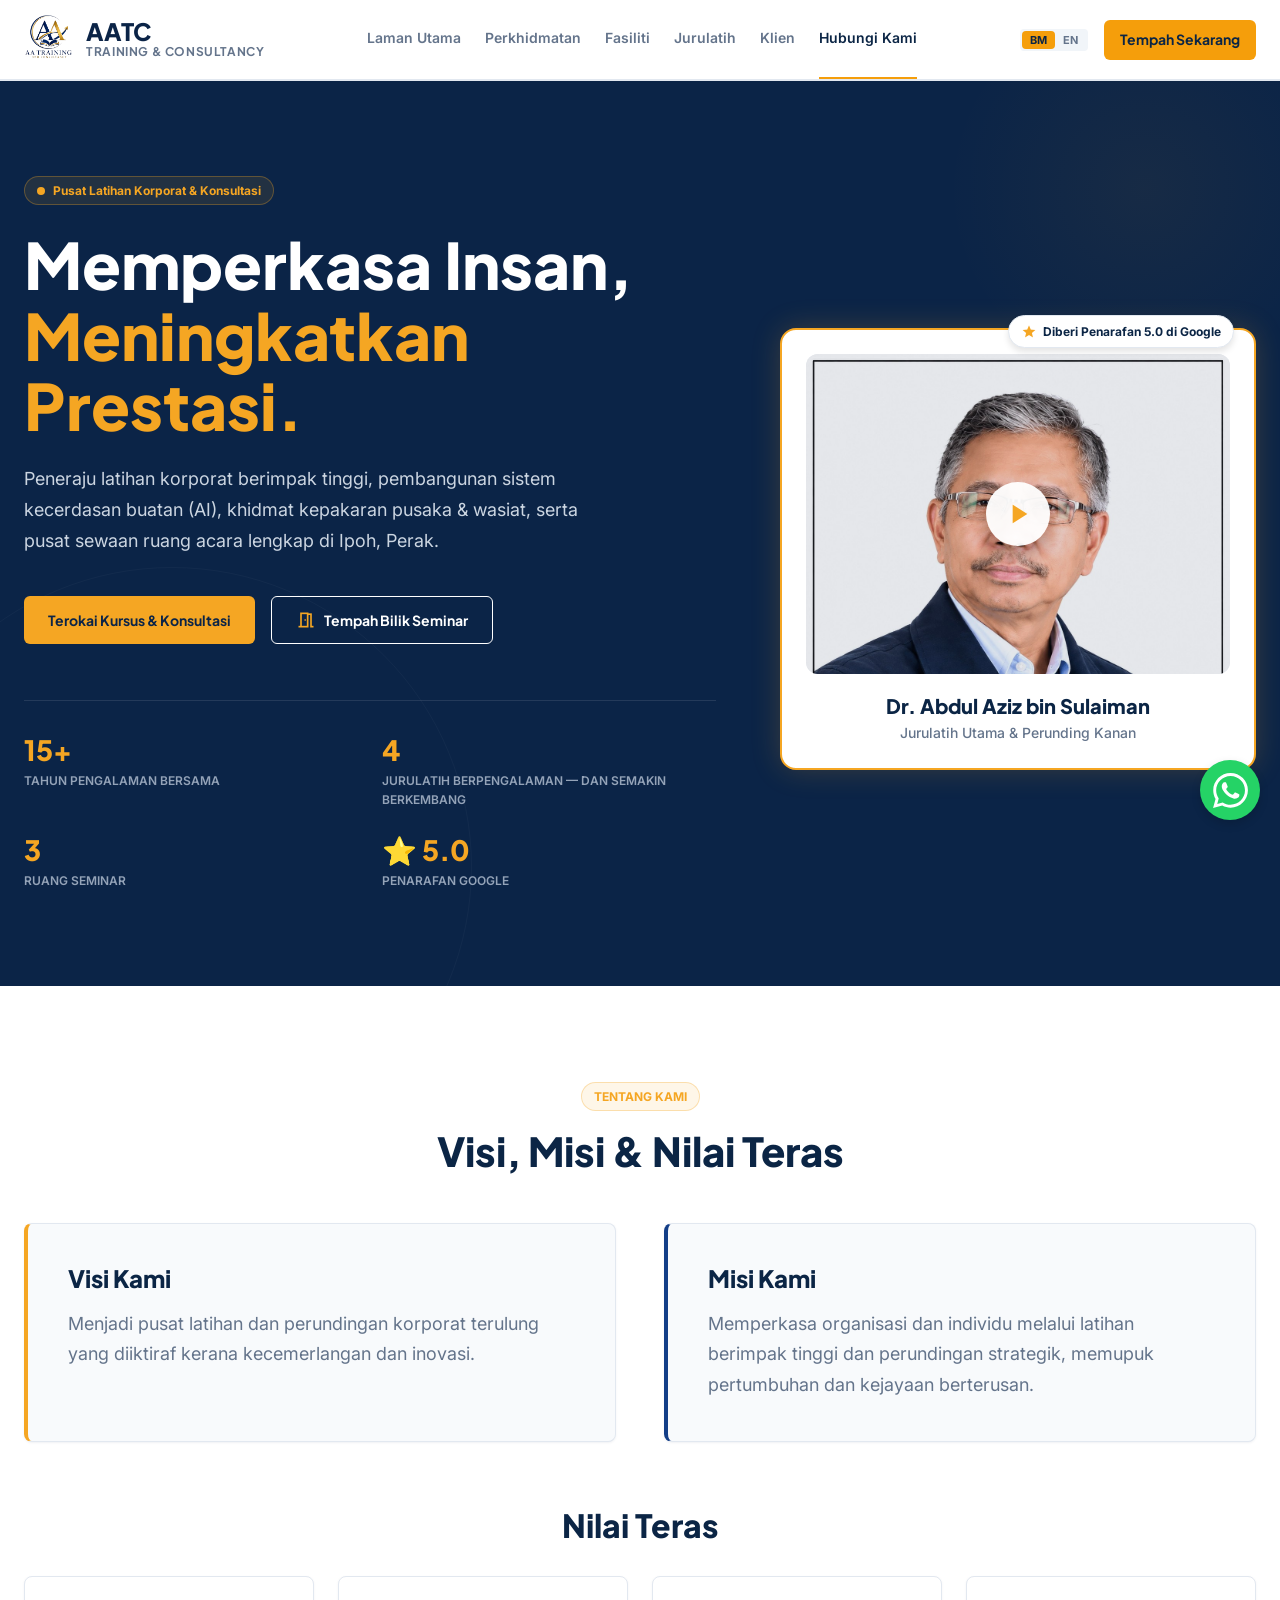
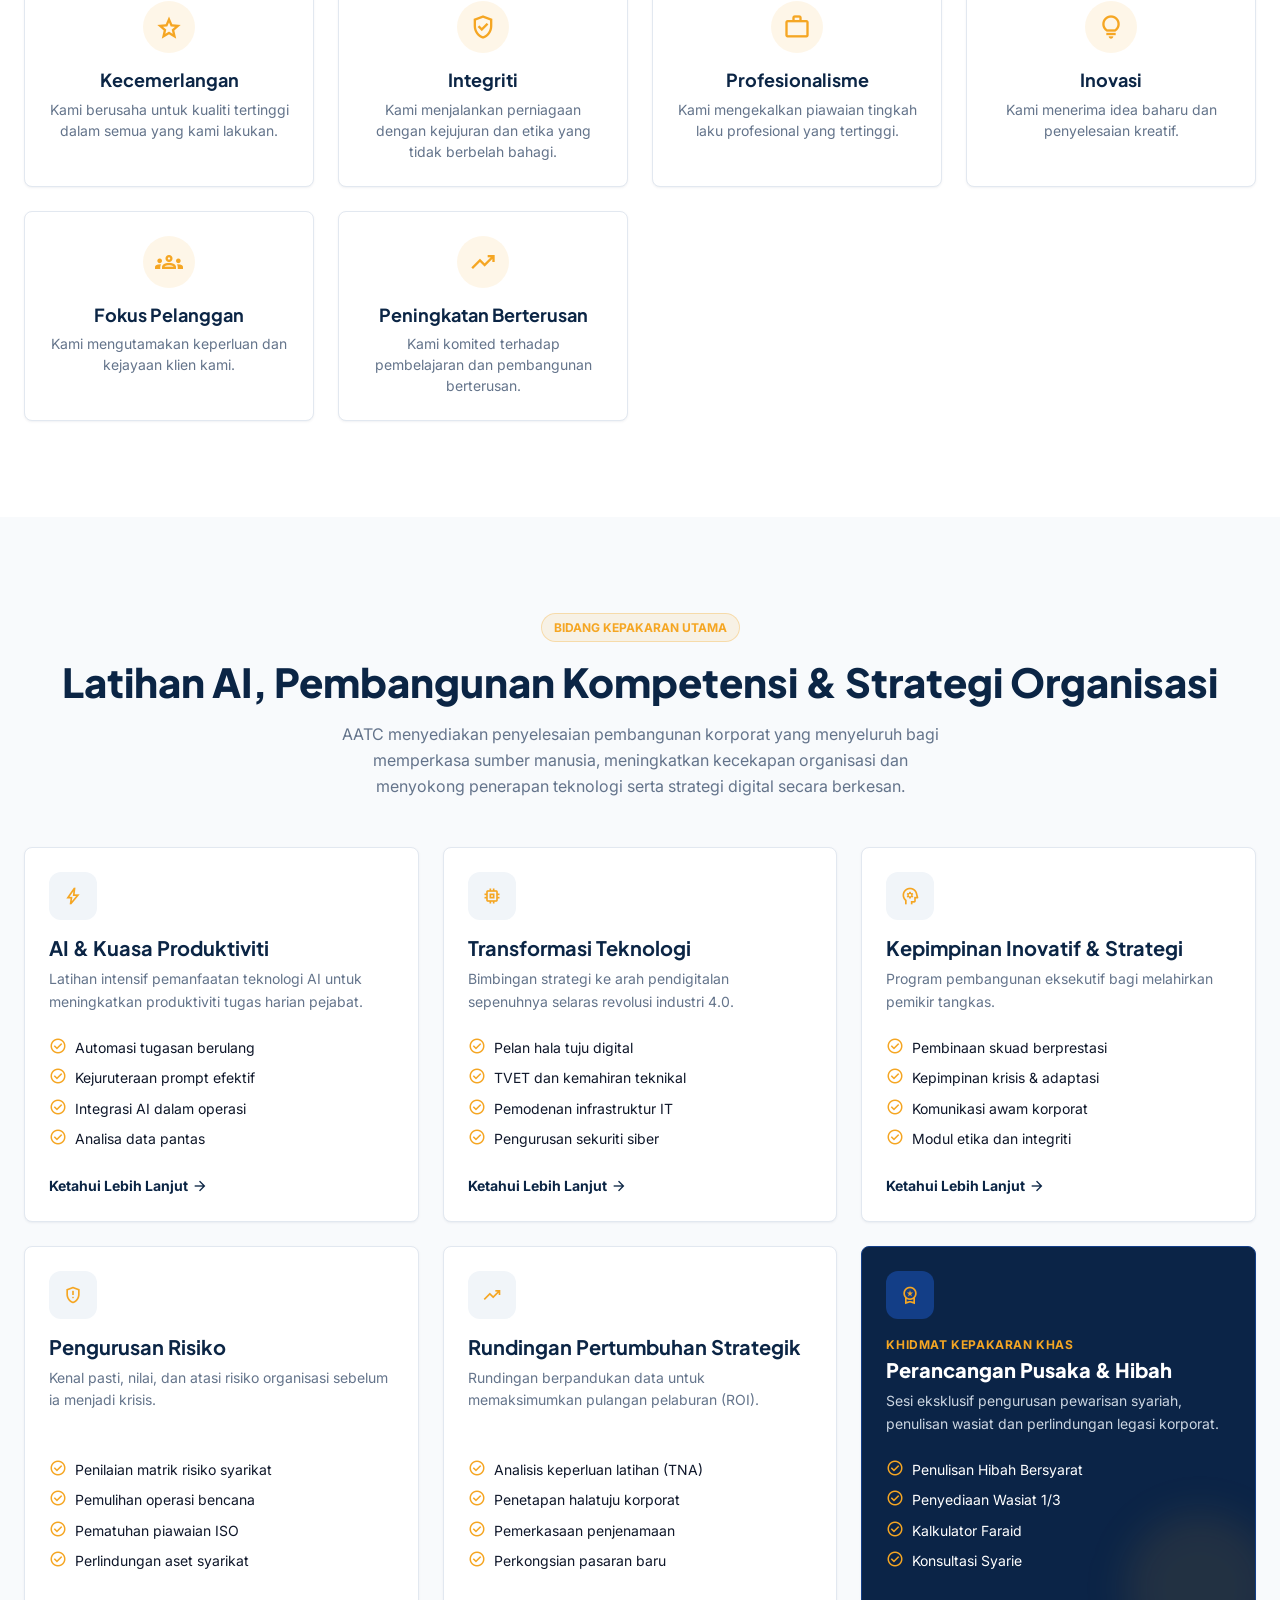
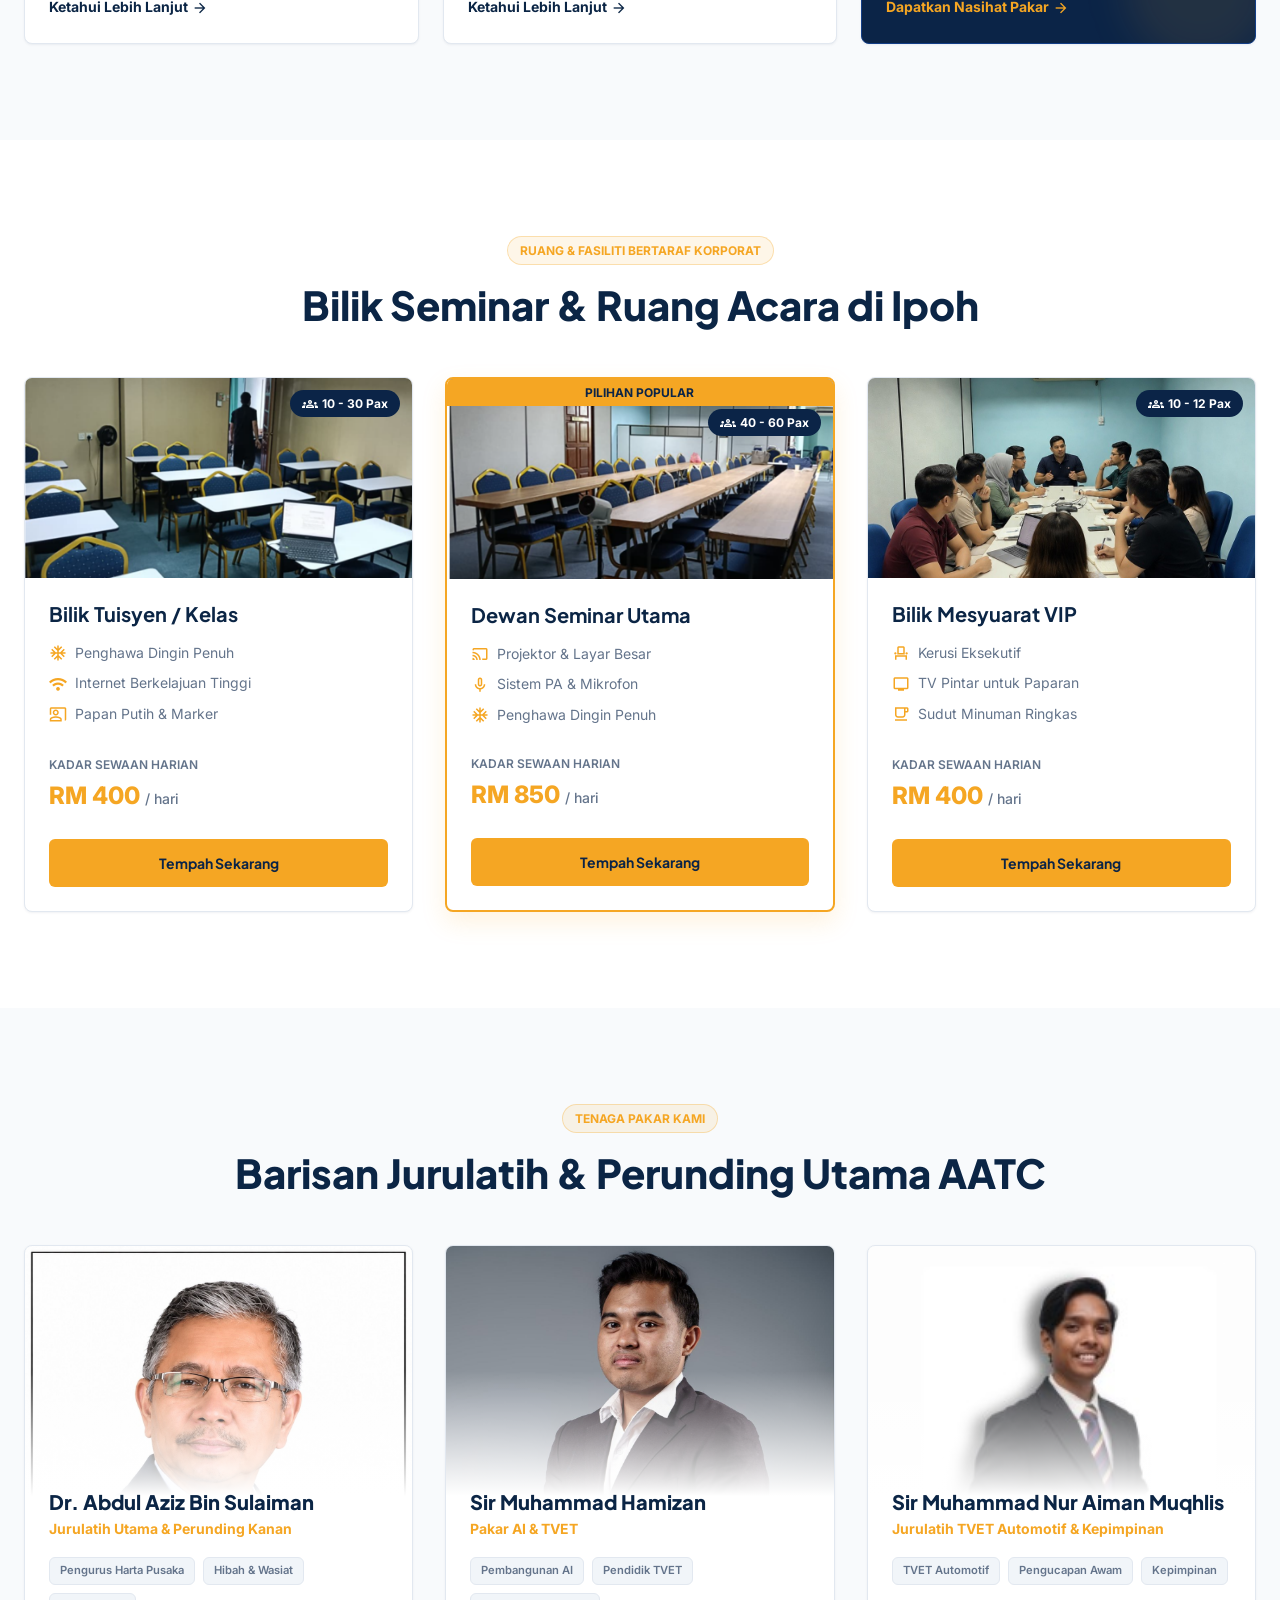
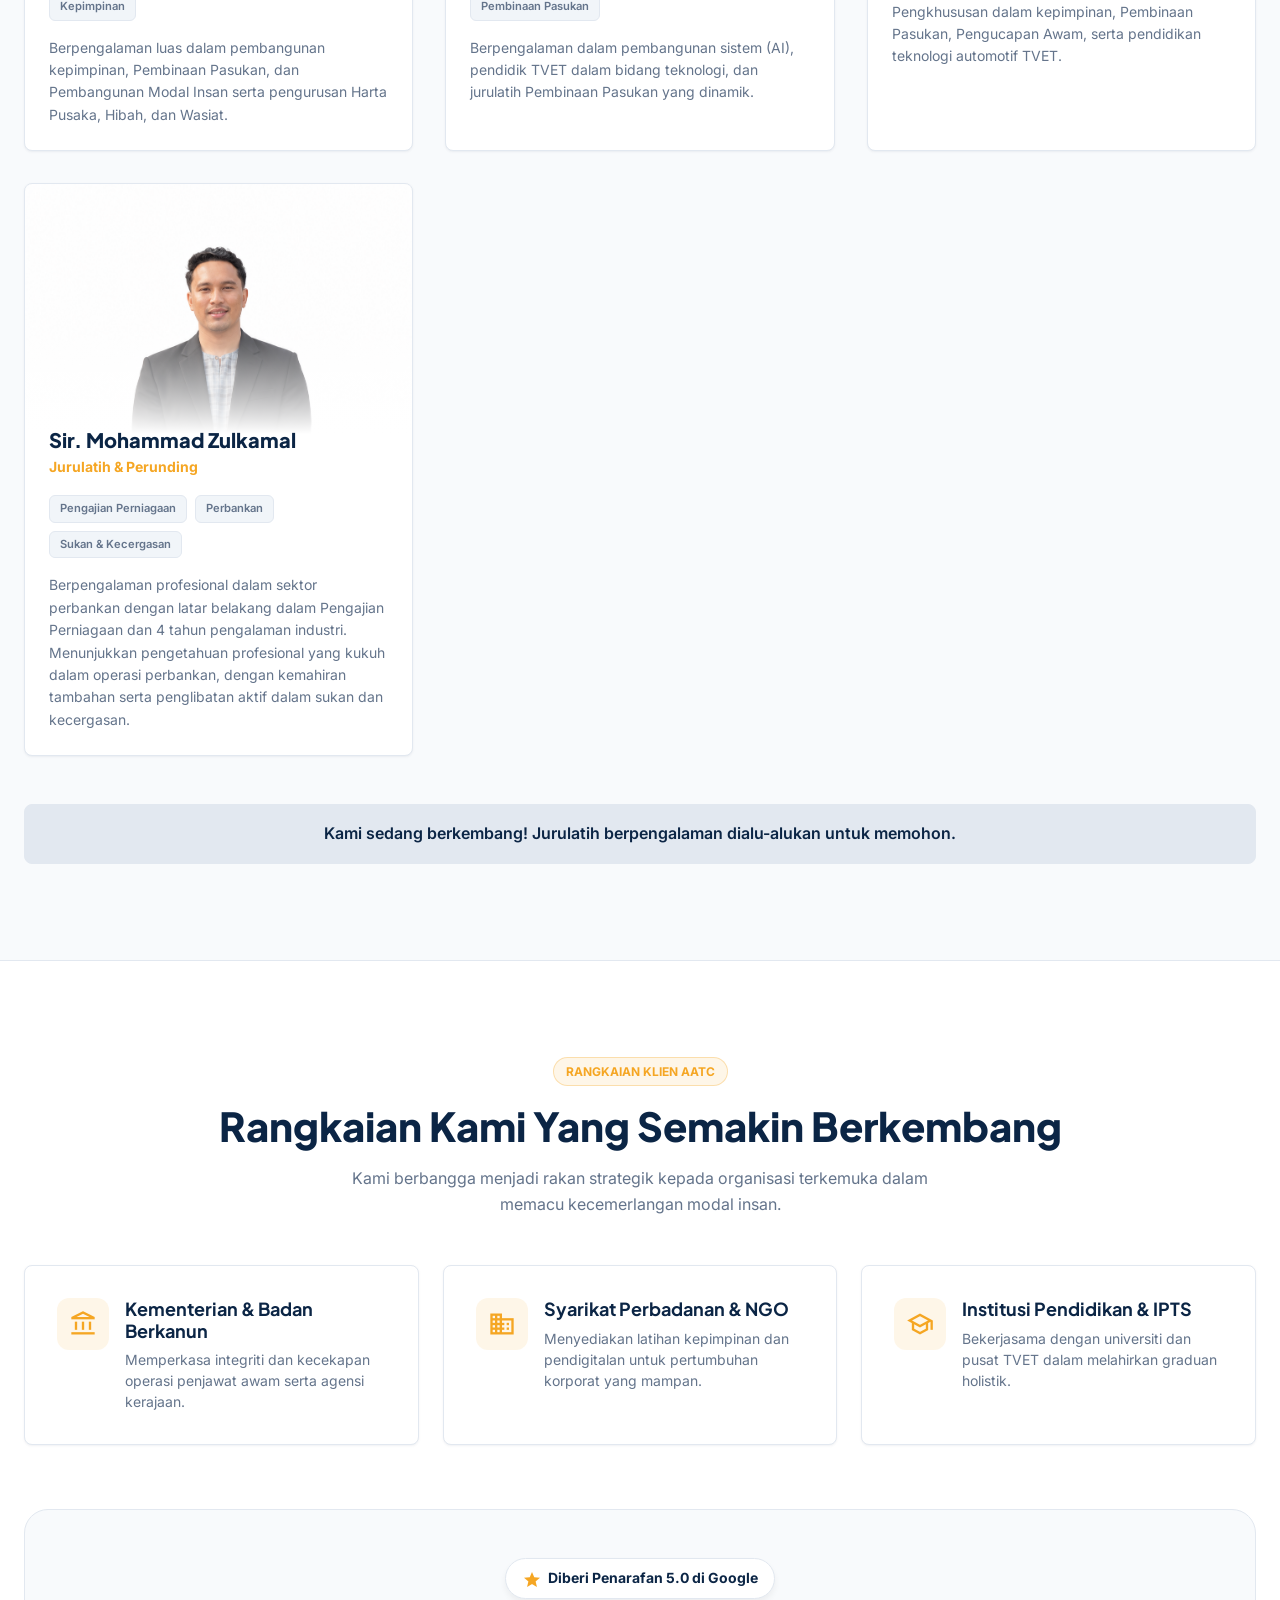
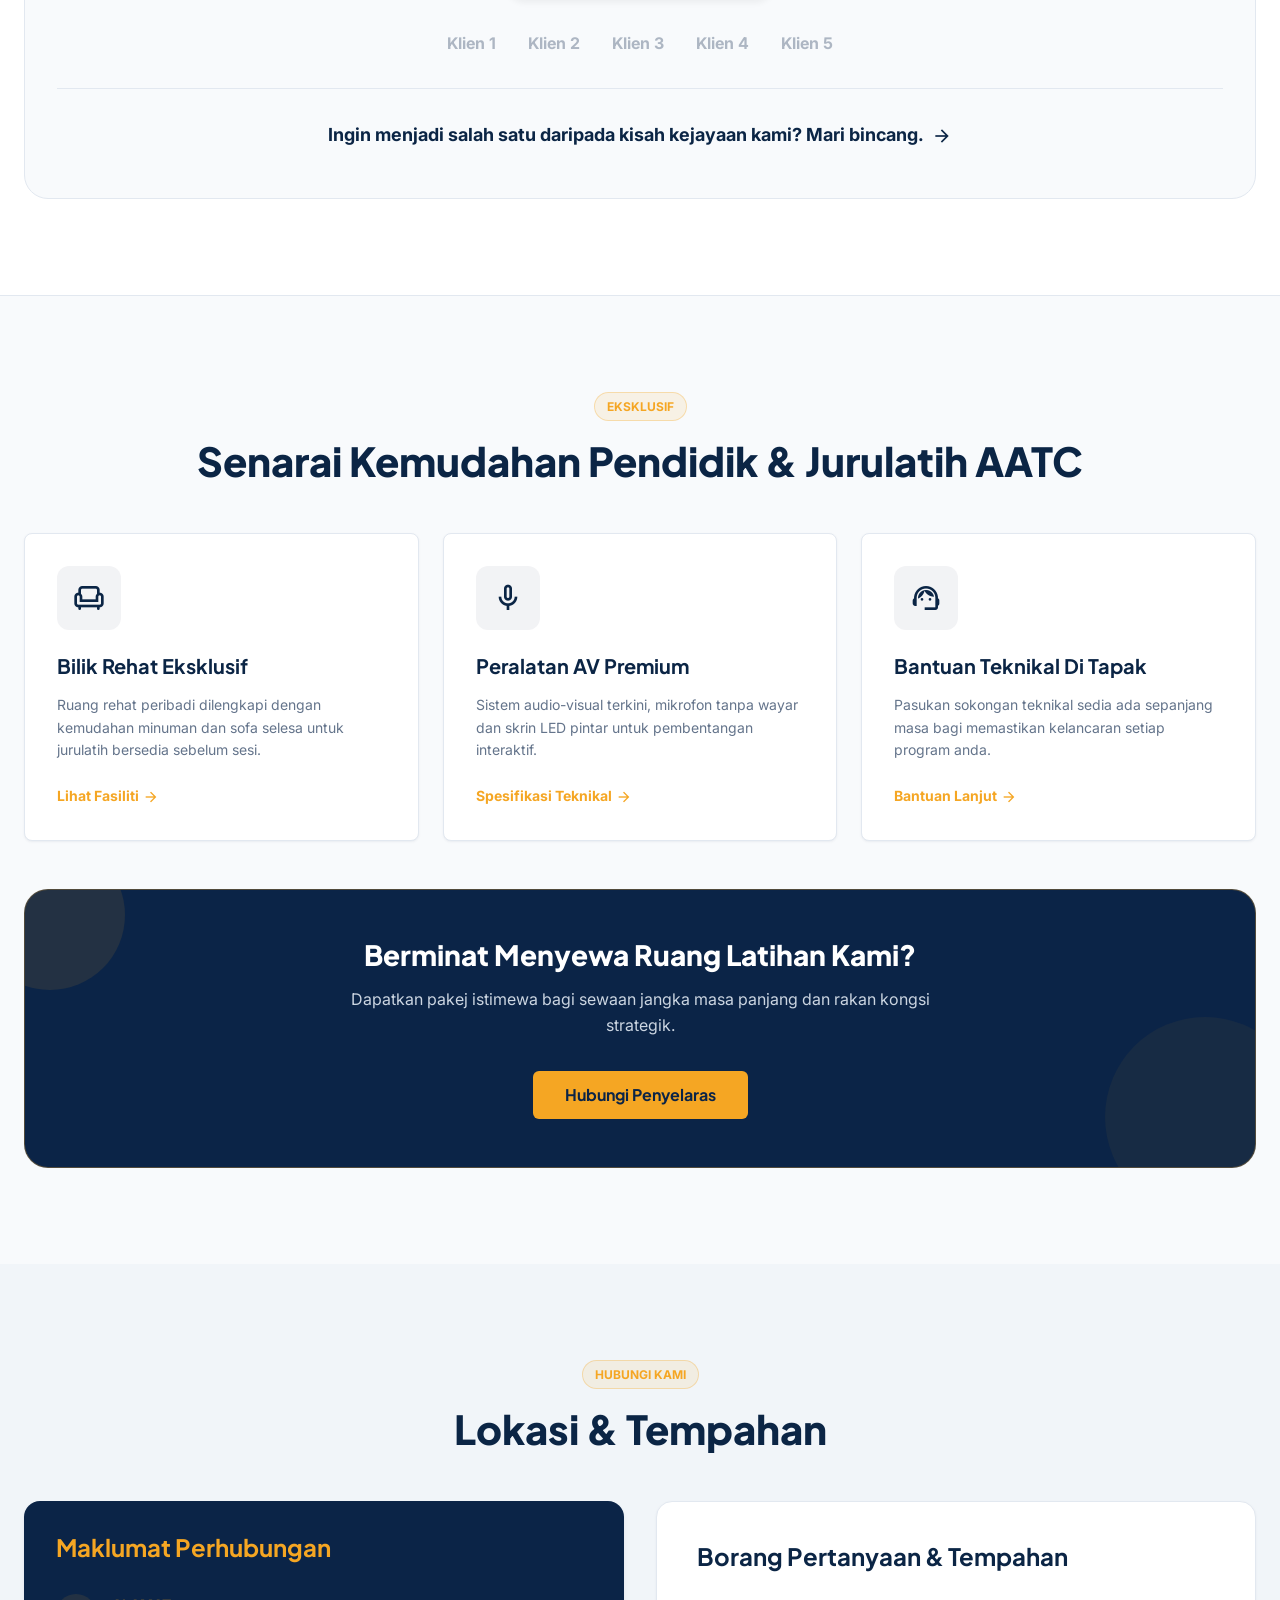
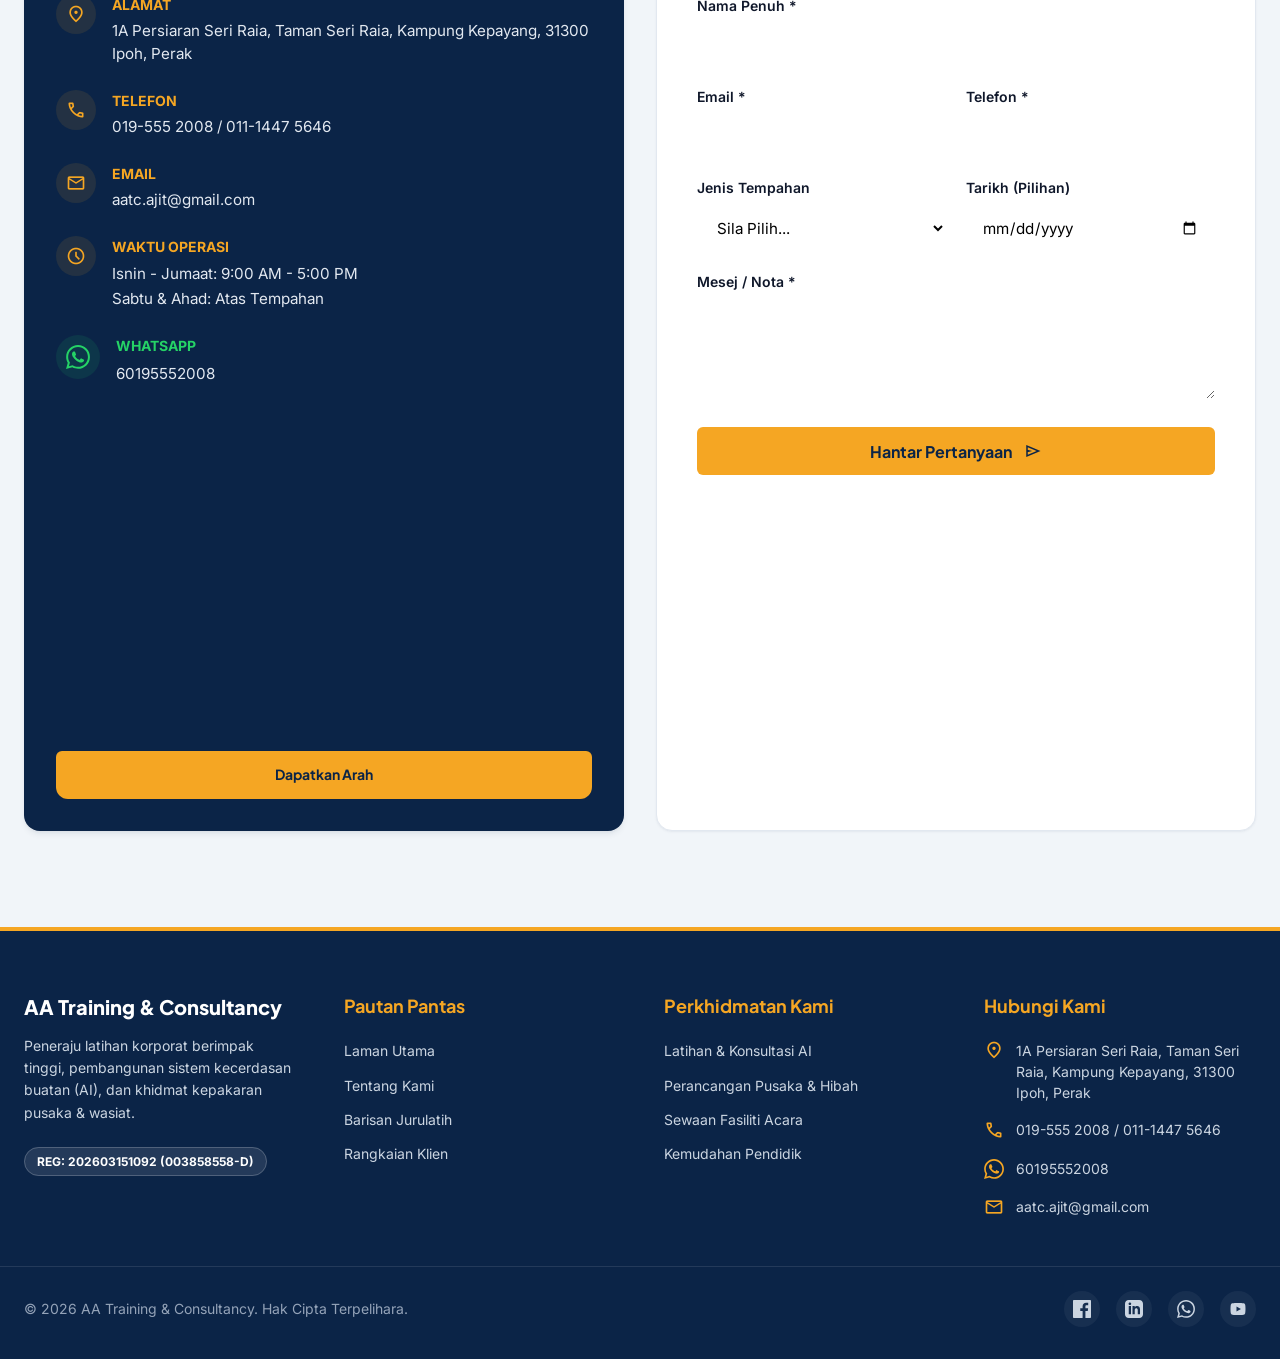
==== index.html @ 8dbfb291 "Fix hero trainer photo cropping by using object-position top center" ====
<!DOCTYPE html>
<html lang="ms">
<head>
  <meta charset="utf-8">
  <meta name="viewport" content="width=device-width, initial-scale=1.0">
  <title>AATC — Latihan &amp; di Ipoh</title>
  <meta name="description" content="Peneraju latihan korporat berimpak tinggi, pembangunan AI, khidmat pusaka &amp; wasiat, dan sewaan fasiliti di Ipoh, Perak.">
  
  <!-- Open Graph -->
  <meta property="og:title" content="AATC — Latihan &amp; di Ipoh">
  <meta property="og:description" content="Peneraju latihan korporat berimpak tinggi, pembangunan AI, khidmat pusaka &amp; wasiat, dan sewaan fasiliti di Ipoh, Perak.">
  <meta property="og:image" content="images/logo.png">
  <meta property="og:type" content="website">
  <meta property="og:url" content="https://aatc.com.my/">

  <!-- Google Fonts -->
  <link rel="preconnect" href="https://fonts.googleapis.com">
  <link rel="preconnect" href="https://fonts.gstatic.com" crossorigin>
  <link href="https://fonts.googleapis.com/css2?family=Plus+Jakarta+Sans:wght@400;500;600;700;800&display=swap" rel="stylesheet">
  <link href="https://fonts.googleapis.com/css2?family=Material+Symbols+Outlined:opsz,wght,FILL,GRAD@20..48,100..700,0..1,-50..200" rel="stylesheet">

  <!-- Styles -->
  <link rel="stylesheet" href="css/style.css">
</head>
<body>

  <!-- ─────────────────── HEADER ─────────────────── -->
  <header class="header">
    <div class="main-nav">
      <div class="container main-nav-inner">

        <!-- Logo -->
        <a href="#" class="logo" style="display: flex; align-items: center; gap: 12px; text-decoration: none;">
          <img src="images/logo.png" alt="AATC Logo" class="logo-img" style="max-height: 50px; width: auto; object-fit: contain;">
          <div style="display: flex; flex-direction: column; justify-content: center;">
            <span style="font-family: var(--font-display, 'Plus Jakarta Sans', sans-serif); font-size: 1.5rem; font-weight: 800; color: #0B2447; line-height: 1;">AATC</span>
            <span style="font-family: var(--font-display, 'Plus Jakarta Sans', sans-serif); font-size: 0.75rem; font-weight: 700; color: #64748b; letter-spacing: 0.05em; line-height: 1.2; margin-top: 2px;">TRAINING &amp; CONSULTANCY</span>
          </div>
        </a>

        <!-- Desktop nav — populated by JS -->
        <nav id="desktop-nav-links" class="nav-links"></nav>

        <!-- Actions -->
        <div class="nav-actions">
          <div class="bilingual-switcher">
            <button class="bilingual-btn active" type="button">BM</button>
            <button class="bilingual-btn" type="button">EN</button>
          </div>
          <a href="#hubungi" class="btn btn-accent btn-sm book-btn">Tempah Sekarang</a>
          <button class="mobile-menu-btn" aria-label="Toggle Menu">
            <span class="material-symbols-outlined menu-icon">menu</span>
          </button>
        </div>
      </div>
    </div>

    <!-- Mobile slide-down panel — populated by JS -->
    <div class="mobile-nav-panel">
      <nav id="mobile-nav-links" class="mobile-nav-links"></nav>
    </div>
  </header>

  <!-- ─────────────────── MAIN ─────────────────── -->
  <main>

    <!-- ══════════════ HERO ══════════════ -->
    <section class="hero" style="background-color:#0B2447;position:relative;overflow:hidden;padding:6rem 0;">
      <!-- Decorative circles -->
      <div style="position:absolute;top:-10%;right:-5%;width:400px;height:400px;border-radius:50%;background:radial-gradient(circle,rgba(245,166,35,0.05)0%,rgba(11,36,71,0)70%);pointer-events:none;"></div>
      <div style="position:absolute;bottom:-20%;left:-10%;width:600px;height:600px;border-radius:50%;border:1px solid rgba(255,255,255,0.03);pointer-events:none;"></div>

      <div class="container relative" style="z-index:10;">
        <div class="grid lg:grid-cols-12 items-center" style="gap:4rem;">

          <!-- Left -->
          <div class="lg:col-span-7">
            <div style="display:inline-flex;align-items:center;gap:8px;padding:4px 12px;border-radius:9999px;background-color:rgba(245,166,35,0.1);border:1px solid rgba(245,166,35,0.3);font-size:0.75rem;font-weight:700;color:#F5A623;margin-bottom:1.5rem;">
              <span style="width:8px;height:8px;border-radius:50%;background-color:#F5A623;animation:pulse 2s infinite;"></span>
              <span id="hero-badge">Pusat Latihan Korporat &amp; Konsultasi</span>
            </div>

            <h1 class="font-display" style="font-size:clamp(2.5rem,5vw,4rem);font-weight:800;line-height:1.1;margin-bottom:1.5rem;color:#FFFFFF;">
              <span id="hero-line1">Empowering People,</span><br>
              <span id="hero-line2" style="color:#F5A623;">Enhancing Performance.</span>
            </h1>

            <p id="hero-description" style="font-size:1.125rem;color:#cbd5e1;max-width:600px;margin-bottom:2.5rem;line-height:1.7;"></p>

            <div style="display:flex;flex-wrap:wrap;gap:1rem;margin-bottom:3.5rem;">
              <a id="hero-btn-primary" href="#kursus-konsultansi" class="btn" style="background-color:#F5A623;color:#0B2447;">
                Terokai Kursus &amp; Konsultasi
                <span class="material-symbols-outlined">arrow_forward</span>
              </a>
              <a id="hero-btn-secondary" href="#fasiliti" class="btn btn-outline" style="background-color:transparent;border:1px solid #FFFFFF;color:#FFFFFF;">
                <span class="material-symbols-outlined" style="color:#F5A623;">meeting_room</span>
                <span class="btn-label">Tempah Bilik Seminar</span>
              </a>
            </div>

            <!-- Stats -->
            <div id="hero-stats" style="display:grid;grid-template-columns:repeat(2,1fr);gap:1.5rem;padding-top:2rem;border-top:1px solid rgba(255,255,255,0.1);">
              <!-- Populated by JS -->
            </div>
          </div>

          <!-- Right: Featured Trainer Card -->
          <div class="lg:col-span-5">
            <div style="background-color:var(--surface);border-radius:1rem;padding:1.5rem;border:2px solid #F5A623;box-shadow:0 0 30px rgba(245,166,35,0.2);position:relative;margin-top:2rem;">
              <!-- Google rating badge -->
              <div style="position:absolute;top:-15px;right:20px;background-color:#FFFFFF;border-radius:9999px;padding:6px 12px;display:inline-flex;align-items:center;gap:6px;box-shadow:0 4px 6px rgba(0,0,0,0.1);z-index:2;border:1px solid #e2e8f0;">
                <span class="material-symbols-outlined" style="color:#F5A623;font-size:16px;font-variation-settings:'FILL' 1;">star</span>
                <span id="hero-trainer-rating" style="font-size:0.75rem;font-weight:700;color:var(--primary);">Rated 5.0 on Google</span>
              </div>

              <!-- Photo + play -->
              <div style="position:relative;border-radius:0.75rem;overflow:hidden;background-color:#e2e8f0;height:320px;margin-bottom:1.25rem;">
                <img id="hero-trainer-photo" src="" alt="" style="width:100%;height:100%;object-fit:cover;object-position:top center;" onerror="this.style.display='none'">
                <a id="hero-trainer-video-link" href="#" target="_blank" rel="noopener" style="position:absolute;inset:0;display:flex;align-items:center;justify-content:center;background-color:rgba(11,36,71,0.1);text-decoration:none;">
                  <div style="width:64px;height:64px;border-radius:50%;background-color:rgba(255,255,255,0.95);display:flex;align-items:center;justify-content:center;cursor:pointer;box-shadow:0 10px 15px rgba(0,0,0,0.2);transition:transform 0.2s;" onmouseover="this.style.transform='scale(1.1)'" onmouseout="this.style.transform='scale(1)'">
                    <span class="material-symbols-outlined" style="color:#F5A623;font-size:32px;font-variation-settings:'FILL' 1;">play_arrow</span>
                  </div>
                </a>
              </div>

              <div style="text-align:center;">
                <h3 id="hero-trainer-name"  class="font-display" style="font-size:1.25rem;font-weight:800;color:var(--primary);margin-bottom:4px;"></h3>
                <p  id="hero-trainer-title" style="font-size:0.875rem;color:var(--text-muted);font-weight:500;"></p>
              </div>
            </div>
          </div>

        </div>
      </div>
    </section>

    <!-- ══════════════ ABOUT (VISION & MISSION) ══════════════ -->
    <section id="tentang-kami" class="section" style="background-color:#FFFFFF;">
      <div class="container">
        <div id="about-header" class="text-center" style="margin-bottom:3rem;display:flex;flex-direction:column;align-items:center;"></div>
        
        <div style="display:grid;grid-template-columns:repeat(auto-fit,minmax(300px,1fr));gap:3rem;margin-bottom:4rem;">
          <div class="card" style="padding:2.5rem;background-color:#f8fafc;border:1px solid var(--border);border-left:4px solid #F5A623;box-shadow:var(--shadow-1);">
            <h3 id="about-vision-title" class="font-display" style="font-size:1.5rem;font-weight:800;color:var(--primary);margin-bottom:1rem;"></h3>
            <p id="about-vision-text" style="color:var(--text-muted);line-height:1.7;font-size:1.125rem;"></p>
          </div>
          <div class="card" style="padding:2.5rem;background-color:#f8fafc;border:1px solid var(--border);border-left:4px solid #133E87;box-shadow:var(--shadow-1);">
            <h3 id="about-mission-title" class="font-display" style="font-size:1.5rem;font-weight:800;color:var(--primary);margin-bottom:1rem;"></h3>
            <p id="about-mission-text" style="color:var(--text-muted);line-height:1.7;font-size:1.125rem;"></p>
          </div>
        </div>

        <h3 id="about-core-values-title" class="font-display text-center" style="font-size:2rem;font-weight:800;color:var(--primary);margin-bottom:2rem;text-align:center;"></h3>
        <div id="about-core-values-grid" style="display:grid;grid-template-columns:repeat(auto-fit,minmax(250px,1fr));gap:1.5rem;"></div>
      </div>
    </section>

    <!-- ══════════════ SERVICES ══════════════ -->
    <section id="kursus-konsultansi" class="section" style="background-color:#f8fafc;">
      <div class="container">
        <!-- Section header — populated by JS -->
        <div id="services-header" class="section-header" style="text-align:center;display:flex;flex-direction:column;align-items:center;margin-bottom:3rem;"></div>
        <!-- Cards grid — populated by JS -->
        <div id="services-grid" style="display:grid;grid-template-columns:repeat(auto-fit,minmax(300px,1fr));gap:1.5rem;"></div>
      </div>
    </section>

    <!-- ══════════════ FACILITIES ══════════════ -->
    <section id="fasiliti" class="section" style="background-color:#FFFFFF;">
      <div class="container">
        <div id="facilities-header" class="text-center" style="margin-bottom:3rem;display:flex;flex-direction:column;align-items:center;"></div>
        <div id="facilities-grid" style="display:grid;grid-template-columns:repeat(auto-fit,minmax(300px,1fr));gap:2rem;"></div>
      </div>
    </section>

    <!-- ══════════════ TRAINERS ══════════════ -->
    <section id="trainers" class="section" style="background-color:#f8fafc;">
      <div class="container">
        <div id="trainers-header" class="text-center" style="margin-bottom:3rem;display:flex;flex-direction:column;align-items:center;"></div>
        <div id="trainers-grid" style="display:grid;grid-template-columns:repeat(auto-fit,minmax(300px,1fr));gap:2rem;"></div>
        <div id="trainers-bottom-note" style="text-align:center;margin-top:3rem;font-size:1rem;font-weight:600;color:var(--primary);background-color:#e2e8f0;padding:1rem;border-radius:8px;border:1px solid var(--border);"></div>
      </div>
    </section>

    <!-- ══════════════ CLIENTS ══════════════ -->
    <section id="klien" class="section" style="background-color:#FFFFFF;border-top:1px solid var(--border);">
      <div class="container">
        <div id="clients-header" class="text-center" style="margin-bottom:3rem;display:flex;flex-direction:column;align-items:center;"></div>
        <!-- Sector cards -->
        <div id="clients-sectors-grid" style="display:grid;grid-template-columns:repeat(auto-fit,minmax(300px,1fr));gap:1.5rem;margin-bottom:4rem;"></div>
        <!-- Logo banner -->
        <div id="clients-logos-banner" style="background-color:#f8fafc;border-radius:24px;padding:3rem 2rem;text-align:center;border:1px solid #e2e8f0;"></div>
      </div>
    </section>

    <!-- ══════════════ EDUCATOR FACILITIES ══════════════ -->
    <section id="kemudahan-pendidik" class="section" style="background-color:#f8fafc;border-top:1px solid var(--border);">
      <div class="container">
        <div id="educator-section-header" class="text-center" style="margin-bottom:3rem;display:flex;flex-direction:column;align-items:center;"></div>
        <!-- Feature cards -->
        <div id="educator-cards-container" style="display:grid;grid-template-columns:repeat(auto-fit,minmax(300px,1fr));gap:1.5rem;margin-bottom:3rem;"></div>
        <!-- Banner -->
        <div style="background-color:#0B2447;border-radius:24px;padding:3rem 2rem;display:flex;flex-direction:column;align-items:center;text-align:center;border:1px solid rgba(245,166,35,0.3);position:relative;overflow:hidden;">
          <div style="position:absolute;top:-50px;left:-50px;width:150px;height:150px;background-color:rgba(245,166,35,0.1);border-radius:50%;"></div>
          <div style="position:absolute;bottom:-50px;right:-50px;width:200px;height:200px;background-color:rgba(245,166,35,0.05);border-radius:50%;"></div>
          <h3 id="educator-banner-title" class="font-display" style="font-size:1.75rem;font-weight:800;color:#FFFFFF;margin-bottom:1rem;position:relative;z-index:2;"></h3>
          <p  id="educator-banner-desc"  style="color:#cbd5e1;font-size:1rem;max-width:600px;margin-bottom:2rem;position:relative;z-index:2;"></p>
          <a  id="educator-banner-btn"   href="#hubungi" class="btn" style="background-color:#F5A623;color:#0B2447;position:relative;z-index:2;padding:12px 32px;font-size:1rem;"></a>
        </div>
      </div>
    </section>

    <!-- ══════════════ CONTACT ══════════════ -->
    <section id="hubungi" class="section" style="background-color:var(--surface-alt);">
      <div class="container">
        <div id="contact-header" class="text-center" style="margin-bottom:3rem;display:flex;flex-direction:column;align-items:center;"></div>

        <div style="display:grid;grid-template-columns:repeat(auto-fit,minmax(320px,1fr));gap:2rem;">

          <!-- LEFT: Contact info -->
          <div class="card" style="background-color:#0B2447;color:#FFFFFF;padding:2rem;border-radius:16px;border:none;box-shadow:var(--shadow-2);display:flex;flex-direction:column;gap:1.5rem;">
            <h3 class="font-display" style="font-size:1.5rem;font-weight:700;color:#F5A623;margin-bottom:0.5rem;">Maklumat Perhubungan</h3>

            <div style="display:flex;align-items:flex-start;gap:1rem;">
              <div style="background:rgba(245,166,35,0.1);color:#F5A623;padding:10px;border-radius:50%;display:flex;">
                <span class="material-symbols-outlined">location_on</span>
              </div>
              <div>
                <p style="font-size:0.875rem;color:#F5A623;font-weight:700;text-transform:uppercase;margin-bottom:4px;">Alamat</p>
                <p id="contact-address" style="font-size:0.95rem;line-height:1.5;color:#e2e8f0;"></p>
              </div>
            </div>

            <div style="display:flex;align-items:flex-start;gap:1rem;">
              <div style="background:rgba(245,166,35,0.1);color:#F5A623;padding:10px;border-radius:50%;display:flex;">
                <span class="material-symbols-outlined">phone</span>
              </div>
              <div>
                <p style="font-size:0.875rem;color:#F5A623;font-weight:700;text-transform:uppercase;margin-bottom:4px;">Telefon</p>
                <p id="contact-phone" style="font-size:0.95rem;line-height:1.5;color:#e2e8f0;"></p>
              </div>
            </div>

            <div style="display:flex;align-items:flex-start;gap:1rem;">
              <div style="background:rgba(245,166,35,0.1);color:#F5A623;padding:10px;border-radius:50%;display:flex;">
                <span class="material-symbols-outlined">mail</span>
              </div>
              <div>
                <p style="font-size:0.875rem;color:#F5A623;font-weight:700;text-transform:uppercase;margin-bottom:4px;">Email</p>
                <p id="contact-email" style="font-size:0.95rem;line-height:1.5;color:#e2e8f0;"></p>
              </div>
            </div>

            <div style="display:flex;align-items:flex-start;gap:1rem;">
              <div style="background:rgba(245,166,35,0.1);color:#F5A623;padding:10px;border-radius:50%;display:flex;">
                <span class="material-symbols-outlined">schedule</span>
              </div>
              <div>
                <p style="font-size:0.875rem;color:#F5A623;font-weight:700;text-transform:uppercase;margin-bottom:4px;">Waktu Operasi</p>
                <p id="contact-hours-wd" style="font-size:0.95rem;color:#e2e8f0;"></p>
                <p id="contact-hours-we" style="font-size:0.95rem;color:#e2e8f0;"></p>
              </div>
            </div>

            <div style="display:flex;align-items:flex-start;gap:1rem;">
              <div style="background:rgba(37, 211, 102, 0.1);color:#25D366;padding:10px;border-radius:50%;display:flex;">
                <svg width="24" height="24" fill="currentColor" viewBox="0 0 24 24"><path d="M.057 24l1.687-6.163c-1.041-1.804-1.588-3.849-1.587-5.946.003-6.556 5.338-11.891 11.893-11.891 3.181.001 6.167 1.24 8.413 3.488 2.245 2.248 3.481 5.236 3.48 8.414-.003 6.557-5.338 11.892-11.893 11.892-1.99-.001-3.951-.5-5.688-1.448l-6.305 1.654zm6.597-3.807c1.676.995 3.276 1.591 5.392 1.592 5.448 0 9.886-4.434 9.889-9.885.002-5.462-4.415-9.89-9.881-9.892-5.452 0-9.887 4.434-9.889 9.884-.001 2.225.651 3.891 1.746 5.634l-.999 3.648 3.742-.981zm11.387-5.464c-.074-.124-.272-.198-.57-.347-.297-.149-1.758-.868-2.031-.967-.272-.099-.47-.149-.669.149-.198.297-.768.967-.941 1.165-.173.198-.347.223-.644.074-.297-.149-1.255-.462-2.39-1.475-.883-.788-1.48-1.761-1.653-2.059-.173-.297-.018-.458.13-.606.134-.133.297-.347.446-.521.151-.172.2-.296.3-.495.099-.198.05-.372-.025-.521-.075-.148-.669-1.611-.916-2.206-.242-.579-.487-.501-.669-.51l-.57-.01c-.198 0-.52.074-.792.347-.272.272-1.04 1.016-1.04 2.479 0 1.462 1.065 2.876 1.213 3.074.149.198 2.096 3.2 5.077 4.487.709.306 1.263.489 1.694.626.712.226 1.36.194 1.872.118.571-.085 1.758-.719 2.006-1.413.248-.695.248-1.29.173-1.414z"/></svg>
              </div>
              <div>
                <p style="font-size:0.875rem;color:#25D366;font-weight:700;text-transform:uppercase;margin-bottom:4px;">WhatsApp</p>
                <a id="contact-whatsapp-link" href="#" target="_blank" rel="noopener" style="font-size:0.95rem;line-height:1.5;color:#e2e8f0;text-decoration:none;transition:color 0.2s;" onmouseover="this.style.color='#25D366'" onmouseout="this.style.color='#e2e8f0'"></a>
              </div>
            </div>

            <div style="margin-top:auto;padding-top:1rem;width:100%;border-radius:12px;overflow:hidden;">
              <iframe id="contact-map" src="" width="100%" height="300" style="border:0;" allowfullscreen="" loading="lazy" referrerpolicy="no-referrer-when-downgrade"></iframe>
              <div style="margin-top:1rem;text-align:center;">
                <a id="contact-map-directions" href="#" target="_blank" rel="noopener" class="btn" style="background-color:#F5A623;color:#0B2447;width:100%;justify-content:center;">Dapatkan Arah</a>
              </div>
            </div>
          </div>

          <!-- RIGHT: Booking form -->
          <div class="card" style="background-color:#FFFFFF;padding:2.5rem;border-radius:16px;border:1px solid var(--border);box-shadow:var(--shadow-1);">
            <h3 id="contact-form-title" class="font-display" style="font-size:1.5rem;font-weight:700;color:var(--primary);margin-bottom:1.5rem;"></h3>

            <form id="contact-form" action="https://formspree.io/f/mnpnvbpo" method="POST" style="display:flex;flex-direction:column;gap:1.25rem;">

              <div style="display:flex;flex-direction:column;gap:6px;">
                <label for="nama" style="font-size:0.875rem;font-weight:600;color:var(--on-surface);">Nama Penuh *</label>
                <input type="text" id="nama" name="nama" required style="width:100%;padding:12px 16px;border:1px solid var(--outline-variant);border-radius:8px;font-family:inherit;font-size:0.95rem;outline:none;transition:border-color 0.2s;" onfocus="this.style.borderColor='#F5A623'" onblur="this.style.borderColor='var(--outline-variant)'">
              </div>

              <div style="display:grid;grid-template-columns:repeat(auto-fit,minmax(200px,1fr));gap:1.25rem;">
                <div style="display:flex;flex-direction:column;gap:6px;">
                  <label for="email" style="font-size:0.875rem;font-weight:600;color:var(--on-surface);">Email *</label>
                  <input type="email" id="email" name="email" required style="width:100%;padding:12px 16px;border:1px solid var(--outline-variant);border-radius:8px;font-family:inherit;font-size:0.95rem;outline:none;transition:border-color 0.2s;" onfocus="this.style.borderColor='#F5A623'" onblur="this.style.borderColor='var(--outline-variant)'">
                </div>
                <div style="display:flex;flex-direction:column;gap:6px;">
                  <label for="telefon" style="font-size:0.875rem;font-weight:600;color:var(--on-surface);">Telefon *</label>
                  <input type="tel" id="telefon" name="telefon" required style="width:100%;padding:12px 16px;border:1px solid var(--outline-variant);border-radius:8px;font-family:inherit;font-size:0.95rem;outline:none;transition:border-color 0.2s;" onfocus="this.style.borderColor='#F5A623'" onblur="this.style.borderColor='var(--outline-variant)'">
                </div>
              </div>

              <div style="display:grid;grid-template-columns:repeat(auto-fit,minmax(200px,1fr));gap:1.25rem;">
                <div style="display:flex;flex-direction:column;gap:6px;">
                  <label for="jenis_tempahan" style="font-size:0.875rem;font-weight:600;color:var(--on-surface);">Jenis Tempahan</label>
                  <select id="jenis_tempahan" name="jenis_tempahan" style="width:100%;padding:12px 16px;border:1px solid var(--outline-variant);border-radius:8px;font-family:inherit;font-size:0.95rem;outline:none;transition:border-color 0.2s;background-color:#FFFFFF;cursor:pointer;" onfocus="this.style.borderColor='#F5A623'" onblur="this.style.borderColor='var(--outline-variant)'">
                    <!-- Populated by JS -->
                  </select>
                </div>
                <div style="display:flex;flex-direction:column;gap:6px;">
                  <label for="tarikh" style="font-size:0.875rem;font-weight:600;color:var(--on-surface);">Tarikh (Pilihan)</label>
                  <input type="date" id="tarikh" name="tarikh" style="width:100%;padding:12px 16px;border:1px solid var(--outline-variant);border-radius:8px;font-family:inherit;font-size:0.95rem;outline:none;transition:border-color 0.2s;" onfocus="this.style.borderColor='#F5A623'" onblur="this.style.borderColor='var(--outline-variant)'">
                </div>
              </div>

              <div style="display:flex;flex-direction:column;gap:6px;">
                <label for="mesej" style="font-size:0.875rem;font-weight:600;color:var(--on-surface);">Mesej / Nota *</label>
                <textarea id="mesej" name="mesej" rows="4" required style="width:100%;padding:12px 16px;border:1px solid var(--outline-variant);border-radius:8px;font-family:inherit;font-size:0.95rem;outline:none;transition:border-color 0.2s;resize:vertical;" onfocus="this.style.borderColor='#F5A623'" onblur="this.style.borderColor='var(--outline-variant)'"></textarea>
              </div>
              
              <div id="contact-success-msg" style="display:none;background-color:var(--success-bg);color:var(--success);padding:1rem;border-radius:8px;border:1px solid var(--success-border);text-align:center;font-weight:600;font-size:0.875rem;"></div>

              <button type="submit" class="btn" style="background-color:#F5A623;color:#0B2447;width:100%;padding:14px;font-size:1rem;border:none;font-family:var(--font-display);cursor:pointer;margin-top:0.5rem;justify-content:center;">
                <span id="form-submit-btn-text">Hantar Pertanyaan</span> <span class="material-symbols-outlined" style="font-size:18px;margin-left:4px;">send</span>
              </button>
            </form>
          </div>

        </div>
      </div>
    </section>

  </main>

  <!-- ─────────────────── FOOTER ─────────────────── -->
  <footer style="background-color:#0B2447;color:#cbd5e1;padding-top:4rem;padding-bottom:2rem;border-top:4px solid #F5A623;">
    <div class="container" style="display:grid;grid-template-columns:repeat(auto-fit,minmax(200px,1fr));gap:3rem;margin-bottom:3rem;">

      <!-- Col 1 -->
      <div>
        <h4 id="footer-name" class="font-display" style="font-size:1.25rem;font-weight:800;color:#FFFFFF;margin-bottom:1rem;"></h4>
        <p  id="footer-description" style="font-size:0.875rem;margin-bottom:1.5rem;line-height:1.6;max-width:300px;"></p>
        <span id="footer-reg" style="font-size:0.75rem;font-weight:700;padding:6px 12px;background:rgba(255,255,255,0.1);border-radius:9999px;color:#FFFFFF;border:1px solid rgba(255,255,255,0.2);"></span>
      </div>

      <!-- Col 2 -->
      <div>
        <h4 id="footer-col2-title" class="font-display" style="font-size:1.125rem;font-weight:700;color:#F5A623;margin-bottom:1.5rem;"></h4>
        <div id="footer-col2-links" style="display:flex;flex-direction:column;gap:0.75rem;"></div>
      </div>

      <!-- Col 3 -->
      <div>
        <h4 id="footer-col3-title" class="font-display" style="font-size:1.125rem;font-weight:700;color:#F5A623;margin-bottom:1.5rem;"></h4>
        <div id="footer-col3-links" style="display:flex;flex-direction:column;gap:0.75rem;"></div>
      </div>

      <!-- Col 4 -->
      <div>
        <h4 id="footer-col4-title" class="font-display" style="font-size:1.125rem;font-weight:700;color:#F5A623;margin-bottom:1.5rem;"></h4>
        <div style="display:flex;flex-direction:column;gap:1rem;">
          <span style="font-size:0.875rem;display:flex;gap:12px;align-items:flex-start;line-height:1.5;">
            <span class="material-symbols-outlined" style="font-size:20px;color:#F5A623;flex-shrink:0;">location_on</span>
            <span id="footer-contact-address"></span>
          </span>
          <span style="font-size:0.875rem;display:flex;gap:12px;align-items:center;">
            <span class="material-symbols-outlined" style="font-size:20px;color:#F5A623;flex-shrink:0;">call</span>
            <span id="footer-contact-phone"></span>
          </span>
          <span style="font-size:0.875rem;display:flex;gap:12px;align-items:center;">
            <span style="color:#F5A623;flex-shrink:0;display:flex;align-items:center;">
              <svg width="20" height="20" fill="currentColor" viewBox="0 0 24 24"><path d="M.057 24l1.687-6.163c-1.041-1.804-1.588-3.849-1.587-5.946.003-6.556 5.338-11.891 11.893-11.891 3.181.001 6.167 1.24 8.413 3.488 2.245 2.248 3.481 5.236 3.48 8.414-.003 6.557-5.338 11.892-11.893 11.892-1.99-.001-3.951-.5-5.688-1.448l-6.305 1.654zm6.597-3.807c1.676.995 3.276 1.591 5.392 1.592 5.448 0 9.886-4.434 9.889-9.885.002-5.462-4.415-9.89-9.881-9.892-5.452 0-9.887 4.434-9.889 9.884-.001 2.225.651 3.891 1.746 5.634l-.999 3.648 3.742-.981zm11.387-5.464c-.074-.124-.272-.198-.57-.347-.297-.149-1.758-.868-2.031-.967-.272-.099-.47-.149-.669.149-.198.297-.768.967-.941 1.165-.173.198-.347.223-.644.074-.297-.149-1.255-.462-2.39-1.475-.883-.788-1.48-1.761-1.653-2.059-.173-.297-.018-.458.13-.606.134-.133.297-.347.446-.521.151-.172.2-.296.3-.495.099-.198.05-.372-.025-.521-.075-.148-.669-1.611-.916-2.206-.242-.579-.487-.501-.669-.51l-.57-.01c-.198 0-.52.074-.792.347-.272.272-1.04 1.016-1.04 2.479 0 1.462 1.065 2.876 1.213 3.074.149.198 2.096 3.2 5.077 4.487.709.306 1.263.489 1.694.626.712.226 1.36.194 1.872.118.571-.085 1.758-.719 2.006-1.413.248-.695.248-1.29.173-1.414z"/></svg>
            </span>
            <a id="footer-contact-whatsapp" href="#" target="_blank" rel="noopener" style="color:#cbd5e1;text-decoration:none;transition:color 0.2s;" onmouseover="this.style.color='#F5A623'" onmouseout="this.style.color='#cbd5e1'"></a>
          </span>
          <span style="font-size:0.875rem;display:flex;gap:12px;align-items:center;">
            <span class="material-symbols-outlined" style="font-size:20px;color:#F5A623;flex-shrink:0;">mail</span>
            <span id="footer-contact-email"></span>
          </span>
        </div>
      </div>
    </div>

    <!-- Bottom bar -->
    <div style="border-top:1px solid rgba(255,255,255,0.1);">
      <div class="container" style="padding-top:1.5rem;display:flex;flex-wrap:wrap;gap:1rem;align-items:center;justify-content:space-between;">
        <div id="footer-copyright" style="font-size:0.875rem;color:#94a3b8;"></div>

        <div style="display:flex;gap:1rem;">
          <!-- Social icons — hrefs populated by JS -->
          <a id="social-facebook" href="#" style="color:#cbd5e1;display:flex;align-items:center;justify-content:center;width:36px;height:36px;background-color:rgba(255,255,255,0.05);border-radius:50%;text-decoration:none;transition:color 0.2s,background-color 0.2s;" onmouseover="this.style.color='#F5A623';this.style.backgroundColor='rgba(245,166,35,0.1)'" onmouseout="this.style.color='#cbd5e1';this.style.backgroundColor='rgba(255,255,255,0.05)'">
            <svg width="18" height="18" fill="currentColor" viewBox="0 0 24 24"><path d="M22.675 0h-21.35c-.732 0-1.325.593-1.325 1.325v21.351c0 .731.593 1.324 1.325 1.324h11.495v-9.294h-3.128v-3.622h3.128v-2.671c0-3.1 1.893-4.788 4.659-4.788 1.325 0 2.463.099 2.795.143v3.24l-1.918.001c-1.504 0-1.795.715-1.795 1.763v2.313h3.587l-.467 3.622h-3.12v9.293h6.116c.73 0 1.323-.593 1.323-1.325v-21.35c0-.732-.593-1.325-1.325-1.325z"/></svg>
          </a>
          <a id="social-linkedin" href="#" style="color:#cbd5e1;display:flex;align-items:center;justify-content:center;width:36px;height:36px;background-color:rgba(255,255,255,0.05);border-radius:50%;text-decoration:none;transition:color 0.2s,background-color 0.2s;" onmouseover="this.style.color='#F5A623';this.style.backgroundColor='rgba(245,166,35,0.1)'" onmouseout="this.style.color='#cbd5e1';this.style.backgroundColor='rgba(255,255,255,0.05)'">
            <svg width="18" height="18" fill="currentColor" viewBox="0 0 24 24"><path d="M19 0h-14c-2.761 0-5 2.239-5 5v14c0 2.761 2.239 5 5 5h14c2.762 0 5-2.239 5-5v-14c0-2.761-2.238-5-5-5zm-11 19h-3v-11h3v11zm-1.5-12.268c-.966 0-1.75-.79-1.75-1.764s.784-1.764 1.75-1.764 1.75.79 1.75 1.764-.783 1.764-1.75 1.764zm13.5 12.268h-3v-5.604c0-3.368-4-3.113-4 0v5.604h-3v-11h3v1.765c1.396-2.586 7-2.777 7 2.476v6.759z"/></svg>
          </a>
          <a id="social-whatsapp" href="#" target="_blank" rel="noopener" style="color:#cbd5e1;display:flex;align-items:center;justify-content:center;width:36px;height:36px;background-color:rgba(255,255,255,0.05);border-radius:50%;text-decoration:none;transition:color 0.2s,background-color 0.2s;" onmouseover="this.style.color='#F5A623';this.style.backgroundColor='rgba(245,166,35,0.1)'" onmouseout="this.style.color='#cbd5e1';this.style.backgroundColor='rgba(255,255,255,0.05)'">
            <svg width="18" height="18" fill="currentColor" viewBox="0 0 24 24"><path d="M.057 24l1.687-6.163c-1.041-1.804-1.588-3.849-1.587-5.946.003-6.556 5.338-11.891 11.893-11.891 3.181.001 6.167 1.24 8.413 3.488 2.245 2.248 3.481 5.236 3.48 8.414-.003 6.557-5.338 11.892-11.893 11.892-1.99-.001-3.951-.5-5.688-1.448l-6.305 1.654zm6.597-3.807c1.676.995 3.276 1.591 5.392 1.592 5.448 0 9.886-4.434 9.889-9.885.002-5.462-4.415-9.89-9.881-9.892-5.452 0-9.887 4.434-9.889 9.884-.001 2.225.651 3.891 1.746 5.634l-.999 3.648 3.742-.981zm11.387-5.464c-.074-.124-.272-.198-.57-.347-.297-.149-1.758-.868-2.031-.967-.272-.099-.47-.149-.669.149-.198.297-.768.967-.941 1.165-.173.198-.347.223-.644.074-.297-.149-1.255-.462-2.39-1.475-.883-.788-1.48-1.761-1.653-2.059-.173-.297-.018-.458.13-.606.134-.133.297-.347.446-.521.151-.172.2-.296.3-.495.099-.198.05-.372-.025-.521-.075-.148-.669-1.611-.916-2.206-.242-.579-.487-.501-.669-.51l-.57-.01c-.198 0-.52.074-.792.347-.272.272-1.04 1.016-1.04 2.479 0 1.462 1.065 2.876 1.213 3.074.149.198 2.096 3.2 5.077 4.487.709.306 1.263.489 1.694.626.712.226 1.36.194 1.872.118.571-.085 1.758-.719 2.006-1.413.248-.695.248-1.29.173-1.414z"/></svg>
          </a>
          <a id="social-youtube" href="#" style="color:#cbd5e1;display:flex;align-items:center;justify-content:center;width:36px;height:36px;background-color:rgba(255,255,255,0.05);border-radius:50%;text-decoration:none;transition:color 0.2s,background-color 0.2s;" onmouseover="this.style.color='#F5A623';this.style.backgroundColor='rgba(245,166,35,0.1)'" onmouseout="this.style.color='#cbd5e1';this.style.backgroundColor='rgba(255,255,255,0.05)'">
            <svg width="18" height="18" fill="currentColor" viewBox="0 0 24 24"><path d="M21.582 6.186a2.64 2.64 0 00-1.859-1.871C17.915 3.863 12 3.863 12 3.863s-5.915 0-7.723.452a2.64 2.64 0 00-1.859 1.871C2 7.994 2 12 2 12s0 4.006.418 5.814a2.64 2.64 0 001.859 1.871c1.808.452 7.723.452 7.723.452s5.915 0 7.723-.452a2.64 2.64 0 001.859-1.871C22 16.006 22 12 22 12s0-4.006-.418-5.814zM9.99 15.426V8.574L15.916 12l-5.926 3.426z"/></svg>
          </a>
        </div>
      </div>
    </div>
  </footer>

  <a id="whatsapp-floating" href="#" target="_blank" rel="noopener" style="position:fixed;bottom:80px;right:20px;width:60px;height:60px;background-color:#25D366;color:#FFF;border-radius:50px;text-align:center;box-shadow:0 4px 10px rgba(0,0,0,0.15);z-index:99;display:flex;align-items:center;justify-content:center;transition:transform 0.3s;" onmouseover="this.style.transform='scale(1.1)'" onmouseout="this.style.transform='scale(1)'">
    <svg width="35" height="35" fill="currentColor" viewBox="0 0 24 24"><path d="M.057 24l1.687-6.163c-1.041-1.804-1.588-3.849-1.587-5.946.003-6.556 5.338-11.891 11.893-11.891 3.181.001 6.167 1.24 8.413 3.488 2.245 2.248 3.481 5.236 3.48 8.414-.003 6.557-5.338 11.892-11.893 11.892-1.99-.001-3.951-.5-5.688-1.448l-6.305 1.654zm6.597-3.807c1.676.995 3.276 1.591 5.392 1.592 5.448 0 9.886-4.434 9.889-9.885.002-5.462-4.415-9.89-9.881-9.892-5.452 0-9.887 4.434-9.889 9.884-.001 2.225.651 3.891 1.746 5.634l-.999 3.648 3.742-.981zm11.387-5.464c-.074-.124-.272-.198-.57-.347-.297-.149-1.758-.868-2.031-.967-.272-.099-.47-.149-.669.149-.198.297-.768.967-.941 1.165-.173.198-.347.223-.644.074-.297-.149-1.255-.462-2.39-1.475-.883-.788-1.48-1.761-1.653-2.059-.173-.297-.018-.458.13-.606.134-.133.297-.347.446-.521.151-.172.2-.296.3-.495.099-.198.05-.372-.025-.521-.075-.148-.669-1.611-.916-2.206-.242-.579-.487-.501-.669-.51l-.57-.01c-.198 0-.52.074-.792.347-.272.272-1.04 1.016-1.04 2.479 0 1.462 1.065 2.876 1.213 3.074.149.198 2.096 3.2 5.077 4.487.709.306 1.263.489 1.694.626.712.226 1.36.194 1.872.118.571-.085 1.758-.719 2.006-1.413.248-.695.248-1.29.173-1.414z"/></svg>
  </a>

  <button id="back-to-top" class="back-to-top" aria-label="Kembali ke atas">
    <span class="material-symbols-outlined">arrow_upward</span>
  </button>

  <script src="js/main.js"></script>
</body>
</html>
---- css/style.css ----
/* ==========================================================================
   AATC Training & Consultancy - Design System
   ========================================================================== */

@import url('https://fonts.googleapis.com/css2?family=Inter:wght@400;500;600;700&family=Plus+Jakarta+Sans:wght@500;600;700;800&display=swap');
@import url('https://fonts.googleapis.com/css2?family=Material+Symbols+Outlined:opsz,wght,FILL,GRAD@24,400,0,0');

:root {
  /* Colors */
  --primary: #0b2545;
  --primary-hover: #133e87;
  --primary-active: #081a31;
  --primary-light: #d5e3ff;
  
  --secondary: #f59e0b;
  --secondary-hover: #d97706;
  --secondary-light: #fef3c7;
  
  --tertiary: #133e87;
  
  /* Neutrals & Surfaces */
  --background: #f8fafc;
  --surface: #ffffff;
  --surface-alt: #f1f5f9;
  
  --text-main: #0f172a;
  --text-muted: #64748b;
  --text-light: #94a3b8;
  --text-inverse: #ffffff;
  
  --border: #e2e8f0;
  --border-hover: #cbd5e1;

  /* Semantic Colors */
  --success: #059669;
  --success-bg: #ecfdf5;
  --success-border: #a7f3d0;
  
  --warning: #d97706;
  --warning-bg: #fffbeb;
  --warning-border: #fcd34d;
  
  --critical: #dc2626;

  /* Typography */
  --font-display: 'Plus Jakarta Sans', sans-serif;
  --font-body: 'Inter', sans-serif;
  
  /* Spacing */
  --space-xs: 0.25rem; /* 4px */
  --space-sm: 0.5rem;  /* 8px */
  --space-md: 1rem;    /* 16px */
  --space-lg: 1.5rem;  /* 24px */
  --space-xl: 2.5rem;  /* 40px */
  
  /* Border Radius */
  --radius-sm: 0.25rem;
  --radius-md: 0.375rem;
  --radius-lg: 0.5rem;
  --radius-xl: 0.75rem;
  --radius-pill: 9999px;

  /* Shadows (Elevations) */
  --shadow-1: 0 1px 3px 0 rgba(11, 37, 69, 0.05), 0 1px 2px -1px rgba(11, 37, 69, 0.05);
  --shadow-2: 0 4px 6px -1px rgba(11, 37, 69, 0.08), 0 2px 4px -2px rgba(11, 37, 69, 0.06);
  --shadow-3: 0 10px 15px -3px rgba(11, 37, 69, 0.1), 0 4px 6px -4px rgba(11, 37, 69, 0.08);
  --shadow-glow: 0 0 0 3px rgba(245, 158, 11, 0.2);
}

/* ==========================================================================
   Reset & Base Styles
   ========================================================================== */
*, *::before, *::after {
  box-sizing: border-box;
  margin: 0;
  padding: 0;
}

html {
  scroll-behavior: smooth;
  font-size: 16px;
}

body {
  font-family: var(--font-body);
  background-color: var(--background);
  color: var(--text-main);
  line-height: 1.6;
  -webkit-font-smoothing: antialiased;
  padding-top: 80px; /* For fixed header */
}

a {
  text-decoration: none;
  color: inherit;
  transition: all 0.2s ease-in-out;
}

ul {
  list-style: none;
}

img {
  max-width: 100%;
  height: auto;
  display: block;
}

button {
  cursor: pointer;
  font-family: inherit;
  border: none;
  background: none;
}

/* Typography Classes */
h1, h2, h3, h4, h5, h6, .font-display {
  font-family: var(--font-display);
  color: var(--primary);
  line-height: 1.2;
}

/* ==========================================================================
   Layout
   ========================================================================== */
.container {
  max-width: 1280px;
  margin: 0 auto;
  padding: 0 var(--space-md);
}

@media (min-width: 768px) {
  .container {
    padding: 0 var(--space-lg);
  }
}

.section {
  padding: 4rem 0;
}

@media (min-width: 1024px) {
  .section {
    padding: 6rem 0;
  }
}

/* Flex Grid */
.grid {
  display: grid;
  gap: var(--space-lg);
}

.grid-cols-1 { grid-template-columns: 1fr; }
.grid-cols-2 { grid-template-columns: repeat(2, 1fr); }
.grid-cols-3 { grid-template-columns: repeat(3, 1fr); }
.grid-cols-4 { grid-template-columns: repeat(4, 1fr); }
.grid-cols-12 { grid-template-columns: repeat(12, 1fr); }

@media (min-width: 768px) {
  .md\:grid-cols-2 { grid-template-columns: repeat(2, 1fr); }
  .md\:grid-cols-3 { grid-template-columns: repeat(3, 1fr); }
}

@media (min-width: 1024px) {
  .lg\:grid-cols-3 { grid-template-columns: repeat(3, 1fr); }
  .lg\:grid-cols-4 { grid-template-columns: repeat(4, 1fr); }
  .lg\:grid-cols-12 { grid-template-columns: repeat(12, 1fr); }
  .lg\:col-span-5 { grid-column: span 5; }
  .lg\:col-span-7 { grid-column: span 7; }
}

.flex { display: flex; }
.flex-col { flex-direction: column; }
.items-center { align-items: center; }
.justify-between { justify-content: space-between; }
.justify-center { justify-content: center; }
.gap-1 { gap: 0.25rem; }
.gap-2 { gap: 0.5rem; }
.gap-3 { gap: 0.75rem; }
.gap-4 { gap: 1rem; }

/* ==========================================================================
   Components
   ========================================================================== */

/* Buttons */
.btn {
  display: inline-flex;
  align-items: center;
  justify-content: center;
  gap: var(--space-sm);
  padding: 0.75rem 1.5rem;
  border-radius: var(--radius-md);
  font-family: var(--font-display);
  font-weight: 700;
  font-size: 0.875rem;
  transition: all 0.2s ease;
  height: 48px;
}

.btn-primary {
  background-color: var(--primary);
  color: var(--text-inverse);
}
.btn-primary:hover {
  background-color: var(--primary-hover);
  transform: translateY(-2px);
  box-shadow: var(--shadow-2);
}

.btn-accent {
  background-color: var(--secondary);
  color: var(--primary);
}
.btn-accent:hover {
  background-color: var(--secondary-hover);
  color: var(--text-inverse);
  transform: translateY(-2px);
  box-shadow: var(--shadow-2);
}

.btn-outline {
  background-color: transparent;
  border: 1px solid var(--border-hover);
  color: var(--primary);
}
.btn-outline:hover {
  background-color: var(--surface-alt);
  border-color: var(--primary);
}

.btn-sm {
  height: 40px;
  padding: 0.5rem 1rem;
}

/* Cards */
.card {
  background-color: var(--surface);
  border: 1px solid var(--border);
  border-radius: var(--radius-lg);
  box-shadow: var(--shadow-1);
  overflow: hidden;
  transition: all 0.3s ease;
}

.card:hover {
  border-color: var(--border-hover);
  box-shadow: var(--shadow-2);
  transform: translateY(-2px);
}

.card-body {
  padding: var(--space-lg);
}

/* Status Pills */
.pill {
  display: inline-flex;
  align-items: center;
  gap: var(--space-xs);
  padding: 0.25rem 0.75rem;
  border-radius: var(--radius-pill);
  font-size: 0.75rem;
  font-weight: 700;
  text-transform: uppercase;
  letter-spacing: 0.05em;
}

.pill-hrd {
  background-color: var(--secondary-light);
  color: #92400E;
  border: 1px solid #FDE68A;
}

.pill-success {
  background-color: var(--success-bg);
  color: var(--success);
  border: 1px solid var(--success-border);
}

/* Material Icon Setup */
.material-symbols-outlined {
  font-size: 1.25rem;
  font-variation-settings: 'FILL' 0, 'wght' 400, 'GRAD' 0, 'opsz' 24;
}

/* Utilities */
.text-center { text-align: center; }
.text-primary { color: var(--primary); }
.text-secondary { color: var(--secondary); }
.text-muted { color: var(--text-muted); }
.bg-primary { background-color: var(--primary); }
.bg-surface { background-color: var(--surface); }
.bg-background { background-color: var(--background); }
.rounded-full { border-radius: 9999px; }
.w-full { width: 100%; }
.h-full { height: 100%; }
.relative { position: relative; }
.absolute { position: absolute; }
.overflow-hidden { overflow: hidden; }
.object-cover { object-fit: cover; }
.block { display: block; }
.inline-block { display: inline-block; }

/* ==========================================================================
   Header / Navigation
   ========================================================================== */
.header {
  position: fixed;
  top: 0;
  left: 0;
  right: 0;
  z-index: 50;
  box-shadow: var(--shadow-1);
}

.bilingual-switcher {
  display: none;
}
@media (min-width: 1024px) {
  .bilingual-switcher {
    display: inline-flex;
    background-color: var(--surface-alt);
    border-radius: var(--radius-sm);
    padding: 2px;
  }
}

.bilingual-btn {
  padding: 2px 8px;
  font-size: 11px;
  font-weight: 700;
  border-radius: var(--radius-sm);
  color: var(--text-muted);
}

.bilingual-btn.active {
  background-color: var(--secondary);
  color: var(--primary);
}

.main-nav {
  height: 80px;
  background-color: rgba(255, 255, 255, 0.95);
  backdrop-filter: blur(10px);
  border-bottom: 1px solid var(--border);
}

.main-nav-inner {
  display: flex;
  justify-content: space-between;
  align-items: center;
  height: 100%;
}

.logo {
  display: flex;
  align-items: center;
  gap: var(--space-sm);
}

.logo-text-wrapper {
  display: flex;
  flex-direction: column;
}

.logo-title {
  font-family: var(--font-display);
  font-weight: 800;
  font-size: 1.125rem;
  color: var(--primary);
  letter-spacing: -0.5px;
}

.logo-subtitle {
  font-size: 11px;
  font-weight: 600;
  color: var(--text-muted);
  letter-spacing: 0.5px;
}

.nav-links {
  display: none;
}

@media (min-width: 1024px) {
  .nav-links {
    display: flex;
    gap: 1.5rem;
    height: 100%;
    align-items: center;
  }
}

.nav-link {
  font-size: 0.875rem;
  font-weight: 600;
  color: var(--text-muted);
  height: 100%;
  display: flex;
  align-items: center;
  border-bottom: 2px solid transparent;
}

.nav-link:hover, .nav-link.active {
  color: var(--primary);
}

.nav-link.active {
  border-bottom-color: var(--secondary);
}

.nav-actions {
  display: flex;
  gap: var(--space-md);
  align-items: center;
}

.book-btn {
  display: none;
}
@media (min-width: 1024px) {
  .book-btn {
    display: inline-flex;
  }
}

.mobile-menu-btn {
  display: flex;
  align-items: center;
  justify-content: center;
  color: var(--primary);
  width: 40px;
  height: 40px;
  border-radius: var(--radius-sm);
  background-color: var(--surface-alt);
}
@media (min-width: 1024px) {
  .mobile-menu-btn {
    display: none;
  }
}

/* Mobile Slide-Down Panel */
.mobile-nav-panel {
  position: absolute;
  top: 100%;
  left: 0;
  right: 0;
  background-color: var(--surface);
  border-bottom: 1px solid var(--border);
  box-shadow: var(--shadow-2);
  display: flex;
  flex-direction: column;
  max-height: 0;
  overflow: hidden;
  transition: max-height 0.3s ease-in-out;
}

.mobile-nav-panel.open {
  max-height: 400px;
}

.mobile-nav-links {
  display: flex;
  flex-direction: column;
  padding: 1rem var(--space-md);
}

.mobile-nav-link {
  padding: 0.75rem 0;
  font-size: 1rem;
  font-weight: 600;
  color: var(--text-muted);
  border-bottom: 1px solid var(--border);
}

.mobile-nav-link:last-child {
  border-bottom: none;
}

.mobile-nav-link.active, .mobile-nav-link:hover {
  color: var(--primary);
}

/* ==========================================================================
   Hero Section
   ========================================================================== */
.hero {
  background-color: var(--primary);
  color: var(--text-inverse);
  position: relative;
  overflow: hidden;
  padding: 4rem 0;
}

@media (min-width: 1024px) {
  .hero {
    padding: 6rem 0;
  }
}

.hero-glow-1 {
  position: absolute;
  top: -6rem;
  right: -6rem;
  width: 24rem;
  height: 24rem;
  border-radius: 50%;
  background-color: rgba(73, 95, 130, 0.2);
  filter: blur(60px);
  pointer-events: none;
}

.hero-glow-2 {
  position: absolute;
  bottom: 0;
  left: 25%;
  width: 500px;
  height: 12rem;
  background-color: rgba(245, 158, 11, 0.1);
  filter: blur(60px);
  pointer-events: none;
}

.hero-content {
  position: relative;
  z-index: 10;
}

.hero-tag {
  display: inline-flex;
  align-items: center;
  gap: 8px;
  padding: 4px 12px;
  border-radius: 9999px;
  background-color: rgba(0, 34, 87, 0.9);
  border: 1px solid rgba(245, 158, 11, 0.3);
  font-size: 0.75rem;
  font-weight: 700;
  text-transform: uppercase;
  color: #ffb95f;
  margin-bottom: 1.25rem;
}

.hero-tag-dot {
  width: 8px;
  height: 8px;
  border-radius: 50%;
  background-color: var(--secondary);
  animation: pulse 2s infinite;
}

@keyframes pulse {
  0% { transform: scale(1); opacity: 1; }
  50% { transform: scale(1.5); opacity: 0.5; }
  100% { transform: scale(1); opacity: 1; }
}

.hero-title {
  font-size: 2.5rem;
  font-weight: 800;
  line-height: 1.1;
  margin-bottom: 1.25rem;
  color: var(--text-inverse);
}

@media (min-width: 1024px) {
  .hero-title {
    font-size: 3.5rem;
  }
}

.hero-title-highlight {
  background: linear-gradient(to right, var(--secondary), #ffb95f, var(--secondary));
  -webkit-background-clip: text;
  background-clip: text;
  color: transparent;
}

.hero-desc {
  font-size: 1rem;
  color: #cbd5e1;
  max-width: 600px;
  margin-bottom: 2rem;
}

.hero-actions {
  display: flex;
  flex-wrap: wrap;
  gap: 1rem;
  margin-bottom: 2rem;
}

.hero-stats {
  display: grid;
  grid-template-columns: repeat(2, 1fr);
  gap: 1rem;
  padding-top: 1.5rem;
  border-top: 1px solid rgba(100, 116, 139, 0.3);
}

@media (min-width: 640px) {
  .hero-stats {
    grid-template-columns: repeat(4, 1fr);
  }
}

.stat-item {
  display: flex;
  flex-direction: column;
}

.stat-value {
  font-family: var(--font-display);
  font-size: 1.5rem;
  font-weight: 700;
}

.stat-value.gold { color: var(--secondary); }
.stat-value.light { color: #ffb95f; }
.stat-value.white { color: var(--text-inverse); }

.stat-label {
  font-size: 0.75rem;
  color: #94a3b8;
  text-transform: uppercase;
  font-weight: 500;
  margin-top: 2px;
}

/* Hero Card */
.hero-card {
  background-color: var(--surface);
  border-radius: var(--radius-xl);
  overflow: hidden;
  box-shadow: 0 25px 50px -12px rgba(0, 0, 0, 0.25);
  position: relative;
  border: 1px solid var(--border);
}

.hero-card-accent {
  height: 8px;
  width: 100%;
  background: linear-gradient(to right, var(--secondary), #fcd34d, var(--secondary));
}

.hero-card-body {
  padding: 1.5rem;
  display: flex;
  flex-direction: column;
  gap: 1rem;
}

.hero-card-header {
  display: flex;
  justify-content: space-between;
  align-items: center;
}

.hero-card-img-wrapper {
  position: relative;
  height: 200px;
  border-radius: var(--radius-lg);
  overflow: hidden;
  background-color: var(--primary);
}

.hero-card-img {
  width: 100%;
  height: 100%;
  object-fit: cover;
  object-position: top;
  transition: transform 0.5s ease;
}

.hero-card-img-wrapper:hover .hero-card-img {
  transform: scale(1.05);
}

.hero-card-img-overlay {
  position: absolute;
  inset: 0;
  background: linear-gradient(to top, rgba(11, 37, 69, 0.9), transparent);
}

.hero-card-img-tags {
  position: absolute;
  bottom: 12px;
  left: 12px;
  right: 12px;
  display: flex;
  justify-content: space-between;
  color: var(--text-inverse);
  font-size: 0.75rem;
}

.hero-card-trainer {
  display: flex;
  align-items: center;
  gap: 0.75rem;
  padding: 0.75rem;
  background-color: var(--surface-alt);
  border-radius: var(--radius-lg);
  border: 1px solid var(--border);
}

.trainer-avatar {
  width: 44px;
  height: 44px;
  border-radius: 50%;
  background-color: var(--primary);
  color: var(--secondary);
  display: flex;
  align-items: center;
  justify-content: center;
  font-weight: 700;
  font-size: 0.875rem;
  flex-shrink: 0;
}

/* ==========================================================================
   Services Section
   ========================================================================== */
.section-header {
  margin-bottom: 3rem;
  display: flex;
  flex-direction: column;
}

@media (min-width: 768px) {
  .section-header {
    flex-direction: row;
    align-items: flex-end;
    justify-content: space-between;
  }
}

.section-subtitle {
  font-size: 0.75rem;
  text-transform: uppercase;
  letter-spacing: 0.05em;
  color: var(--secondary);
  font-weight: 700;
}

.section-title {
  font-size: 2rem;
  font-weight: 800;
  margin-top: 0.25rem;
}

@media (min-width: 1024px) {
  .section-title { font-size: 2.5rem; }
}

.service-card {
  display: flex;
  flex-direction: column;
  justify-content: space-between;
}

.service-icon {
  width: 48px;
  height: 48px;
  border-radius: var(--radius-md);
  background-color: var(--surface-alt);
  display: flex;
  align-items: center;
  justify-content: center;
  margin-bottom: 1rem;
}

.service-icon .material-symbols-outlined {
  color: var(--secondary);
  font-size: 24px;
}

.service-list {
  margin-top: 1rem;
  display: flex;
  flex-direction: column;
  gap: 0.5rem;
}

.service-list li {
  display: flex;
  align-items: flex-start;
  gap: 0.5rem;
  font-size: 0.75rem;
}

.service-list .material-symbols-outlined {
  color: var(--secondary);
  font-size: 16px;
}

/* Special Featured Card */
.card-featured {
  background-color: var(--primary);
  color: var(--text-inverse);
  border-color: var(--primary-active);
  position: relative;
  z-index: 1;
}

.card-featured::before {
  content: '';
  position: absolute;
  right: -2rem;
  bottom: -2rem;
  width: 9rem;
  height: 9rem;
  border-radius: 50%;
  background-color: rgba(245, 158, 11, 0.1);
  filter: blur(20px);
  z-index: -1;
}

.card-featured .service-icon {
  background-color: var(--primary-hover);
}

.card-featured h3 {
  color: var(--text-inverse);
}

.card-featured p {
  color: #cbd5e1;
}

.card-footer {
  margin-top: 1.5rem;
  padding-top: 1rem;
  border-top: 1px solid var(--border);
  font-size: 0.6875rem;
  font-weight: 500;
  color: var(--text-muted);
}

.card-featured .card-footer {
  border-top-color: rgba(255, 255, 255, 0.1);
  color: #ffb95f;
}

/* ==========================================================================
   Facilities Section
   ========================================================================== */
.facility-img {
  position: relative;
  height: 200px;
  background-color: var(--surface-alt);
}

.facility-badge {
  position: absolute;
  top: 12px;
  right: 12px;
  background-color: rgba(11, 37, 69, 0.9);
  color: var(--text-inverse);
  padding: 4px 12px;
  border-radius: var(--radius-pill);
  font-size: 0.75rem;
  font-weight: 700;
  display: flex;
  align-items: center;
  gap: 4px;
  backdrop-filter: blur(4px);
}

.pricing-box {
  background-color: var(--surface-alt);
  padding: 0.75rem;
  border-radius: var(--radius-md);
  margin-bottom: 1.25rem;
}

.pricing-grid {
  display: grid;
  grid-template-columns: repeat(3, 1fr);
  gap: 0.5rem;
}

.pricing-item {
  background-color: var(--surface);
  padding: 0.5rem;
  border-radius: var(--radius-sm);
  text-align: center;
  display: flex;
  flex-direction: column;
}

.pricing-item.highlight {
  background-color: rgba(245, 158, 11, 0.1);
  border: 1px solid rgba(245, 158, 11, 0.3);
}

.price {
  font-family: var(--font-display);
  font-size: 1rem;
  font-weight: 700;
  color: var(--primary);
}

.pricing-item.highlight .price {
  color: var(--secondary);
}

/* Banner */
.banner {
  background-color: var(--primary);
  color: var(--text-inverse);
  border-radius: var(--radius-xl);
  padding: 1.5rem;
  display: flex;
  flex-direction: column;
  gap: 1.5rem;
  margin-top: 3rem;
  box-shadow: var(--shadow-2);
}

@media (min-width: 768px) {
  .banner {
    flex-direction: row;
    align-items: center;
    justify-content: space-between;
    padding: 1.5rem 2rem;
  }
}

/* ==========================================================================
   Trainers Section
   ========================================================================== */
.trainer-img-wrapper {
  height: 280px;
  position: relative;
  background-color: var(--primary-hover);
}

.trainer-tag {
  position: absolute;
  bottom: 12px;
  left: 12px;
  background-color: var(--primary);
  color: var(--text-inverse);
  padding: 4px 12px;
  border-radius: var(--radius-sm);
  font-size: 0.75rem;
  font-weight: 600;
  box-shadow: var(--shadow-1);
}

.trainer-tags {
  display: flex;
  flex-wrap: wrap;
  gap: 6px;
  margin-bottom: 1rem;
}

.tag {
  background-color: var(--surface-alt);
  color: var(--text-main);
  padding: 2px 8px;
  border-radius: var(--radius-sm);
  font-size: 0.6875rem;
}

.tag-highlight {
  background-color: rgba(245, 158, 11, 0.1);
  color: var(--secondary);
  font-weight: 600;
}

/* ==========================================================================
   Footer
   ========================================================================== */
.footer {
  background-color: var(--primary);
  color: var(--text-light);
  padding: 4rem 0 2rem;
}

.footer-grid {
  display: grid;
  grid-template-columns: 1fr;
  gap: 2rem;
}

@media (min-width: 768px) {
  .footer-grid {
    grid-template-columns: repeat(4, 1fr);
  }
}

.footer-title {
  color: var(--text-inverse);
  font-family: var(--font-display);
  font-weight: 700;
  margin-bottom: 1rem;
  font-size: 1.125rem;
}

.footer-links {
  display: flex;
  flex-direction: column;
  gap: 0.5rem;
}

.footer-links a {
  font-size: 0.875rem;
}

.footer-links a:hover {
  color: var(--secondary);
}

.footer-bottom {
  margin-top: 3rem;
  padding-top: 1.5rem;
  border-top: 1px solid rgba(255, 255, 255, 0.1);
  text-align: center;
  font-size: 0.75rem;
}

/* ==========================================================================
   Animations & Interactions
   ========================================================================== */
.fade-up {
  opacity: 0;
  transform: translateY(30px);
  transition: opacity 0.6s ease-out, transform 0.6s ease-out;
}

.fade-up.visible {
  opacity: 1;
  transform: translateY(0);
}

/* Delay modifiers */
.delay-100 { transition-delay: 100ms; }
.delay-200 { transition-delay: 200ms; }
.delay-300 { transition-delay: 300ms; }

/* Back to Top Button */
.back-to-top {
  position: fixed;
  bottom: 2rem;
  right: 2rem;
  width: 48px;
  height: 48px;
  border-radius: 50%;
  background-color: var(--secondary);
  color: var(--primary);
  display: flex;
  align-items: center;
  justify-content: center;
  box-shadow: var(--shadow-2);
  opacity: 0;
  visibility: hidden;
  transition: all 0.3s ease;
  z-index: 100;
  border: none;
  cursor: pointer;
}

.back-to-top.show {
  opacity: 1;
  visibility: visible;
}

.back-to-top:hover {
  background-color: var(--secondary-hover);
  transform: translateY(-3px);
  box-shadow: var(--shadow-3);
}

/* Enhance Card Hover */
.card {
  transition: all 0.3s cubic-bezier(0.4, 0, 0.2, 1);
}
.card:hover {
  transform: translateY(-5px);
  box-shadow: 0 12px 24px -10px rgba(11, 37, 69, 0.15);
}

/* Trainer Image Hover Effect */
.trainer-img-wrapper {
  position: relative;
  width: 100%;
  height: 100%;
  overflow: hidden;
}

.trainer-img-wrapper img {
  width: 100%;
  height: 100%;
  object-fit: cover;
  object-position: top center;
  transition: opacity 0.4s ease-in-out, transform 0.4s ease-in-out;
  position: absolute;
  top: 0;
  left: 0;
}

.trainer-img-wrapper .hover-img {
  opacity: 0;
  transform: scale(1.05);
}

.card:hover .trainer-img-wrapper .primary-img {
  opacity: 0;
}

.card:hover .trainer-img-wrapper .hover-img {
  opacity: 1;
  transform: scale(1);
}
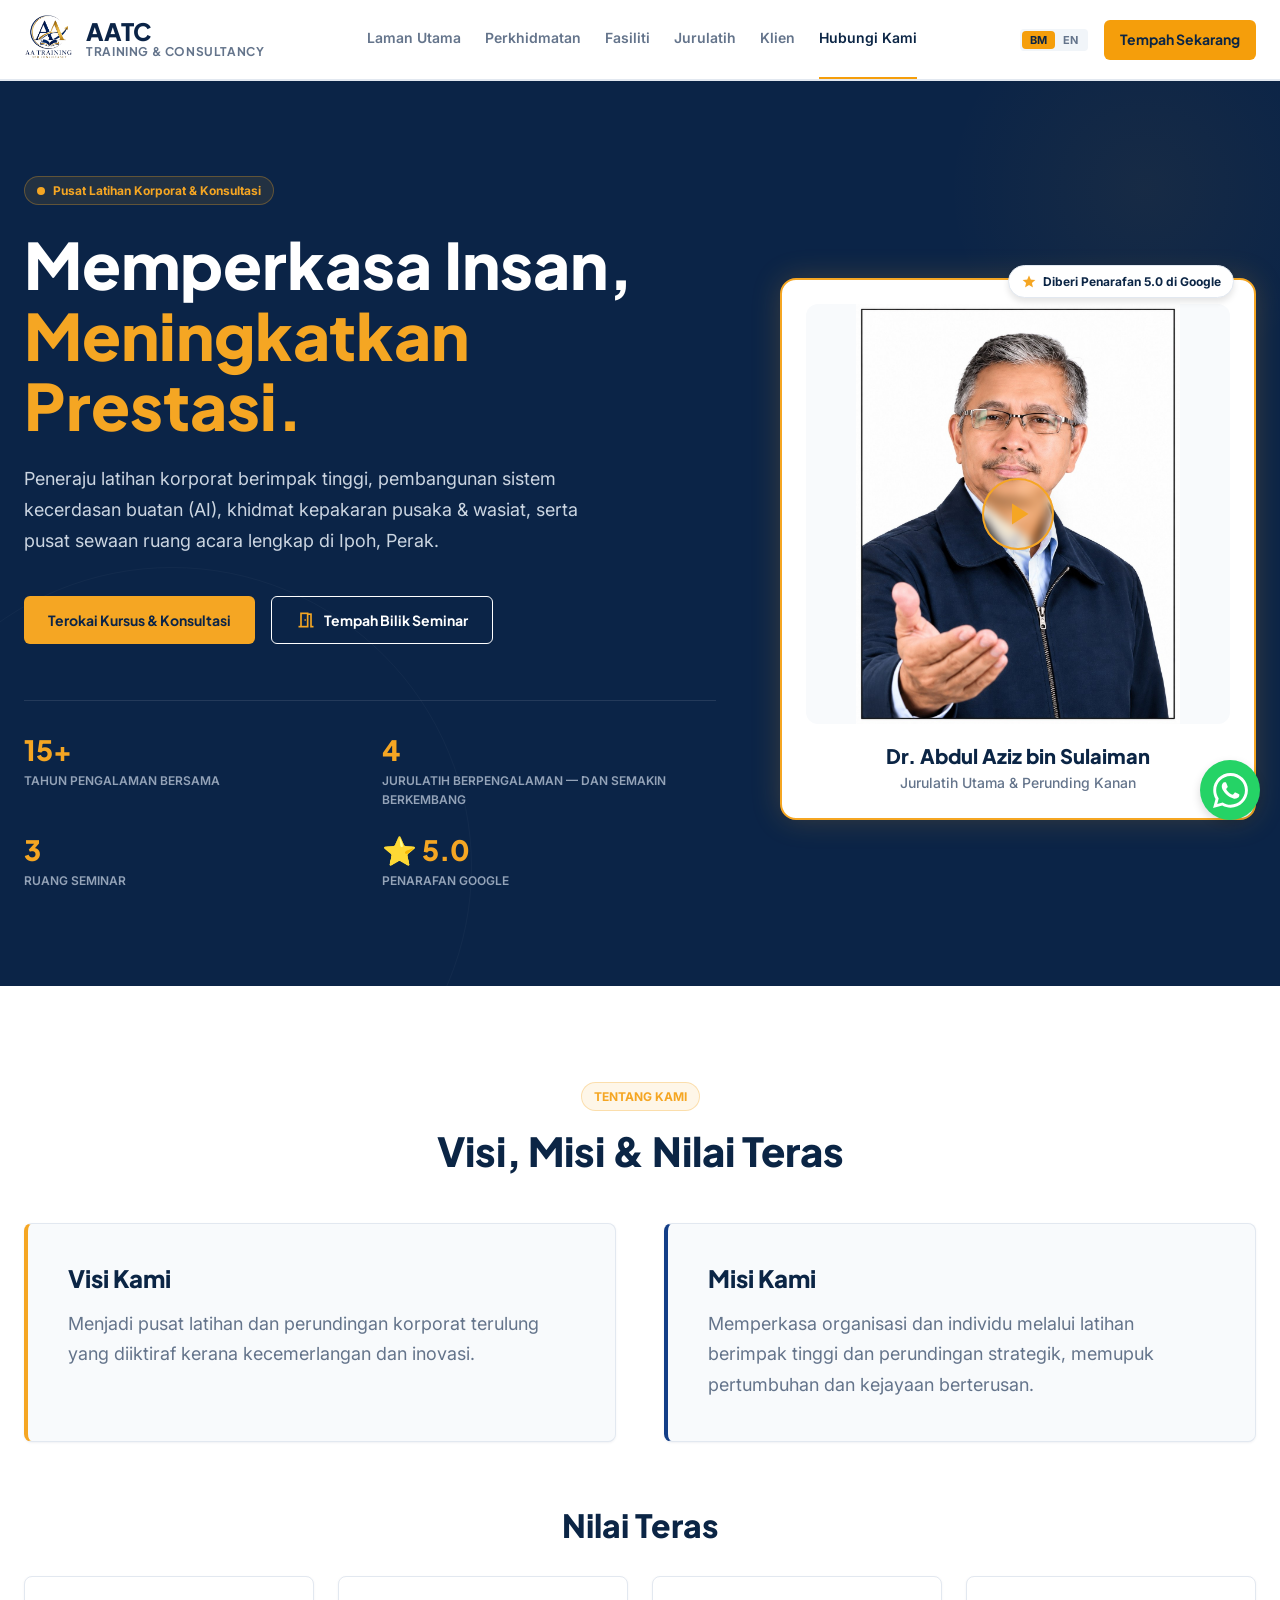
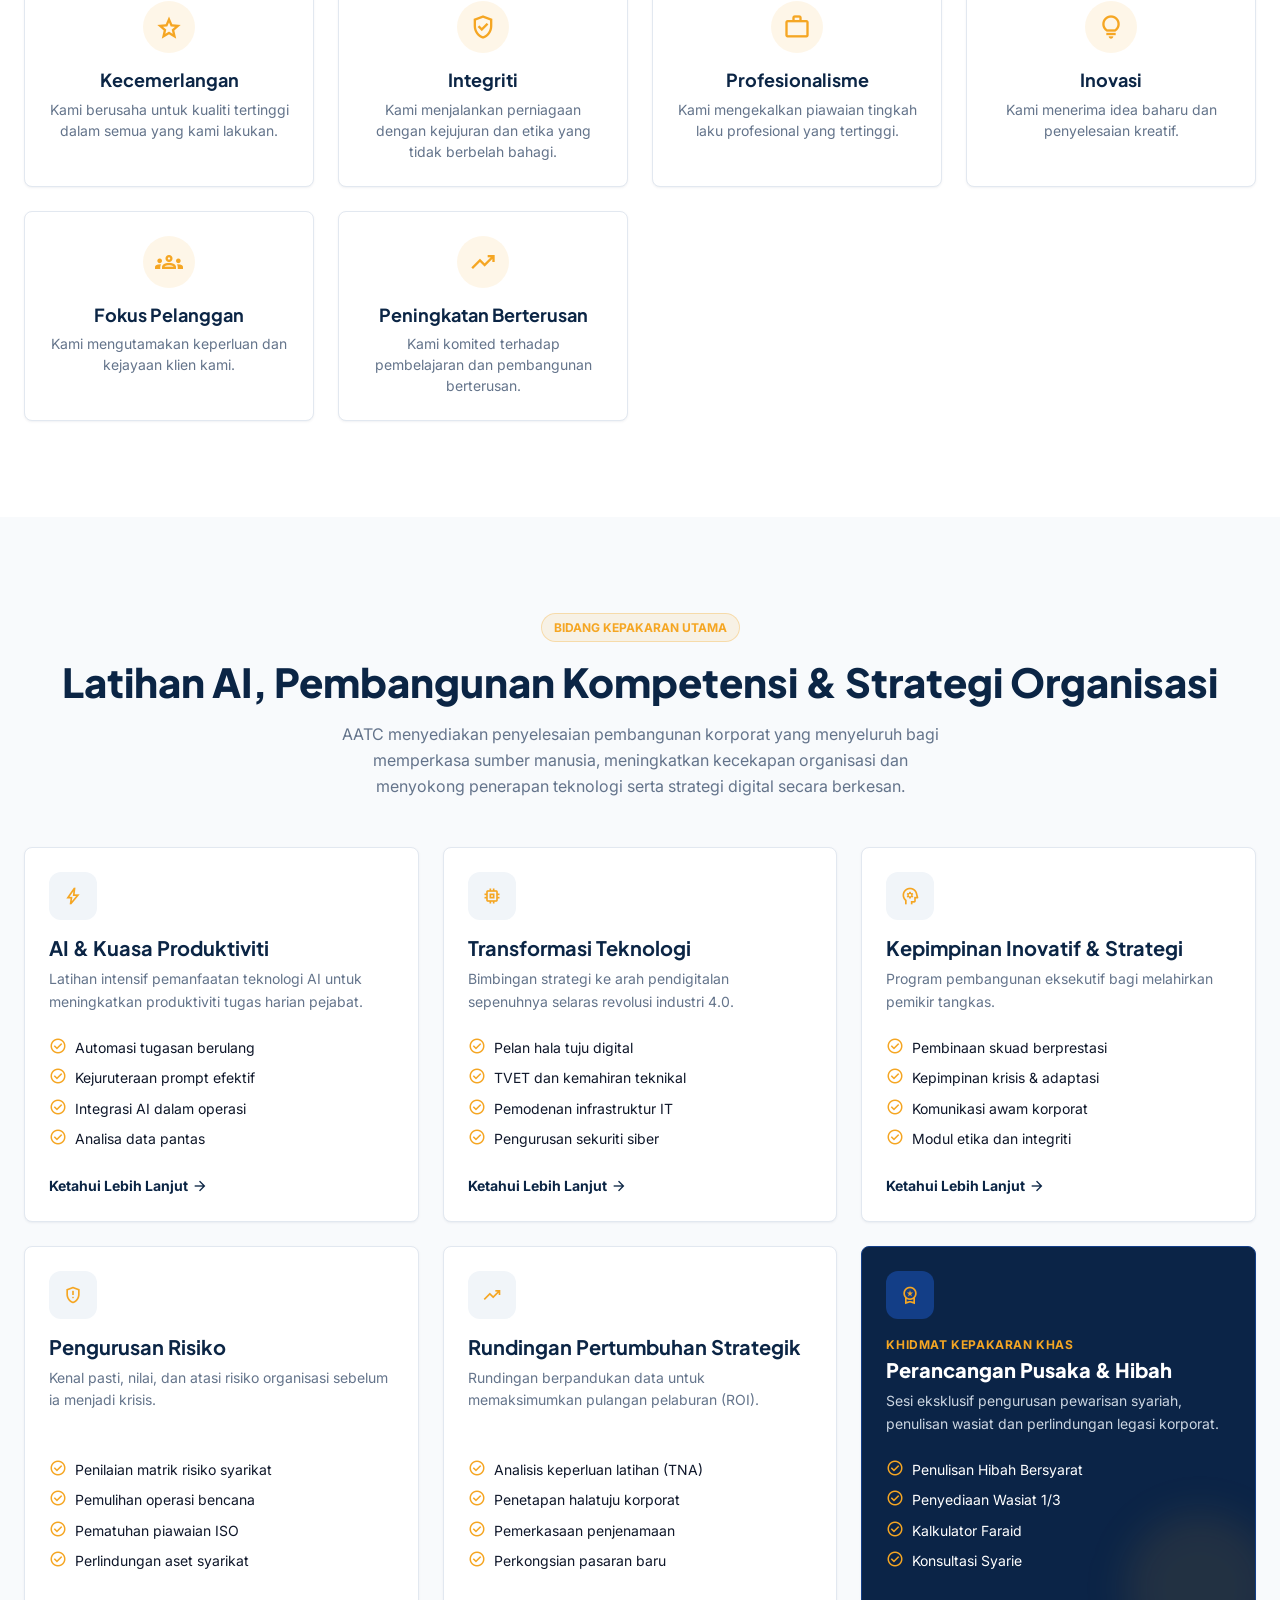
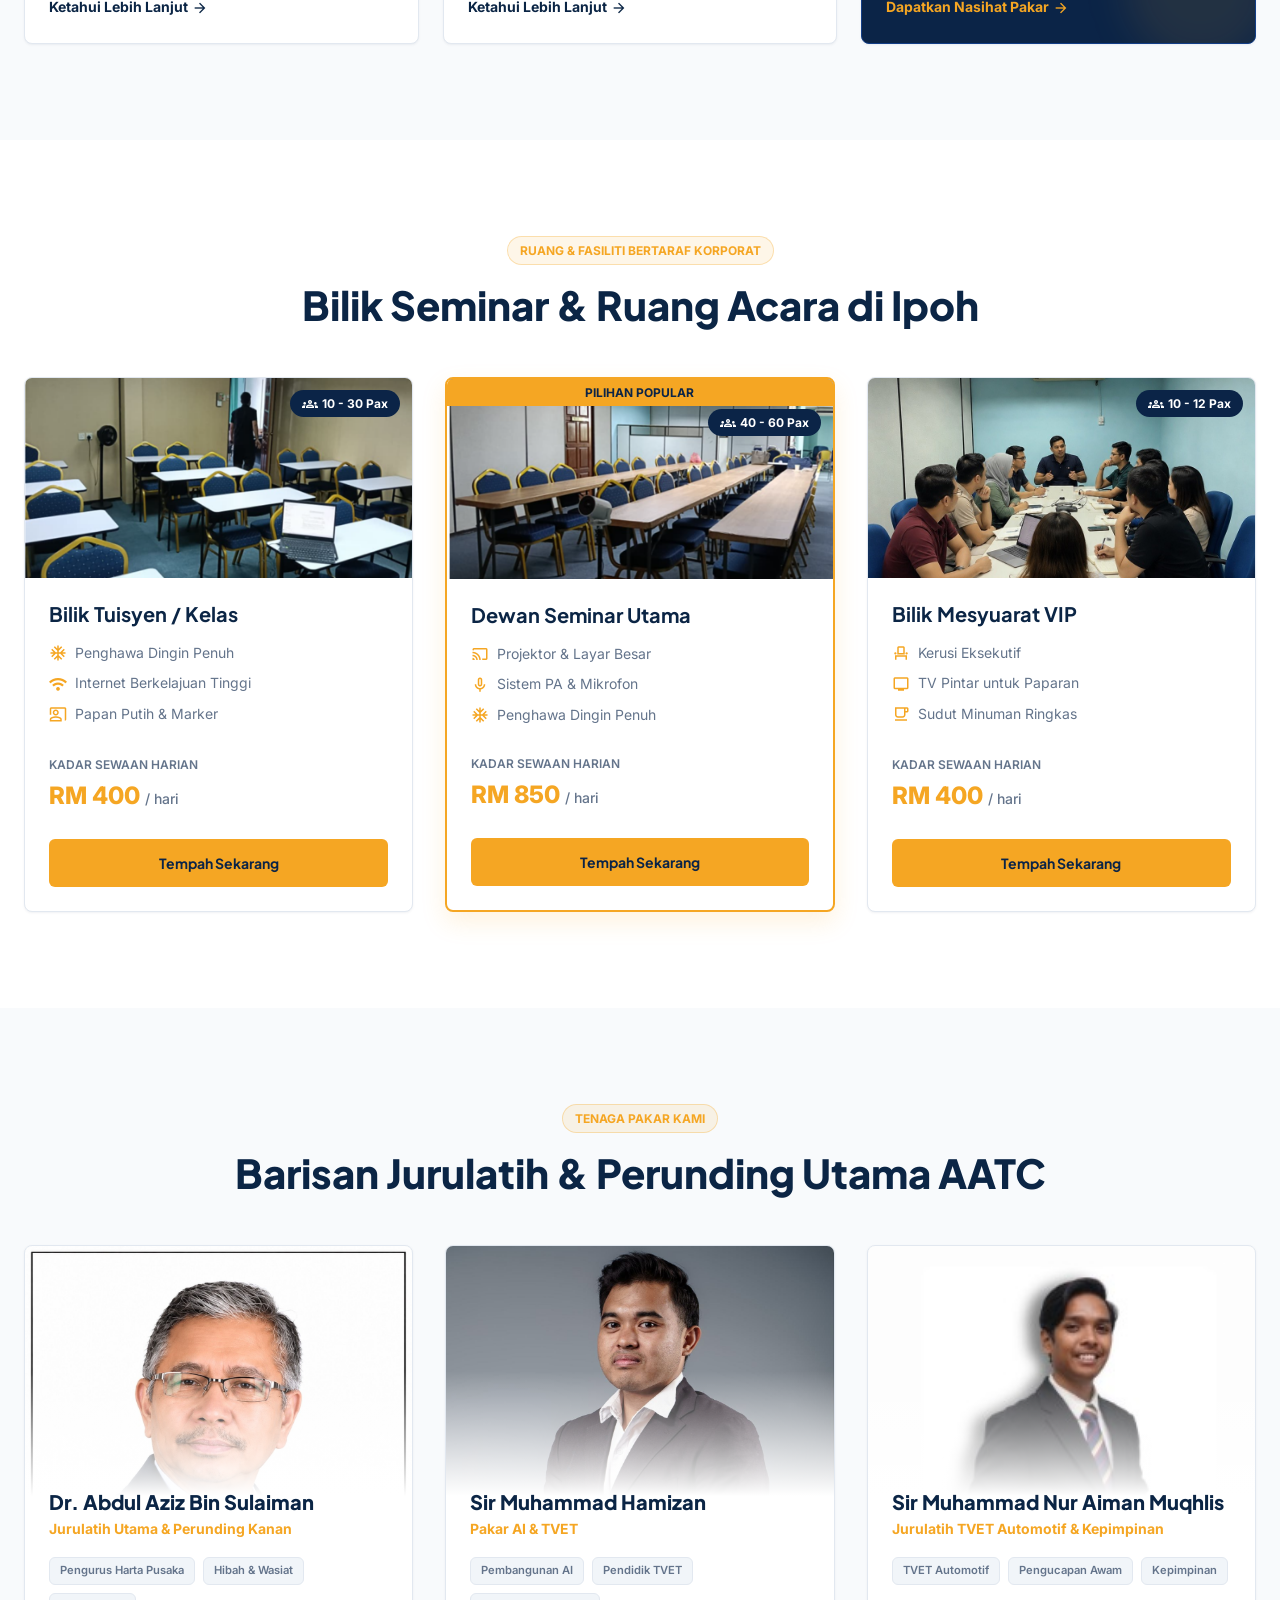
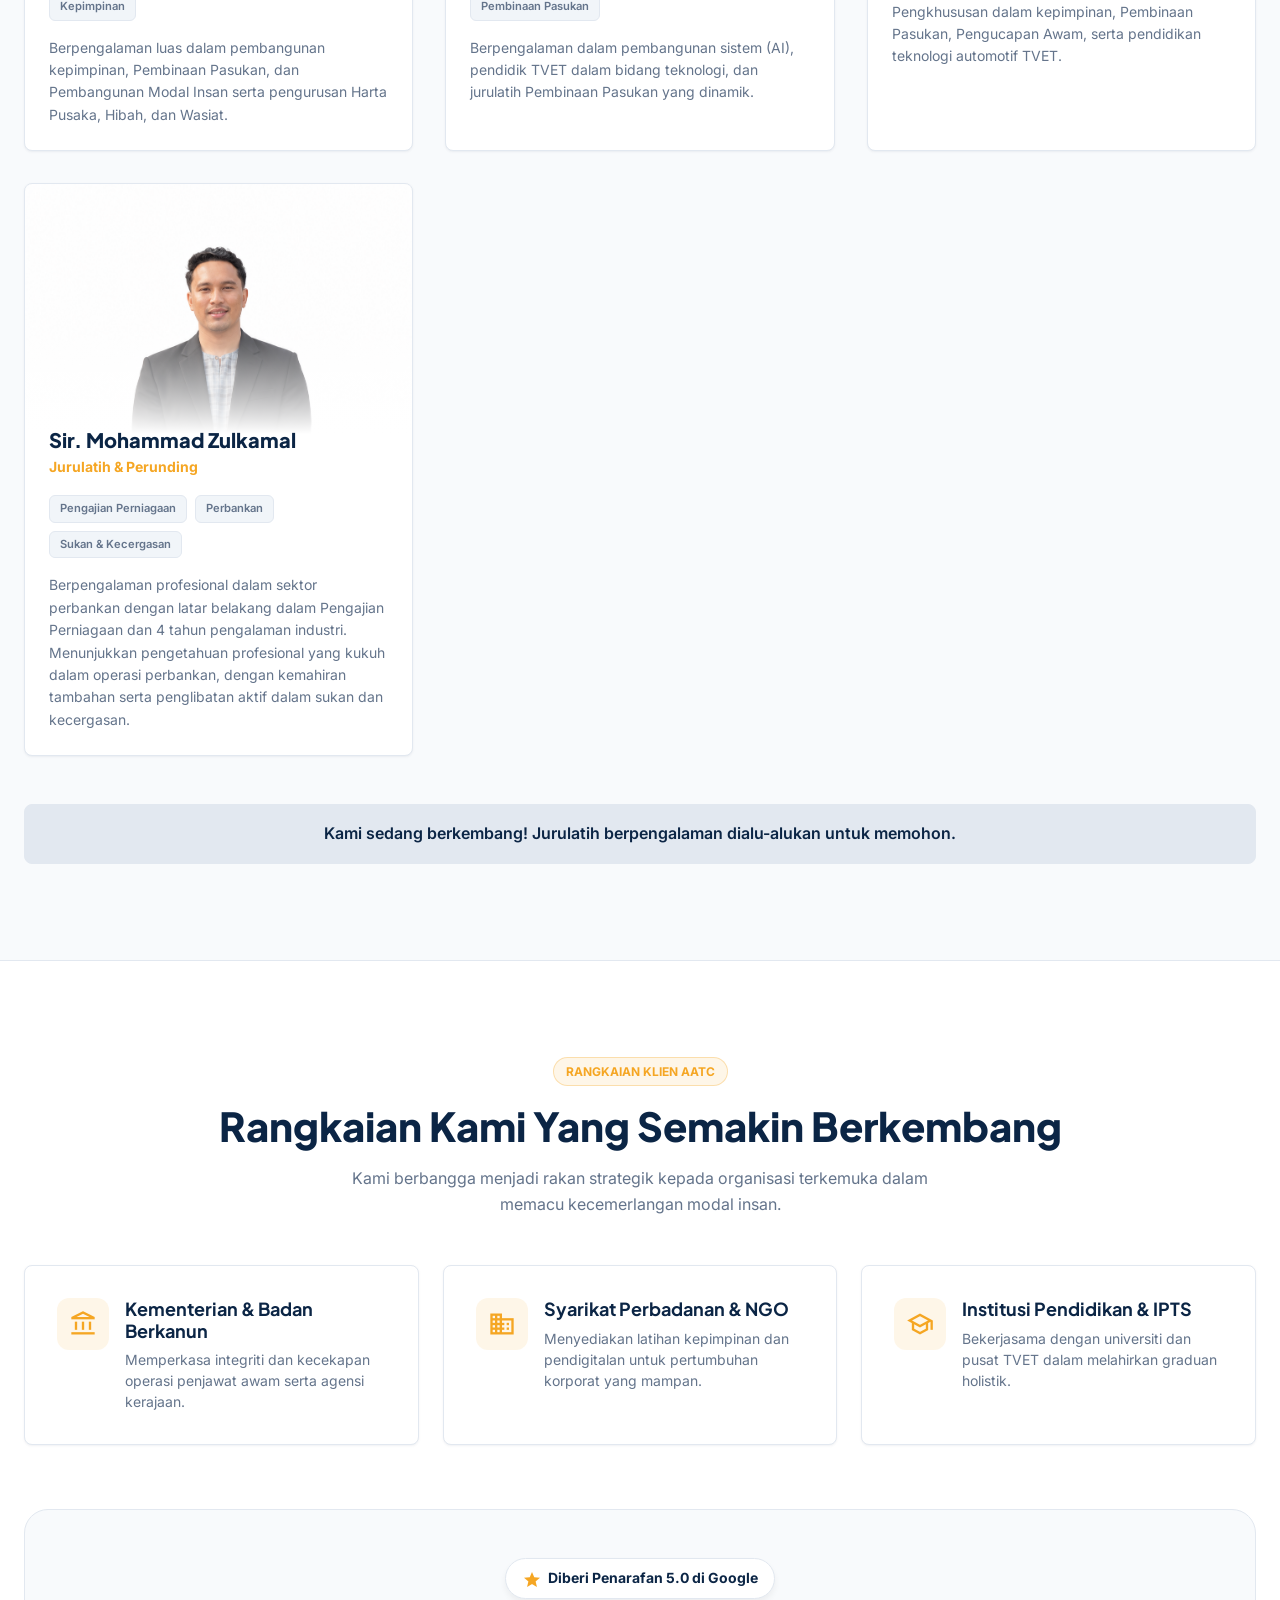
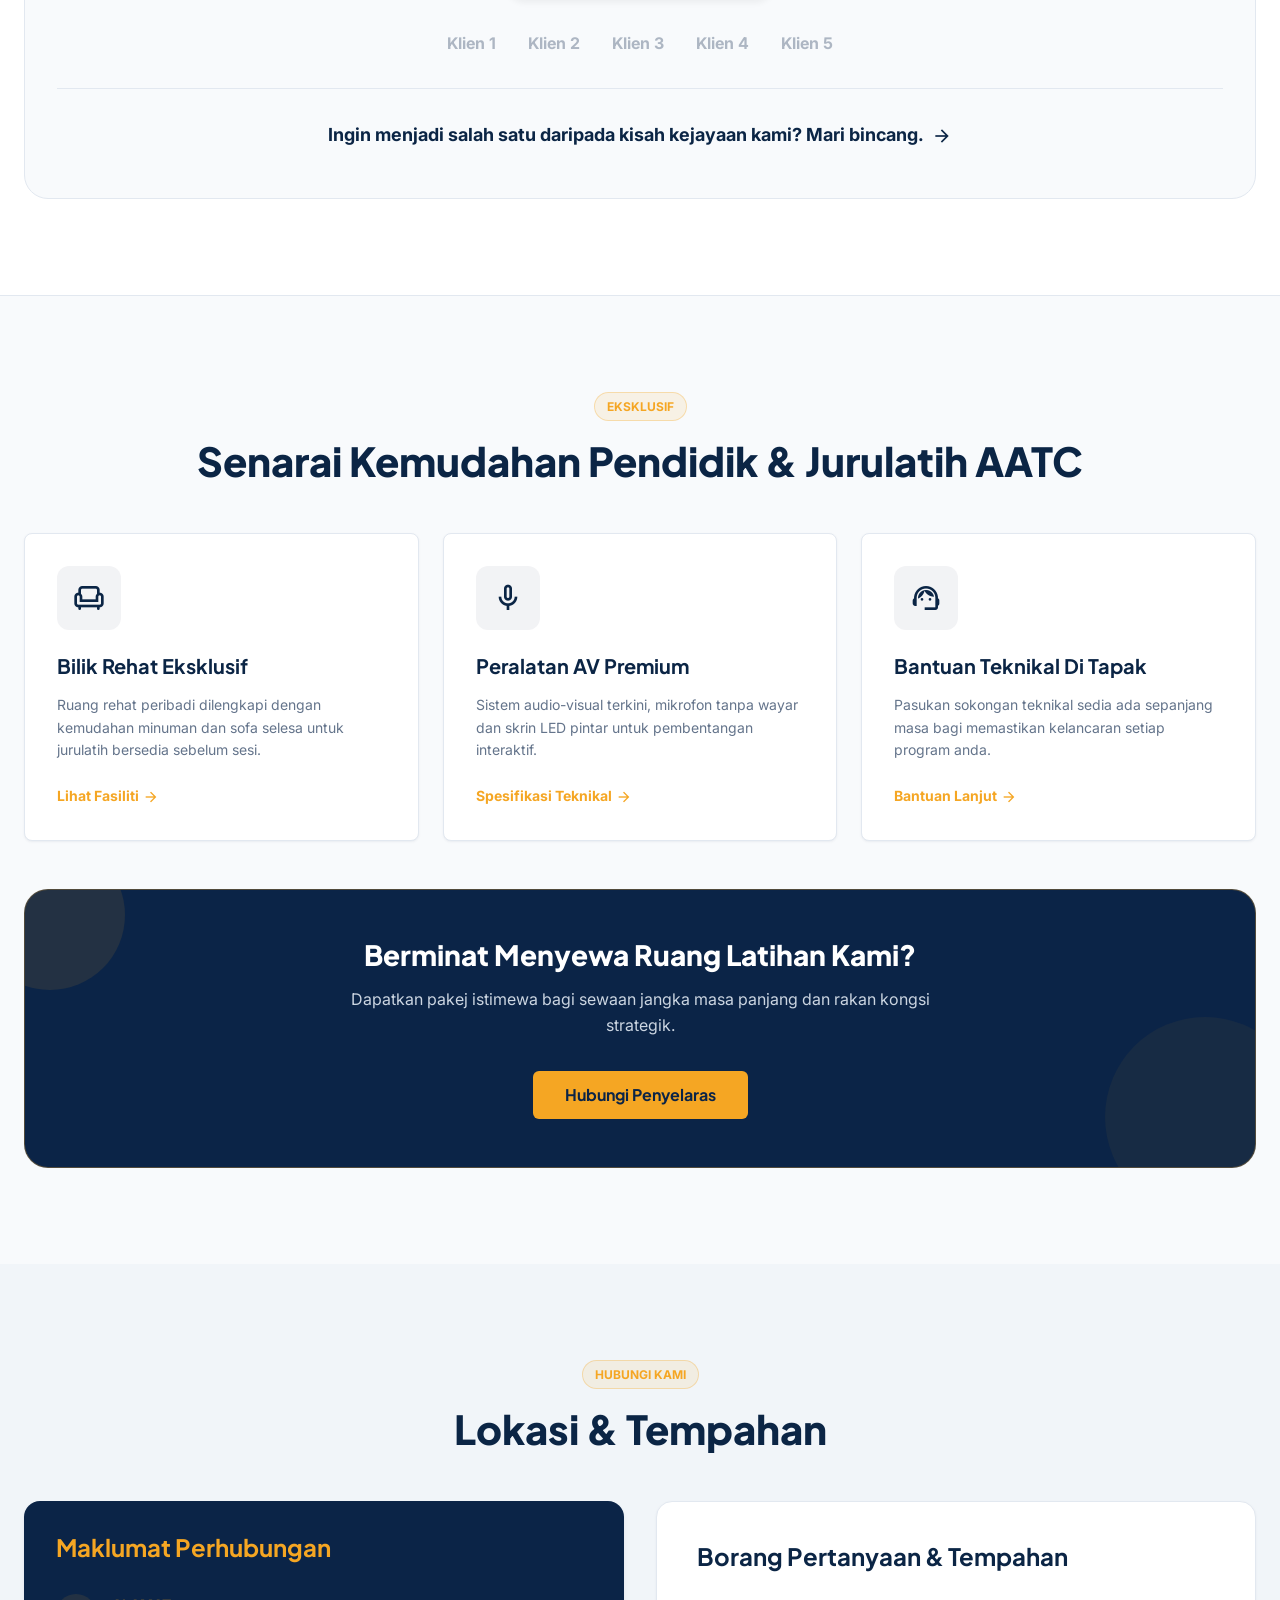
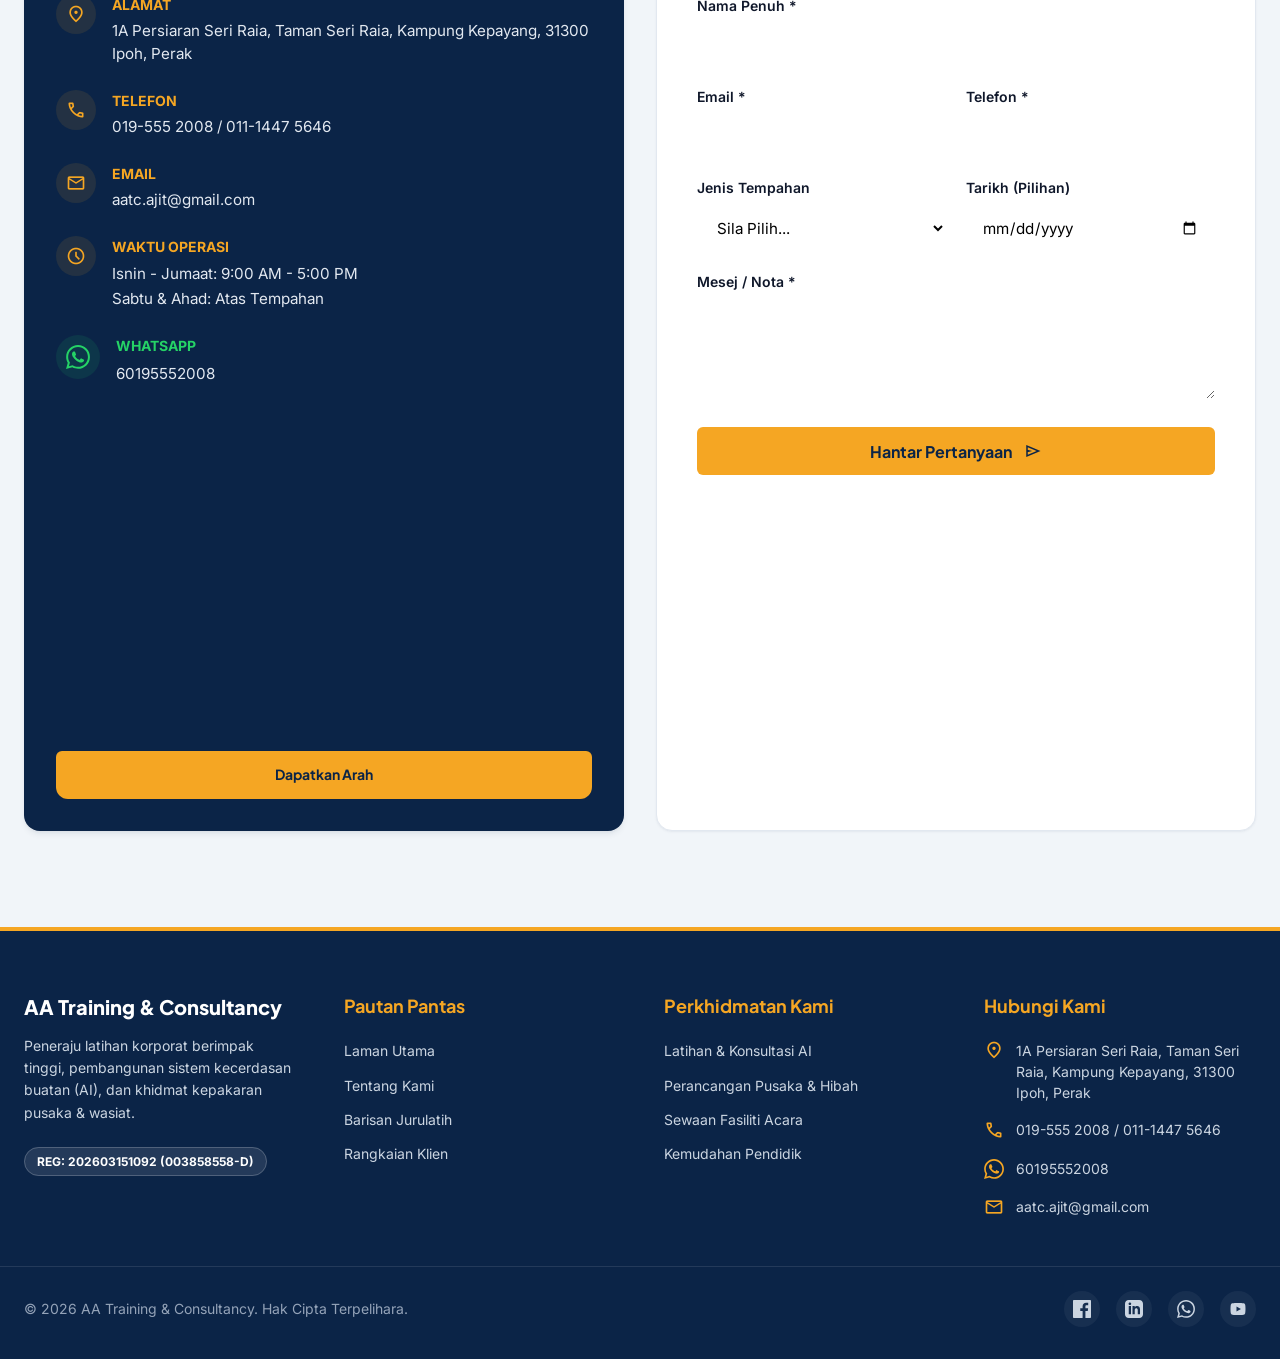
==== commit 3a425b41: "Update play button to be transparent and resize image container to show full photo" ====
--- a/index.html
+++ b/index.html
@@ -114,11 +114,11 @@
               </div>
 
               <!-- Photo + play -->
-              <div style="position:relative;border-radius:0.75rem;overflow:hidden;background-color:#e2e8f0;height:320px;margin-bottom:1.25rem;">
-                <img id="hero-trainer-photo" src="" alt="" style="width:100%;height:100%;object-fit:cover;object-position:top center;" onerror="this.style.display='none'">
-                <a id="hero-trainer-video-link" href="#" target="_blank" rel="noopener" style="position:absolute;inset:0;display:flex;align-items:center;justify-content:center;background-color:rgba(11,36,71,0.1);text-decoration:none;">
-                  <div style="width:64px;height:64px;border-radius:50%;background-color:rgba(255,255,255,0.95);display:flex;align-items:center;justify-content:center;cursor:pointer;box-shadow:0 10px 15px rgba(0,0,0,0.2);transition:transform 0.2s;" onmouseover="this.style.transform='scale(1.1)'" onmouseout="this.style.transform='scale(1)'">
-                    <span class="material-symbols-outlined" style="color:#F5A623;font-size:32px;font-variation-settings:'FILL' 1;">play_arrow</span>
+              <div style="position:relative;border-radius:0.75rem;overflow:hidden;background-color:#f8fafc;height:420px;margin-bottom:1.25rem;">
+                <img id="hero-trainer-photo" src="" alt="" style="width:100%;height:100%;object-fit:contain;object-position:bottom center;" onerror="this.style.display='none'">
+                <a id="hero-trainer-video-link" href="#" target="_blank" rel="noopener" style="position:absolute;inset:0;display:flex;align-items:center;justify-content:center;background-color:transparent;text-decoration:none;">
+                  <div style="width:72px;height:72px;border-radius:50%;background-color:rgba(245,166,35,0.2);backdrop-filter:blur(4px);-webkit-backdrop-filter:blur(4px);border:2px solid #F5A623;display:flex;align-items:center;justify-content:center;cursor:pointer;box-shadow:0 10px 25px rgba(0,0,0,0.1);transition:all 0.3s;" onmouseover="this.style.transform='scale(1.1)';this.style.backgroundColor='rgba(245,166,35,0.4)';" onmouseout="this.style.transform='scale(1)';this.style.backgroundColor='rgba(245,166,35,0.2)';">
+                    <span class="material-symbols-outlined" style="color:#F5A623;font-size:36px;font-variation-settings:'FILL' 1;">play_arrow</span>
                   </div>
                 </a>
               </div>
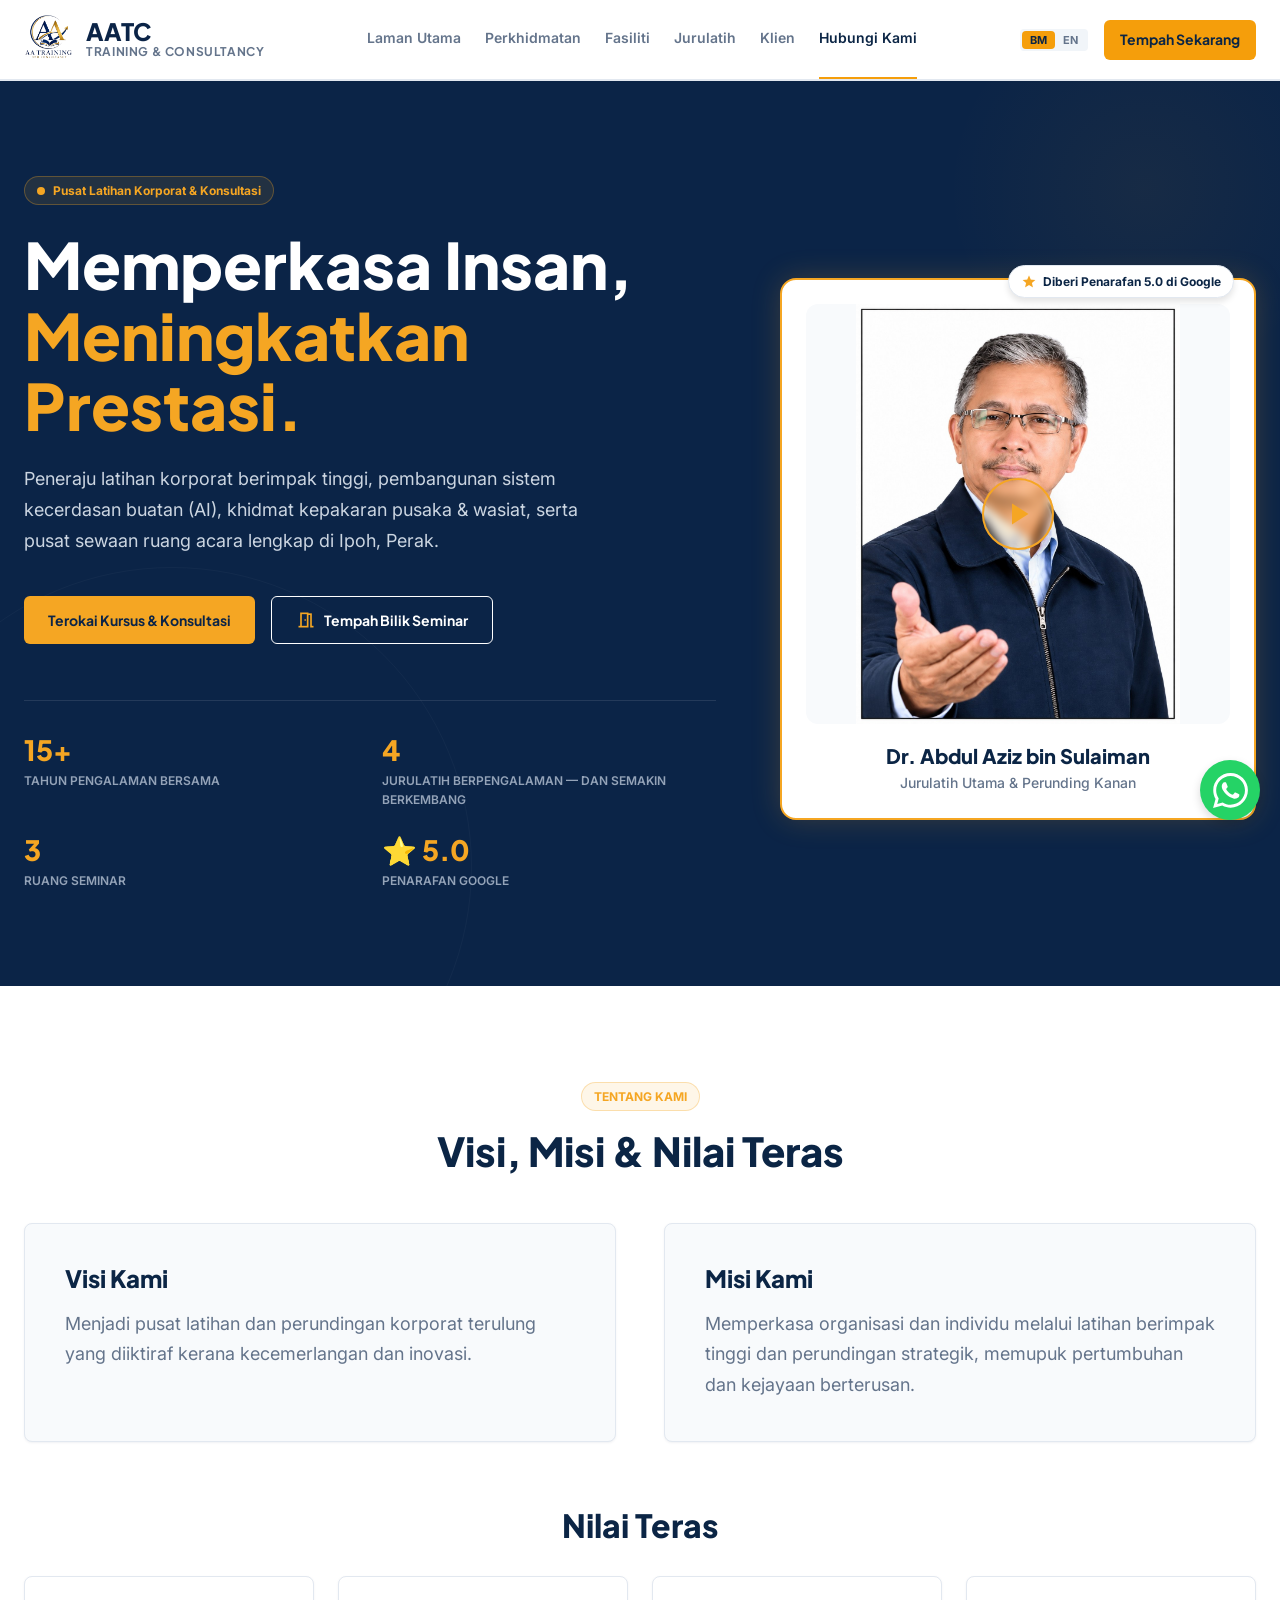
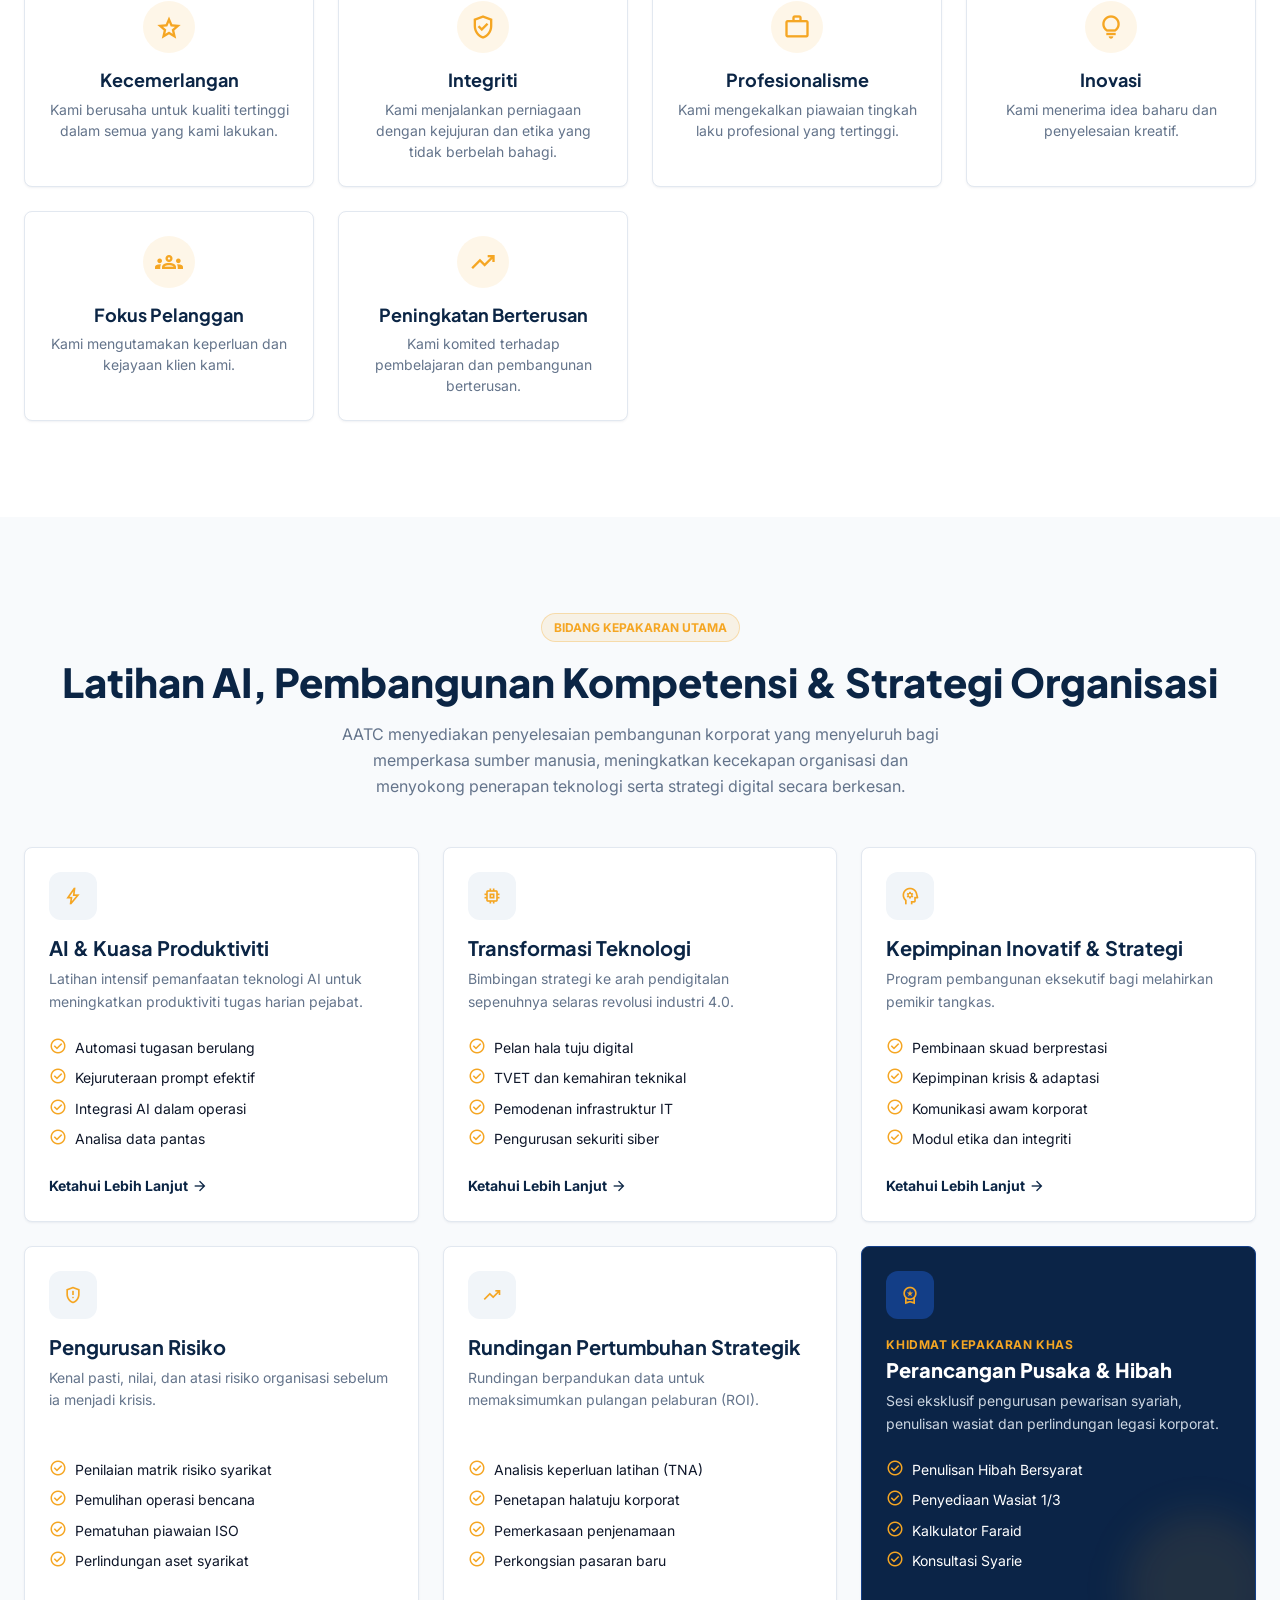
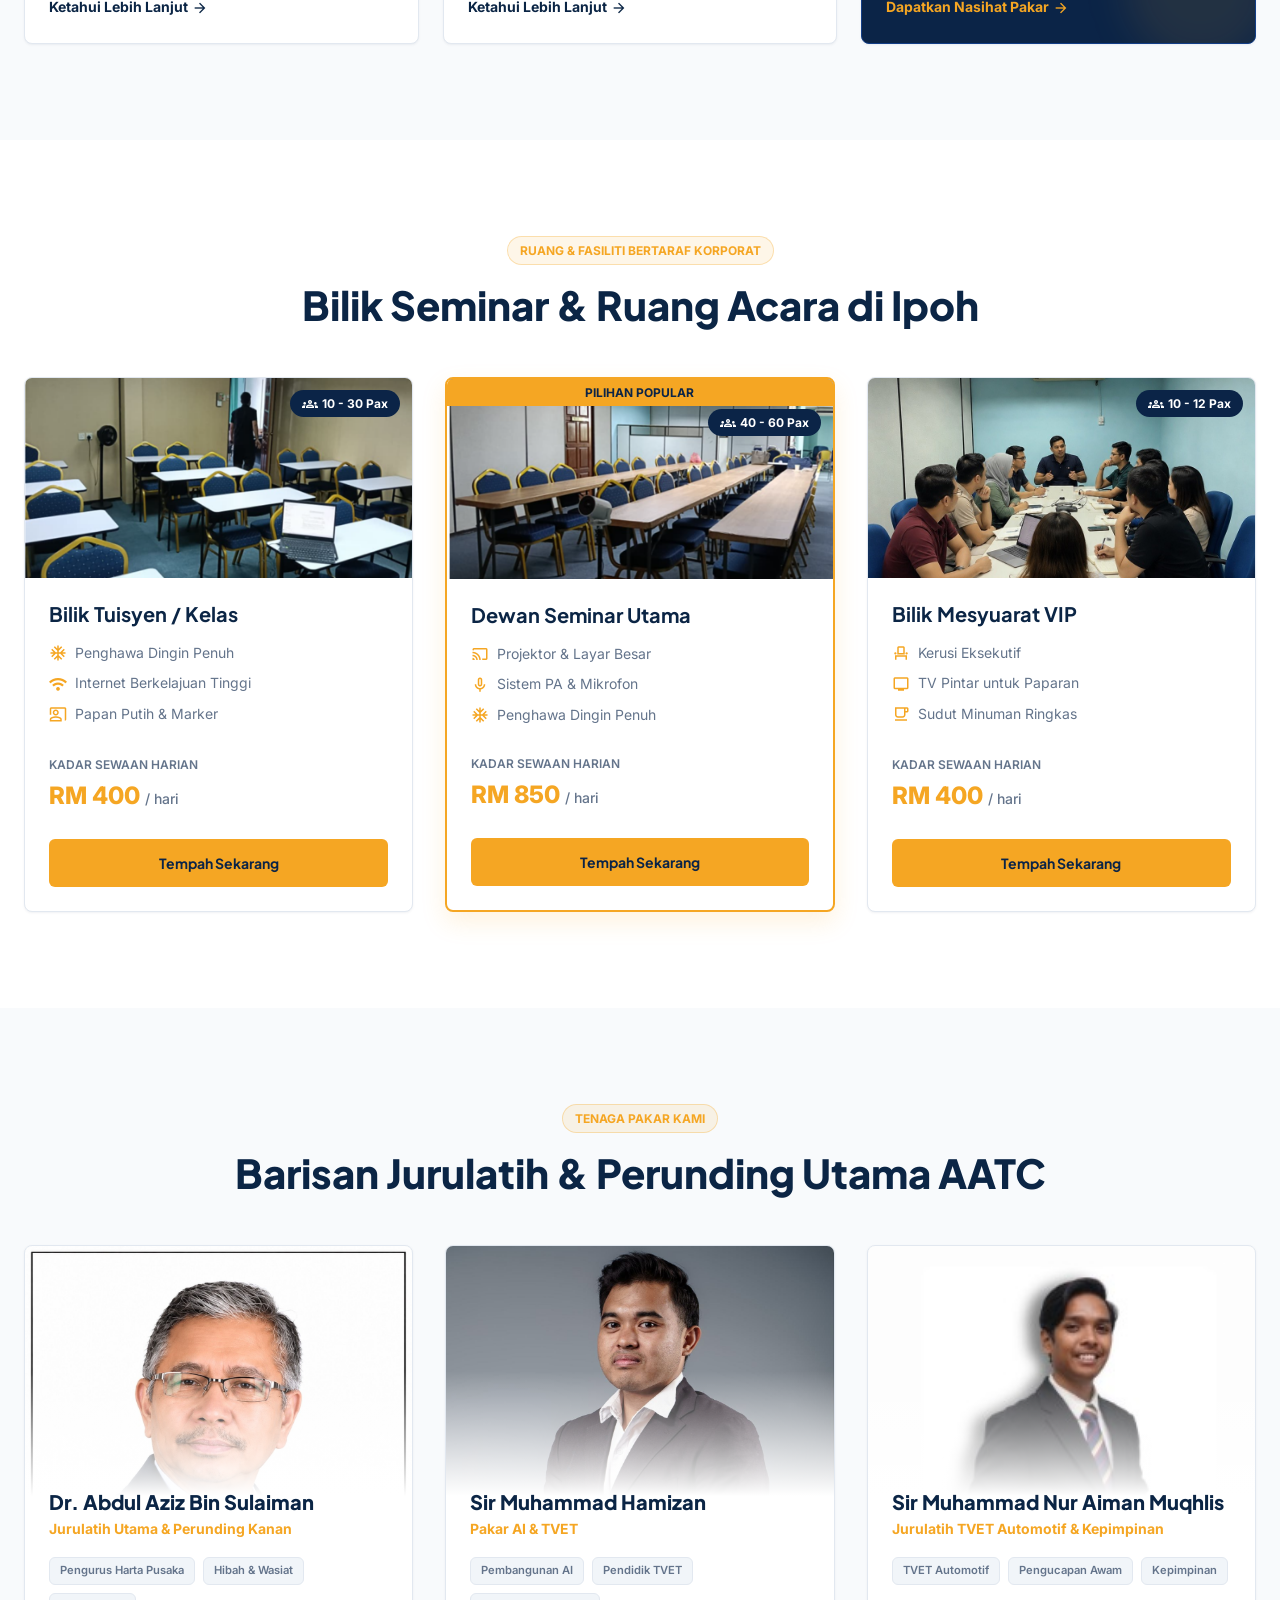
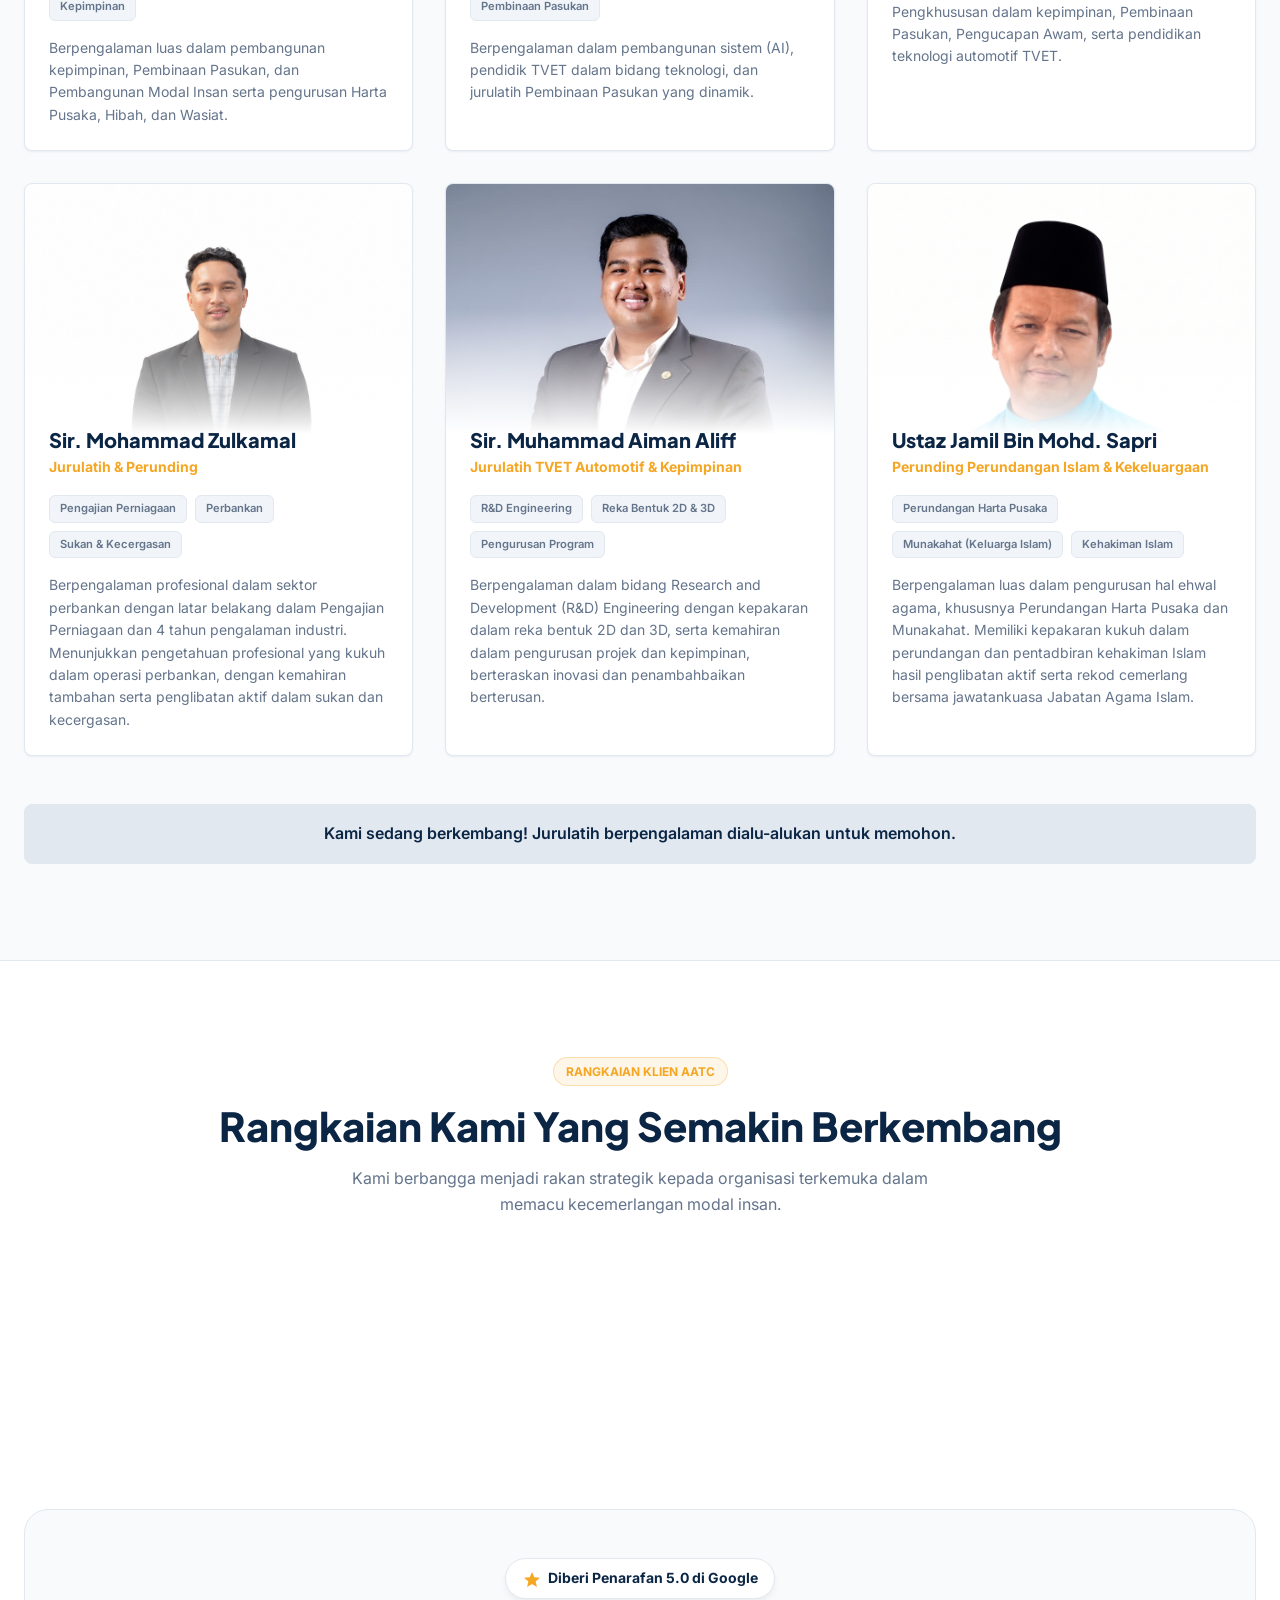
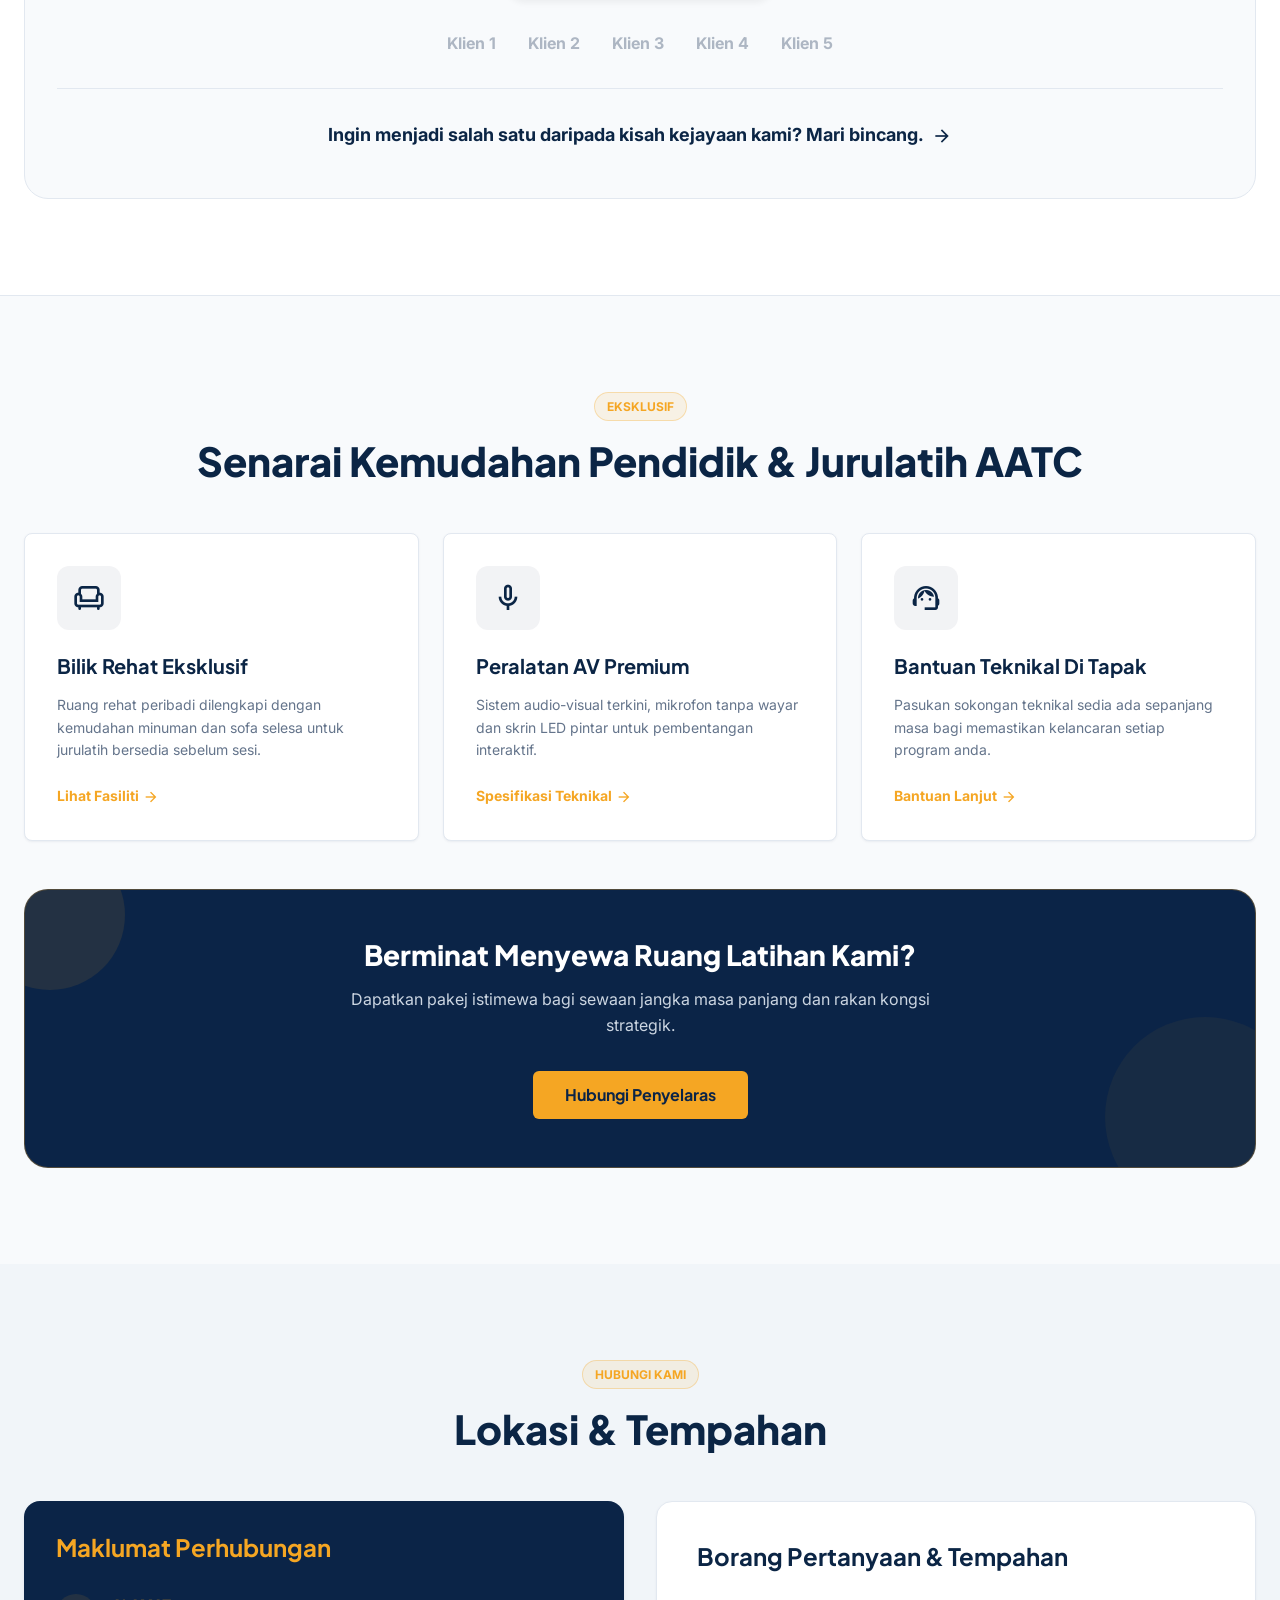
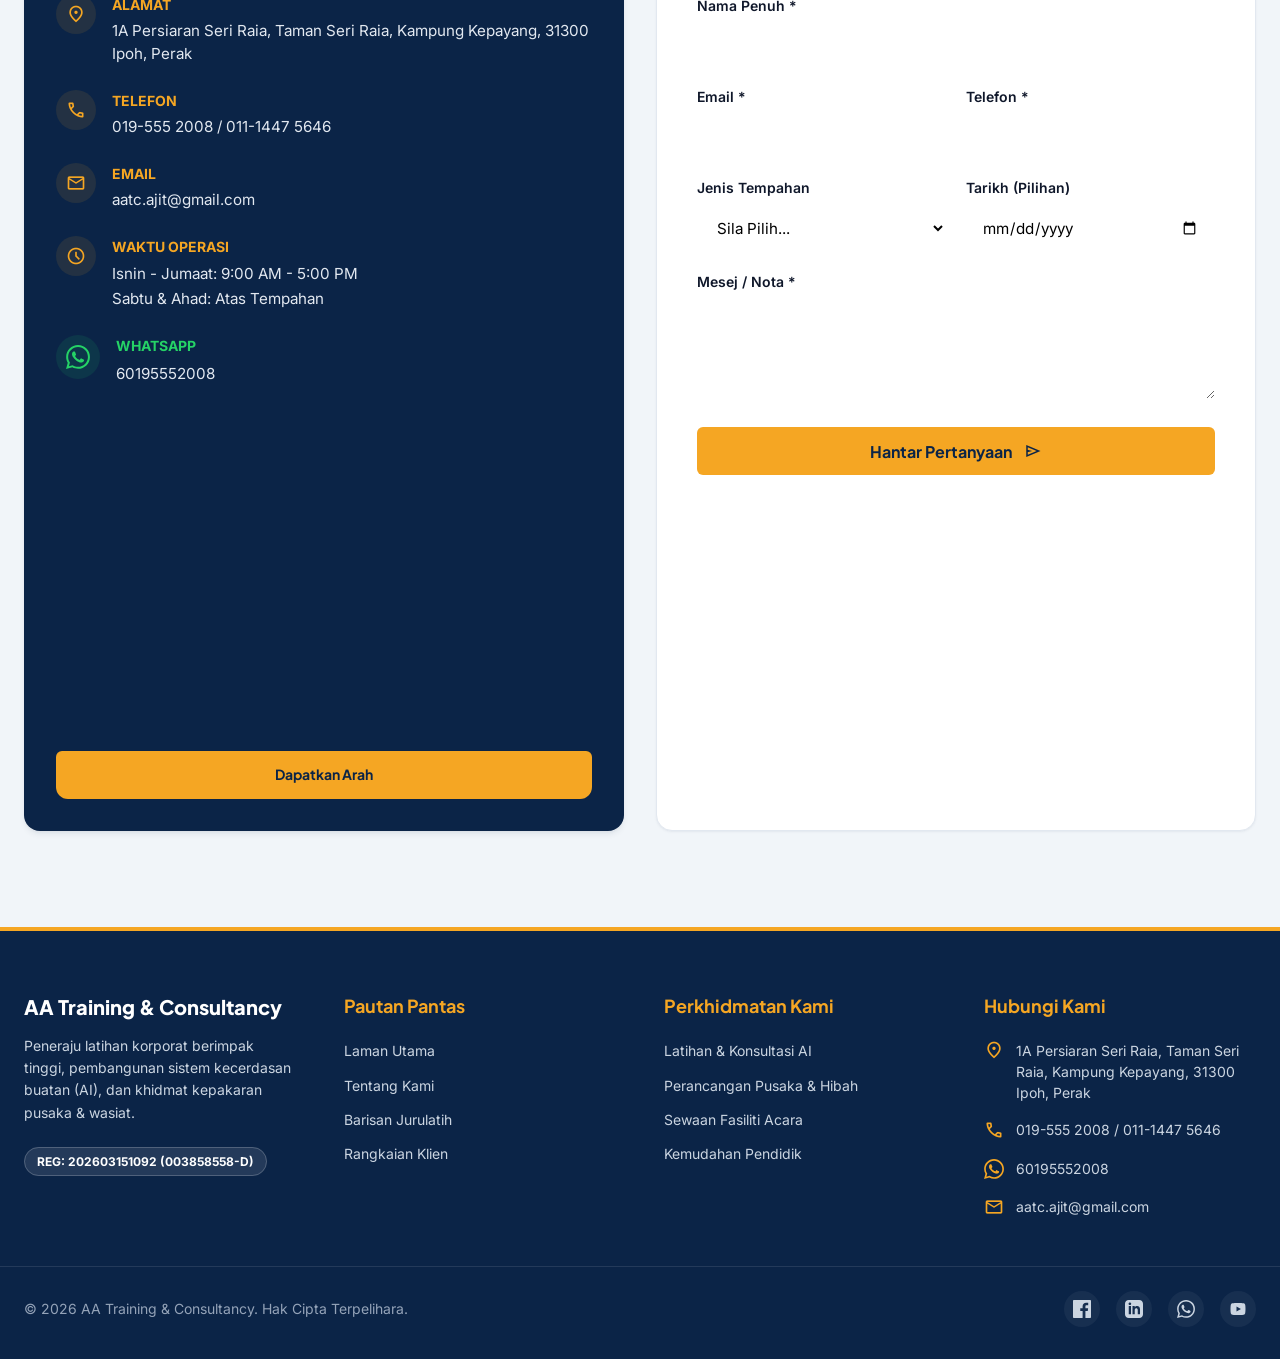
==== commit 817324e9: "Remove colored side accent lines from Visi and Misi cards for a clean minimalist look" ====
--- a/index.html
+++ b/index.html
@@ -140,11 +140,11 @@
         <div id="about-header" class="text-center" style="margin-bottom:3rem;display:flex;flex-direction:column;align-items:center;"></div>
         
         <div style="display:grid;grid-template-columns:repeat(auto-fit,minmax(300px,1fr));gap:3rem;margin-bottom:4rem;">
-          <div class="card" style="padding:2.5rem;background-color:#f8fafc;border:1px solid var(--border);border-left:4px solid #F5A623;box-shadow:var(--shadow-1);">
+          <div class="card" style="padding:2.5rem;background-color:#f8fafc;border:1px solid var(--border);box-shadow:var(--shadow-1);">
             <h3 id="about-vision-title" class="font-display" style="font-size:1.5rem;font-weight:800;color:var(--primary);margin-bottom:1rem;"></h3>
             <p id="about-vision-text" style="color:var(--text-muted);line-height:1.7;font-size:1.125rem;"></p>
           </div>
-          <div class="card" style="padding:2.5rem;background-color:#f8fafc;border:1px solid var(--border);border-left:4px solid #133E87;box-shadow:var(--shadow-1);">
+          <div class="card" style="padding:2.5rem;background-color:#f8fafc;border:1px solid var(--border);box-shadow:var(--shadow-1);">
             <h3 id="about-mission-title" class="font-display" style="font-size:1.5rem;font-weight:800;color:var(--primary);margin-bottom:1rem;"></h3>
             <p id="about-mission-text" style="color:var(--text-muted);line-height:1.7;font-size:1.125rem;"></p>
           </div>
--- a/css/style.css
+++ b/css/style.css
@@ -1109,7 +1109,7 @@
   transform: scale(1.05);
 }
 
-.card:hover .trainer-img-wrapper .primary-img {
+.card:hover .trainer-img-wrapper:has(.hover-img) .primary-img {
   opacity: 0;
 }
 
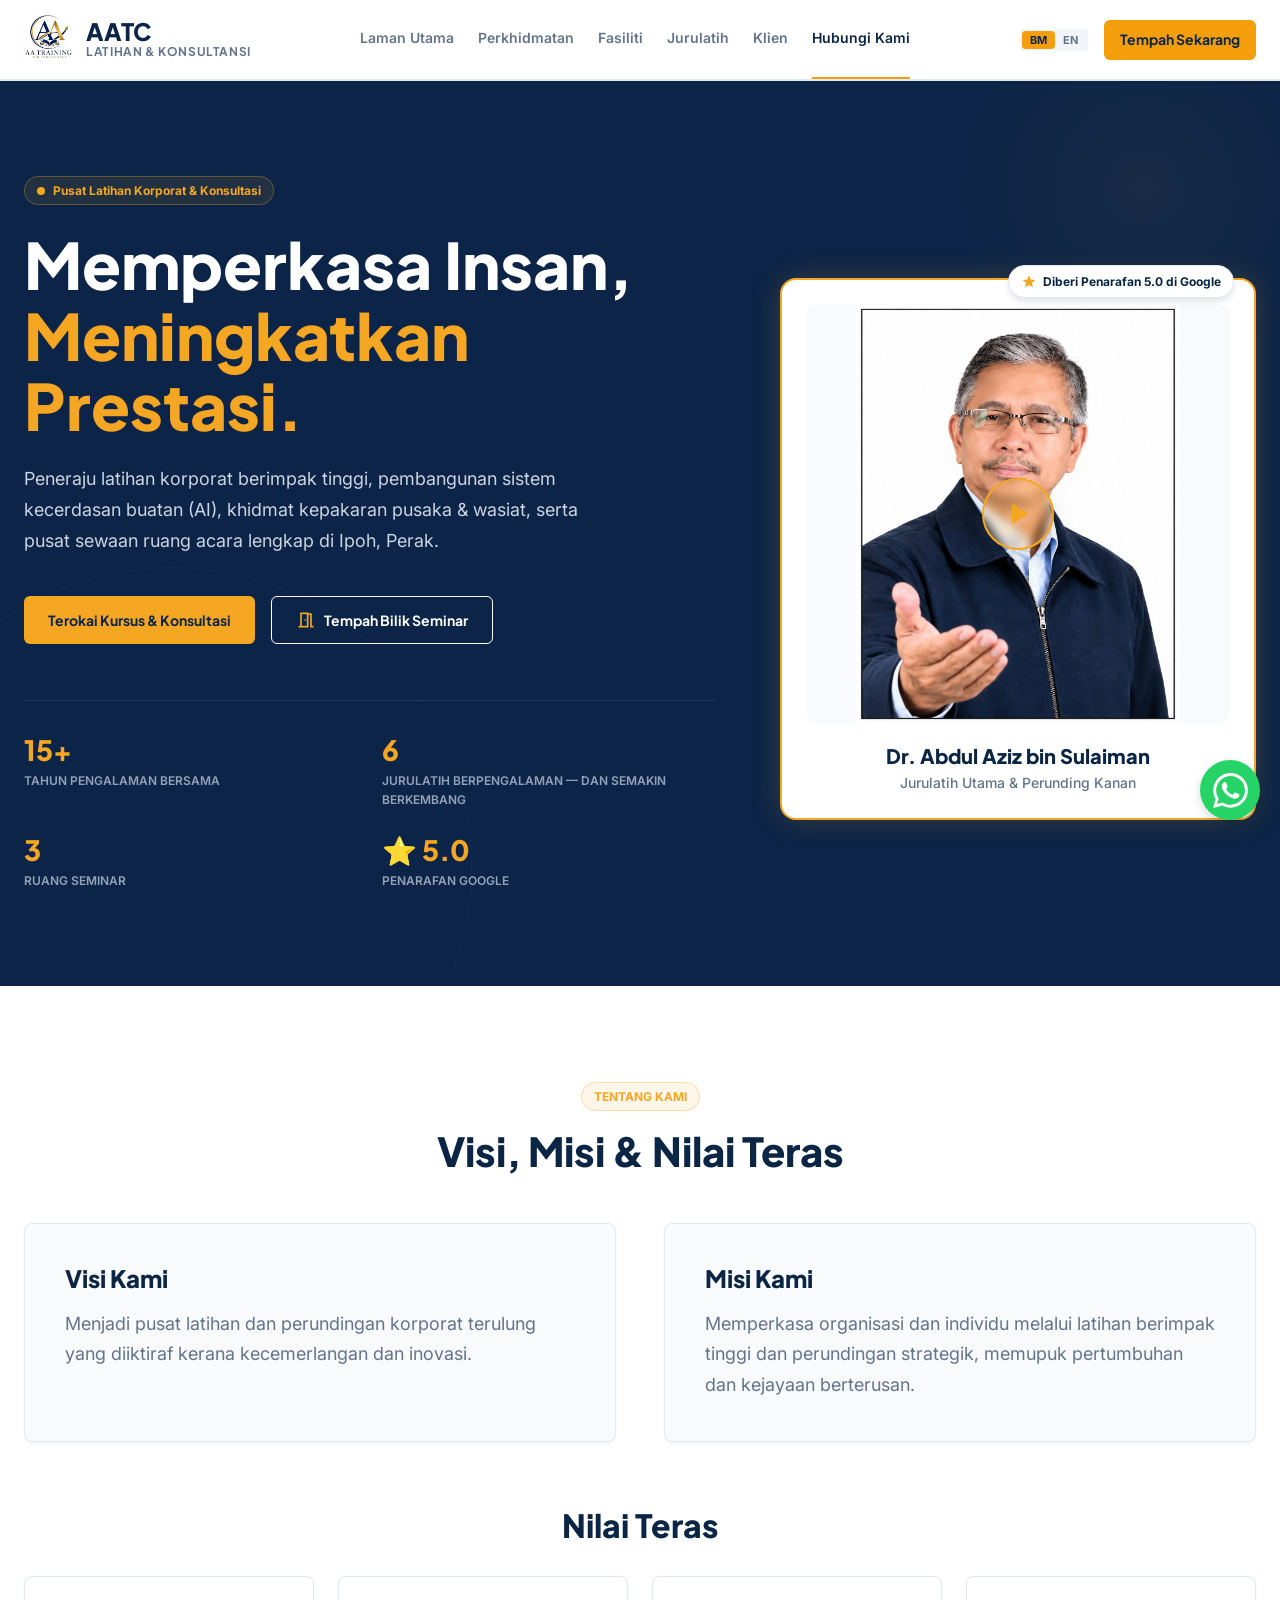
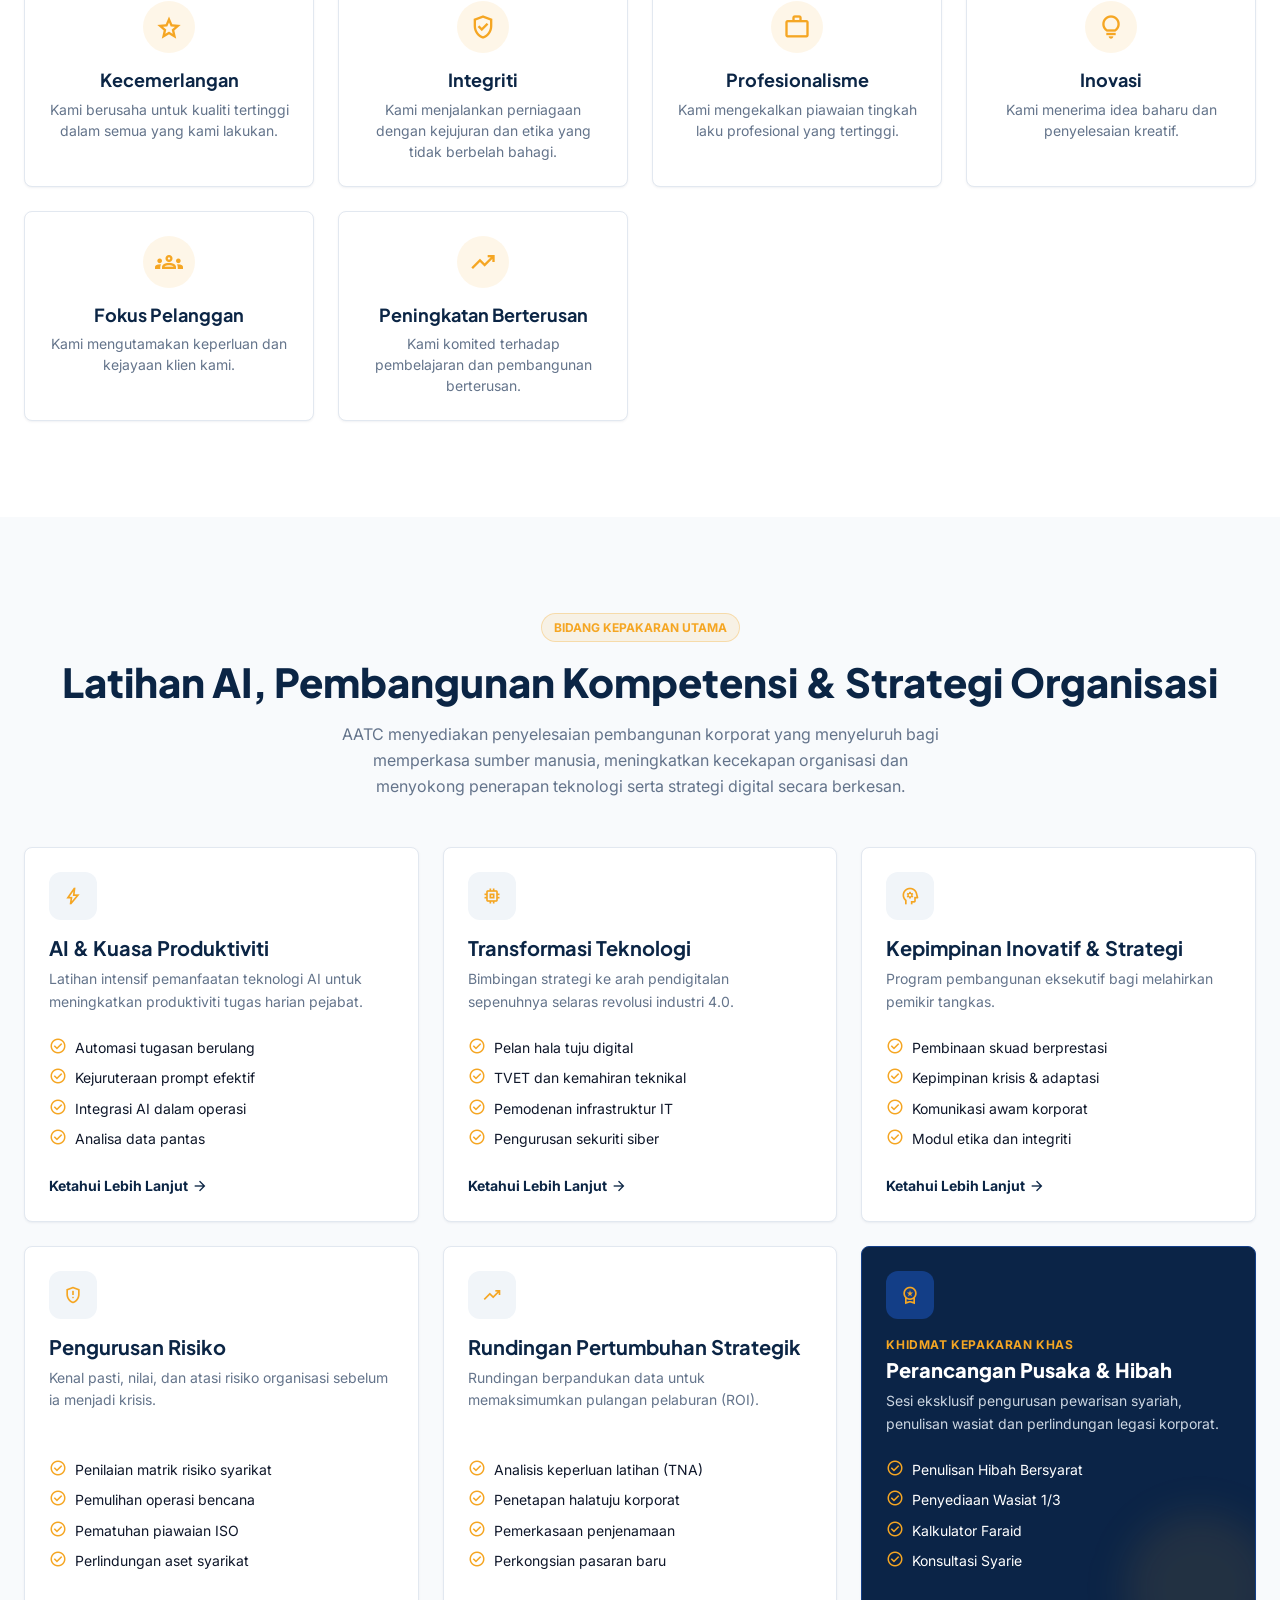
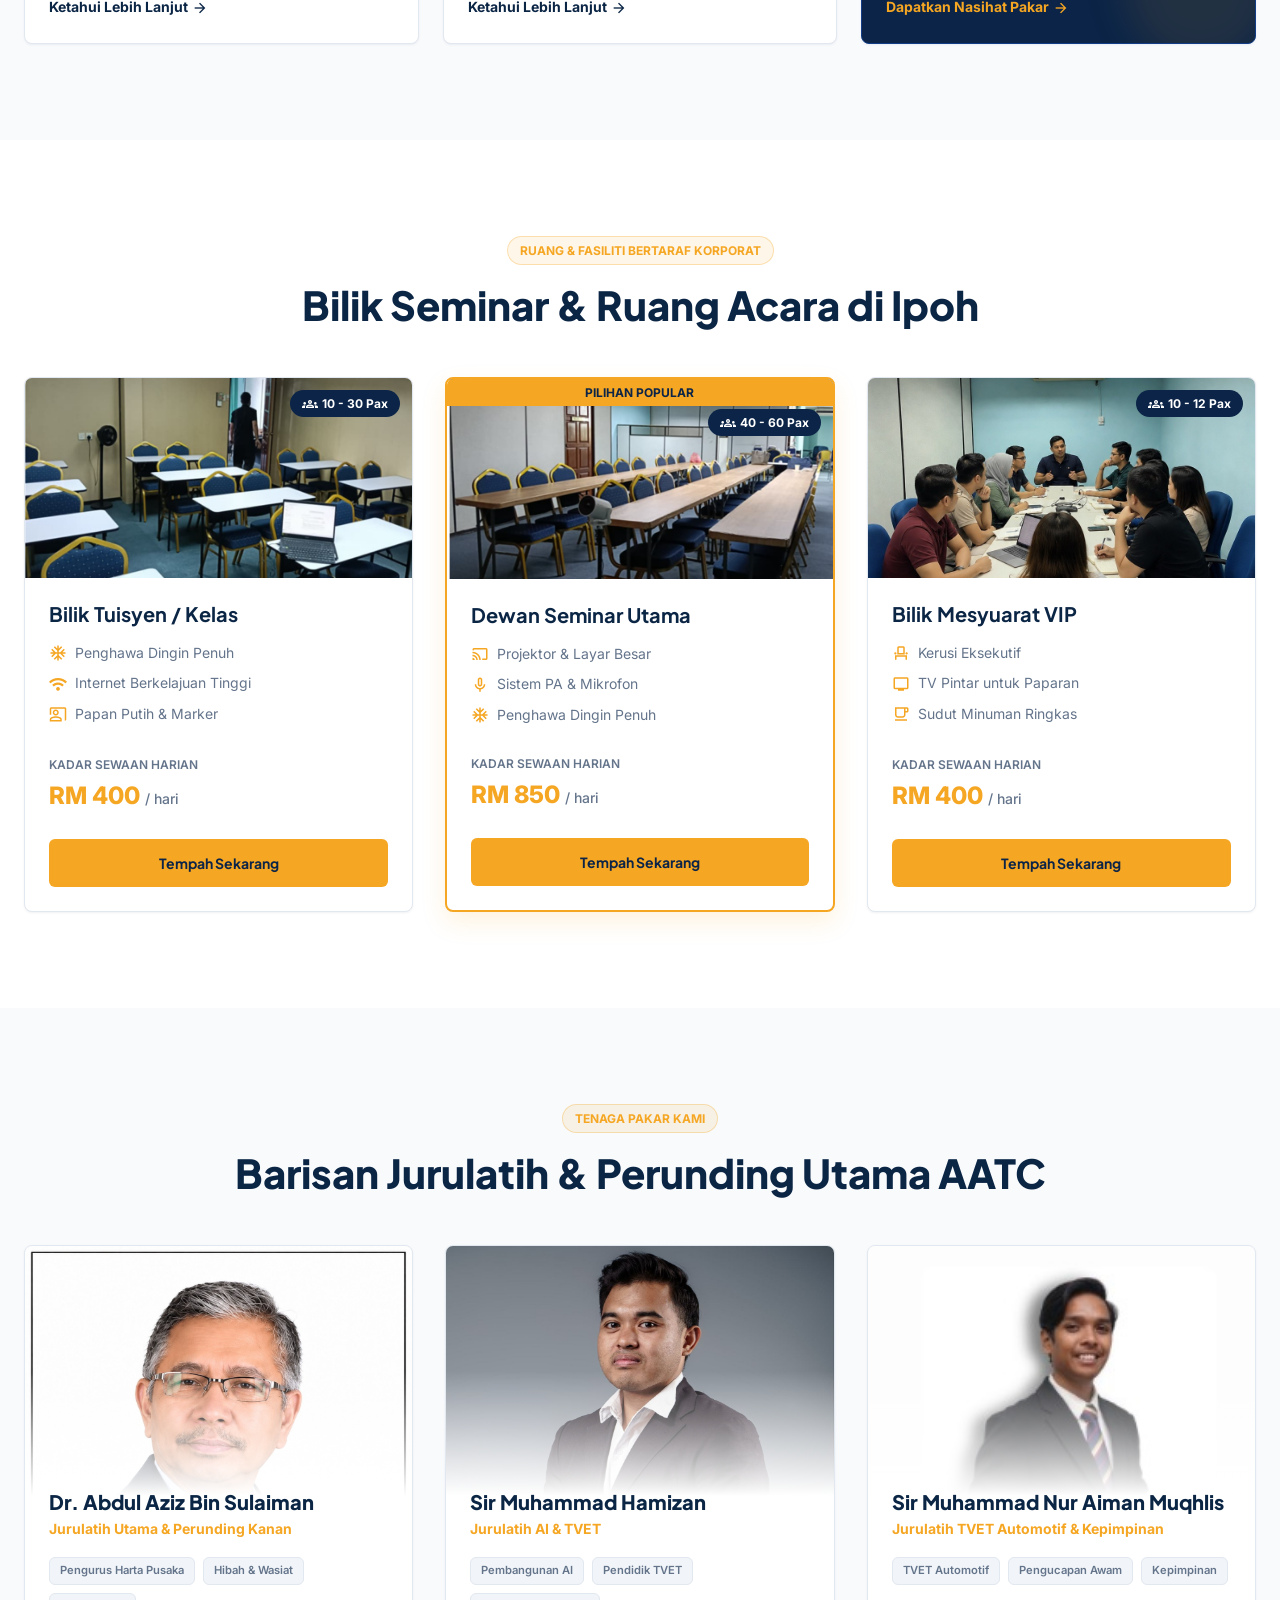
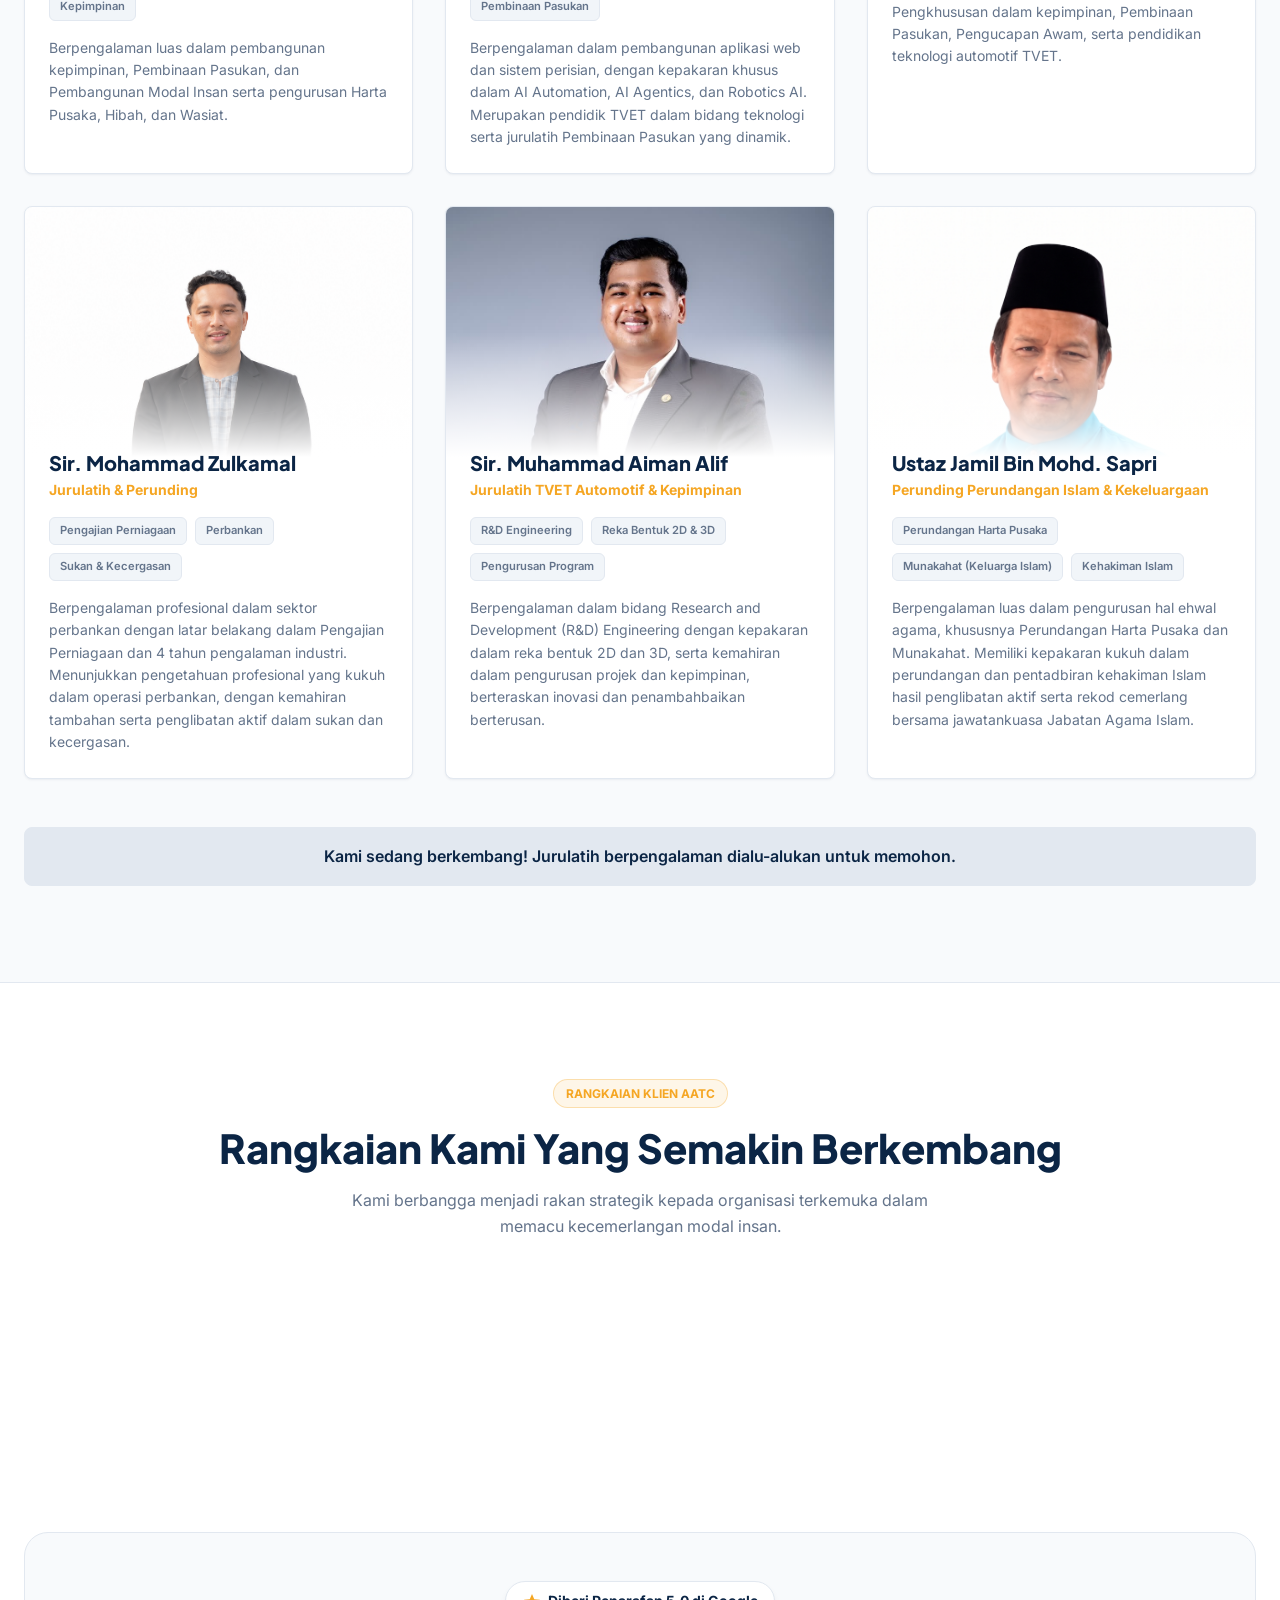
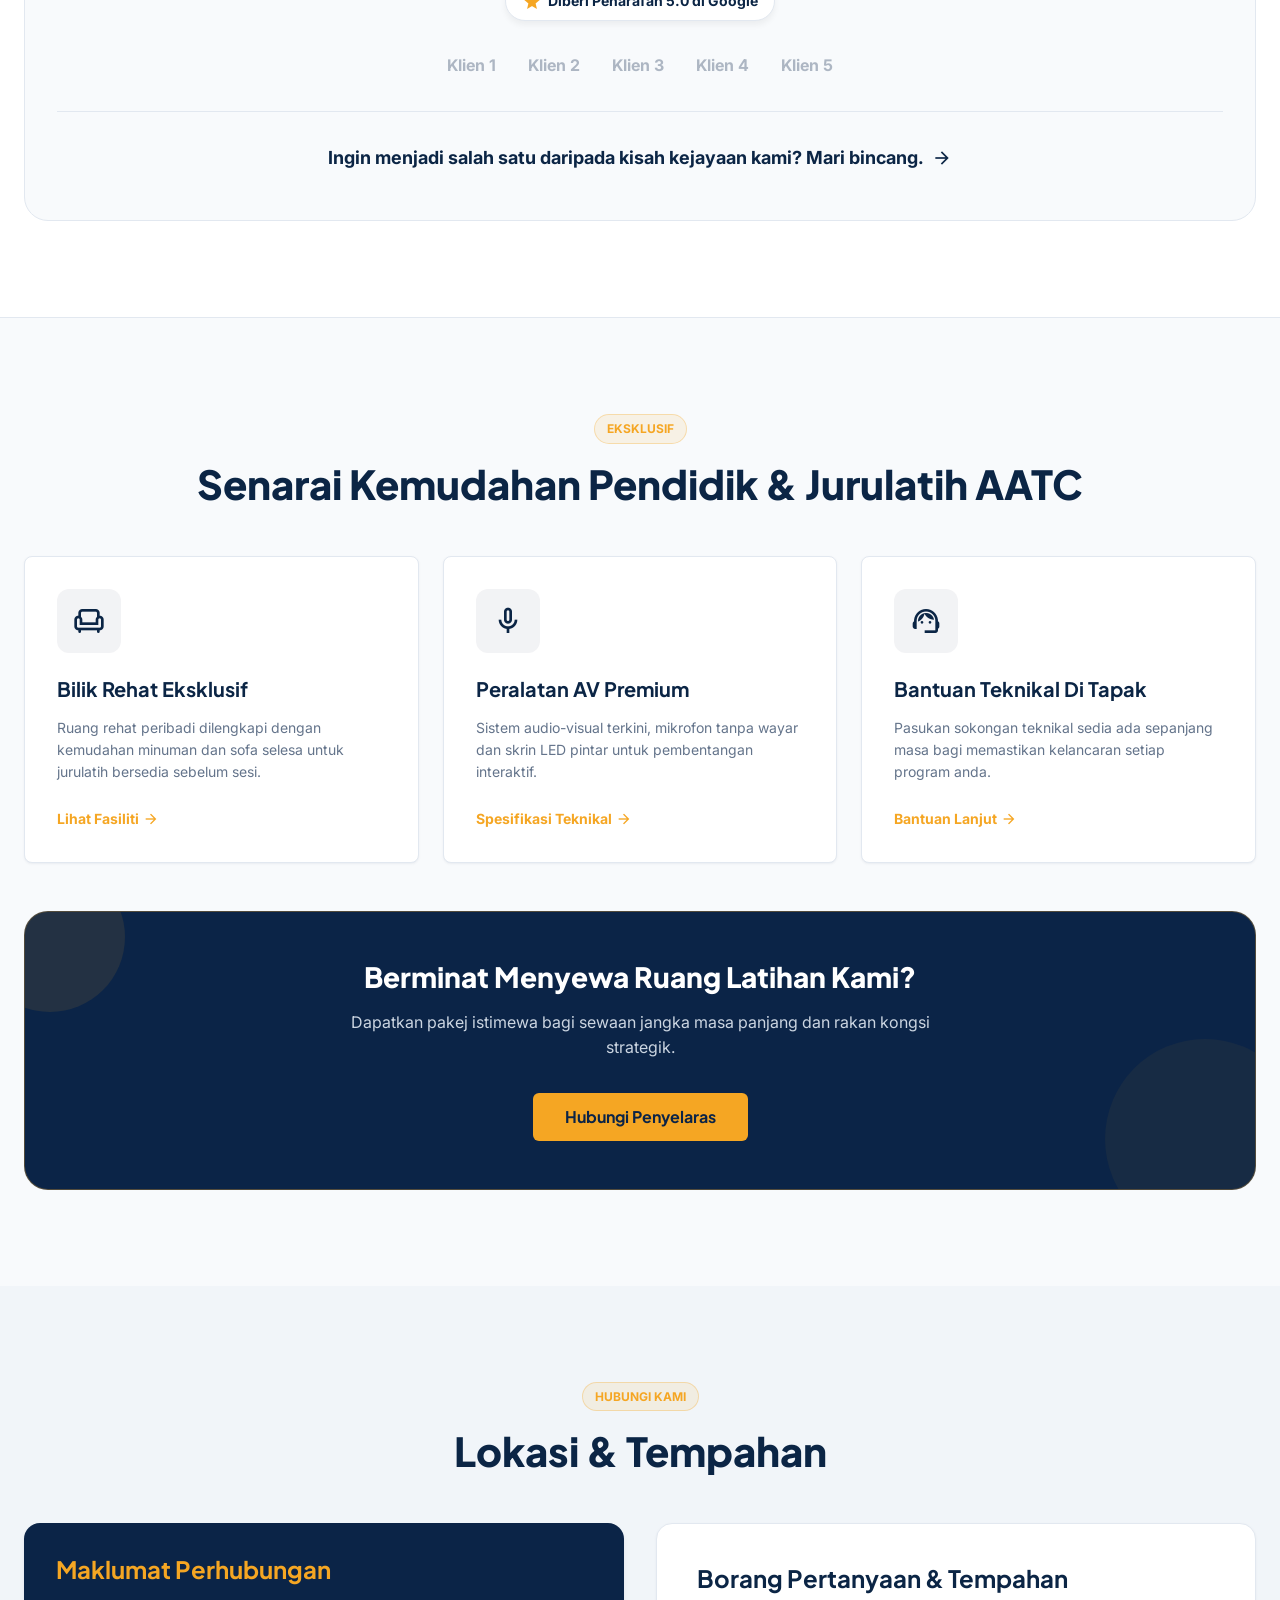
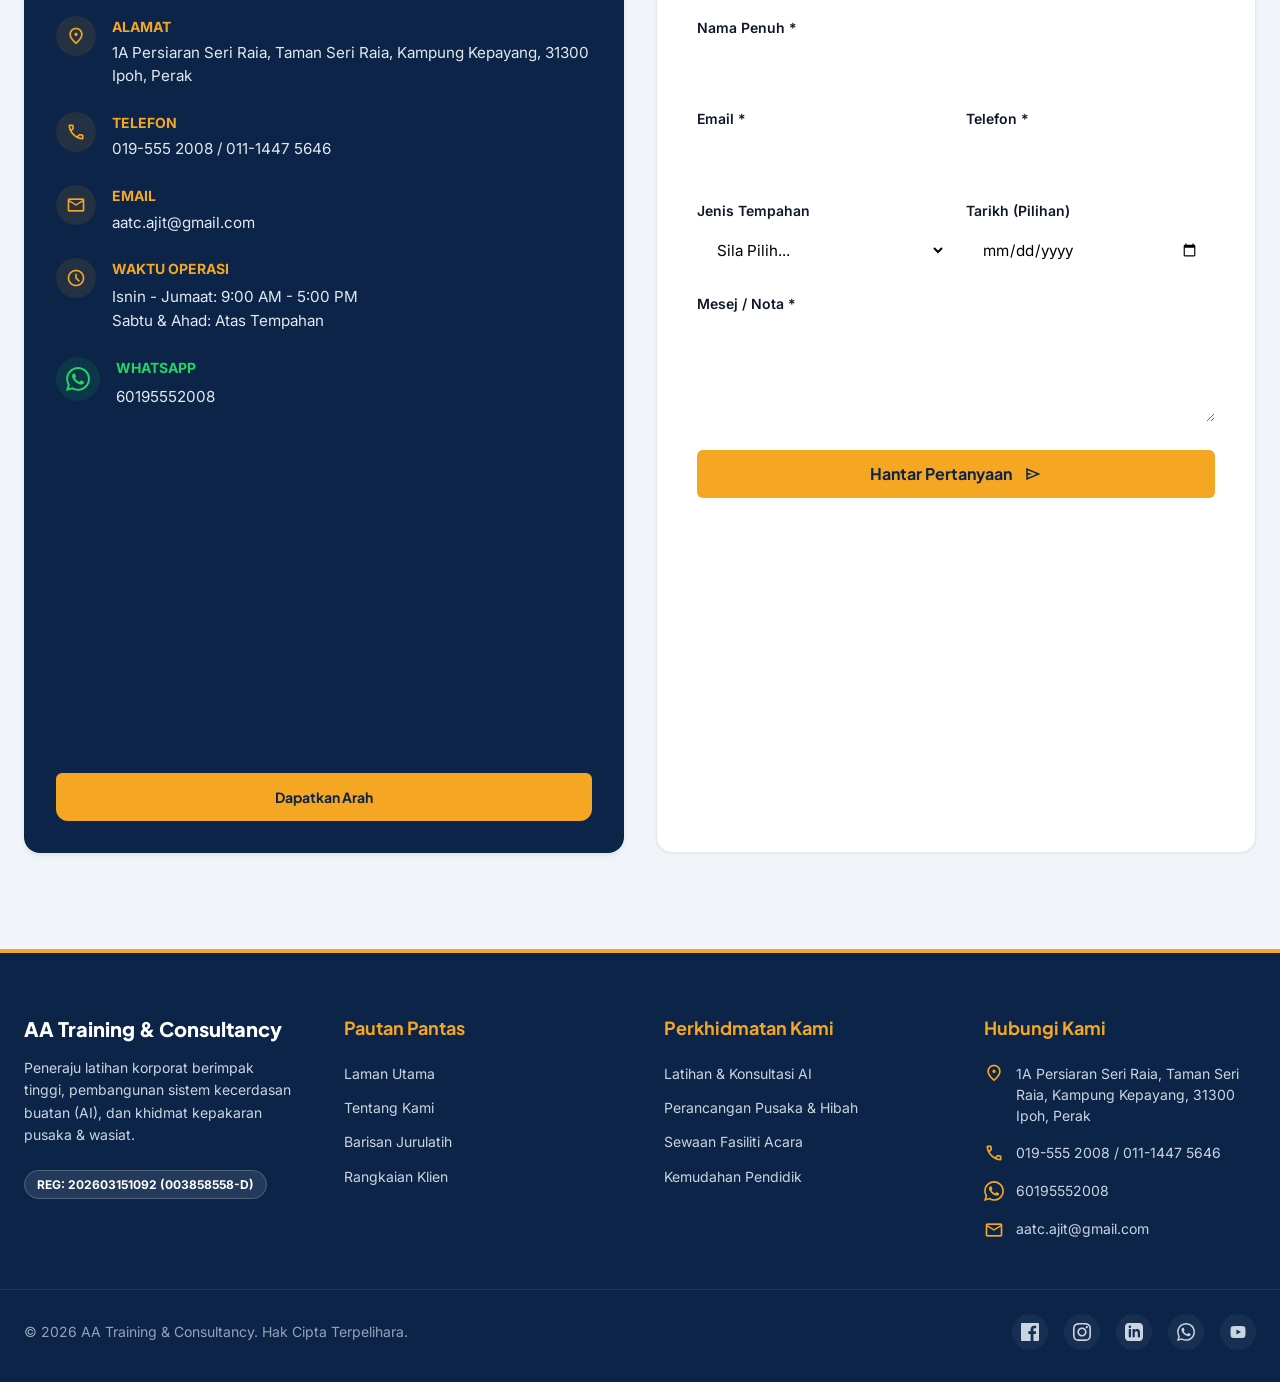
==== commit 47f8a61f: "Update site title, trainer stats, trainer 4 images, trainer 5 name, and instagram support" ====
--- a/index.html
+++ b/index.html
@@ -3,11 +3,11 @@
 <head>
   <meta charset="utf-8">
   <meta name="viewport" content="width=device-width, initial-scale=1.0">
-  <title>AATC — Latihan &amp; di Ipoh</title>
+  <title>AATC Training &amp; Consultancy in Ipoh</title>
   <meta name="description" content="Peneraju latihan korporat berimpak tinggi, pembangunan AI, khidmat pusaka &amp; wasiat, dan sewaan fasiliti di Ipoh, Perak.">
   
   <!-- Open Graph -->
-  <meta property="og:title" content="AATC — Latihan &amp; di Ipoh">
+  <meta property="og:title" content="AATC Training &amp; Consultancy in Ipoh">
   <meta property="og:description" content="Peneraju latihan korporat berimpak tinggi, pembangunan AI, khidmat pusaka &amp; wasiat, dan sewaan fasiliti di Ipoh, Perak.">
   <meta property="og:image" content="images/logo.png">
   <meta property="og:type" content="website">
@@ -33,8 +33,8 @@
         <a href="#" class="logo" style="display: flex; align-items: center; gap: 12px; text-decoration: none;">
           <img src="images/logo.png" alt="AATC Logo" class="logo-img" style="max-height: 50px; width: auto; object-fit: contain;">
           <div style="display: flex; flex-direction: column; justify-content: center;">
-            <span style="font-family: var(--font-display, 'Plus Jakarta Sans', sans-serif); font-size: 1.5rem; font-weight: 800; color: #0B2447; line-height: 1;">AATC</span>
-            <span style="font-family: var(--font-display, 'Plus Jakarta Sans', sans-serif); font-size: 0.75rem; font-weight: 700; color: #64748b; letter-spacing: 0.05em; line-height: 1.2; margin-top: 2px;">TRAINING &amp; CONSULTANCY</span>
+            <span id="logo-title" style="font-family: var(--font-display, 'Plus Jakarta Sans', sans-serif); font-size: 1.5rem; font-weight: 800; color: #0B2447; line-height: 1;">AATC</span>
+            <span id="logo-subtitle" style="font-family: var(--font-display, 'Plus Jakarta Sans', sans-serif); font-size: 0.75rem; font-weight: 700; color: #64748b; letter-spacing: 0.05em; line-height: 1.2; margin-top: 2px;">LATIHAN &amp; KONSULTANSI</span>
           </div>
         </a>
 
@@ -390,8 +390,11 @@
 
         <div style="display:flex;gap:1rem;">
           <!-- Social icons — hrefs populated by JS -->
-          <a id="social-facebook" href="#" style="color:#cbd5e1;display:flex;align-items:center;justify-content:center;width:36px;height:36px;background-color:rgba(255,255,255,0.05);border-radius:50%;text-decoration:none;transition:color 0.2s,background-color 0.2s;" onmouseover="this.style.color='#F5A623';this.style.backgroundColor='rgba(245,166,35,0.1)'" onmouseout="this.style.color='#cbd5e1';this.style.backgroundColor='rgba(255,255,255,0.05)'">
+          <a id="social-facebook" href="#" target="_blank" rel="noopener" style="color:#cbd5e1;display:flex;align-items:center;justify-content:center;width:36px;height:36px;background-color:rgba(255,255,255,0.05);border-radius:50%;text-decoration:none;transition:color 0.2s,background-color 0.2s;" onmouseover="this.style.color='#F5A623';this.style.backgroundColor='rgba(245,166,35,0.1)'" onmouseout="this.style.color='#cbd5e1';this.style.backgroundColor='rgba(255,255,255,0.05)'">
             <svg width="18" height="18" fill="currentColor" viewBox="0 0 24 24"><path d="M22.675 0h-21.35c-.732 0-1.325.593-1.325 1.325v21.351c0 .731.593 1.324 1.325 1.324h11.495v-9.294h-3.128v-3.622h3.128v-2.671c0-3.1 1.893-4.788 4.659-4.788 1.325 0 2.463.099 2.795.143v3.24l-1.918.001c-1.504 0-1.795.715-1.795 1.763v2.313h3.587l-.467 3.622h-3.12v9.293h6.116c.73 0 1.323-.593 1.323-1.325v-21.35c0-.732-.593-1.325-1.325-1.325z"/></svg>
+          </a>
+          <a id="social-instagram" href="#" target="_blank" rel="noopener" style="color:#cbd5e1;display:flex;align-items:center;justify-content:center;width:36px;height:36px;background-color:rgba(255,255,255,0.05);border-radius:50%;text-decoration:none;transition:color 0.2s,background-color 0.2s;" onmouseover="this.style.color='#F5A623';this.style.backgroundColor='rgba(245,166,35,0.1)'" onmouseout="this.style.color='#cbd5e1';this.style.backgroundColor='rgba(255,255,255,0.05)'">
+            <svg width="18" height="18" fill="currentColor" viewBox="0 0 24 24"><path d="M12 2.163c3.204 0 3.584.012 4.85.07 3.252.148 4.771 1.691 4.919 4.919.058 1.265.069 1.645.069 4.849 0 3.205-.012 3.584-.069 4.849-.149 3.225-1.664 4.771-4.919 4.919-1.266.058-1.644.07-4.85.07-3.204 0-3.584-.012-4.849-.07-3.26-.149-4.771-1.699-4.919-4.92-.058-1.265-.07-1.644-.07-4.849 0-3.204.013-3.583.07-4.849.149-3.227 1.664-4.771 4.919-4.919 1.266-.057 1.645-.069 4.849-.069zm0-2.163c-3.259 0-3.667.014-4.947.072-4.358.2-6.78 2.618-6.98 6.98-.059 1.281-.073 1.689-.073 4.948 0 3.259.014 3.668.072 4.948.2 4.358 2.618 6.78 6.98 6.98 1.281.058 1.689.072 4.948.072 3.259 0 3.668-.014 4.948-.072 4.354-.2 6.782-2.618 6.979-6.98.059-1.28.073-1.689.073-4.948 0-3.259-.014-3.667-.072-4.947-.196-4.354-2.617-6.78-6.979-6.98-1.281-.059-1.69-.073-4.949-.073zm0 5.838c-3.403 0-6.162 2.759-6.162 6.162s2.759 6.163 6.162 6.163 6.162-2.759 6.162-6.163c0-3.403-2.759-6.162-6.162-6.162zm0 10.162c-2.209 0-4-1.79-4-4 0-2.209 1.791-4 4-4s4 1.791 4 4c0 2.21-1.791 4-4 4zm6.406-11.845c-.796 0-1.441.645-1.441 1.44s.645 1.44 1.441 1.44c.795 0 1.439-.645 1.439-1.44s-.644-1.44-1.439-1.44z"/></svg>
           </a>
           <a id="social-linkedin" href="#" style="color:#cbd5e1;display:flex;align-items:center;justify-content:center;width:36px;height:36px;background-color:rgba(255,255,255,0.05);border-radius:50%;text-decoration:none;transition:color 0.2s,background-color 0.2s;" onmouseover="this.style.color='#F5A623';this.style.backgroundColor='rgba(245,166,35,0.1)'" onmouseout="this.style.color='#cbd5e1';this.style.backgroundColor='rgba(255,255,255,0.05)'">
             <svg width="18" height="18" fill="currentColor" viewBox="0 0 24 24"><path d="M19 0h-14c-2.761 0-5 2.239-5 5v14c0 2.761 2.239 5 5 5h14c2.762 0 5-2.239 5-5v-14c0-2.761-2.238-5-5-5zm-11 19h-3v-11h3v11zm-1.5-12.268c-.966 0-1.75-.79-1.75-1.764s.784-1.764 1.75-1.764 1.75.79 1.75 1.764-.783 1.764-1.75 1.764zm13.5 12.268h-3v-5.604c0-3.368-4-3.113-4 0v5.604h-3v-11h3v1.765c1.396-2.586 7-2.777 7 2.476v6.759z"/></svg>
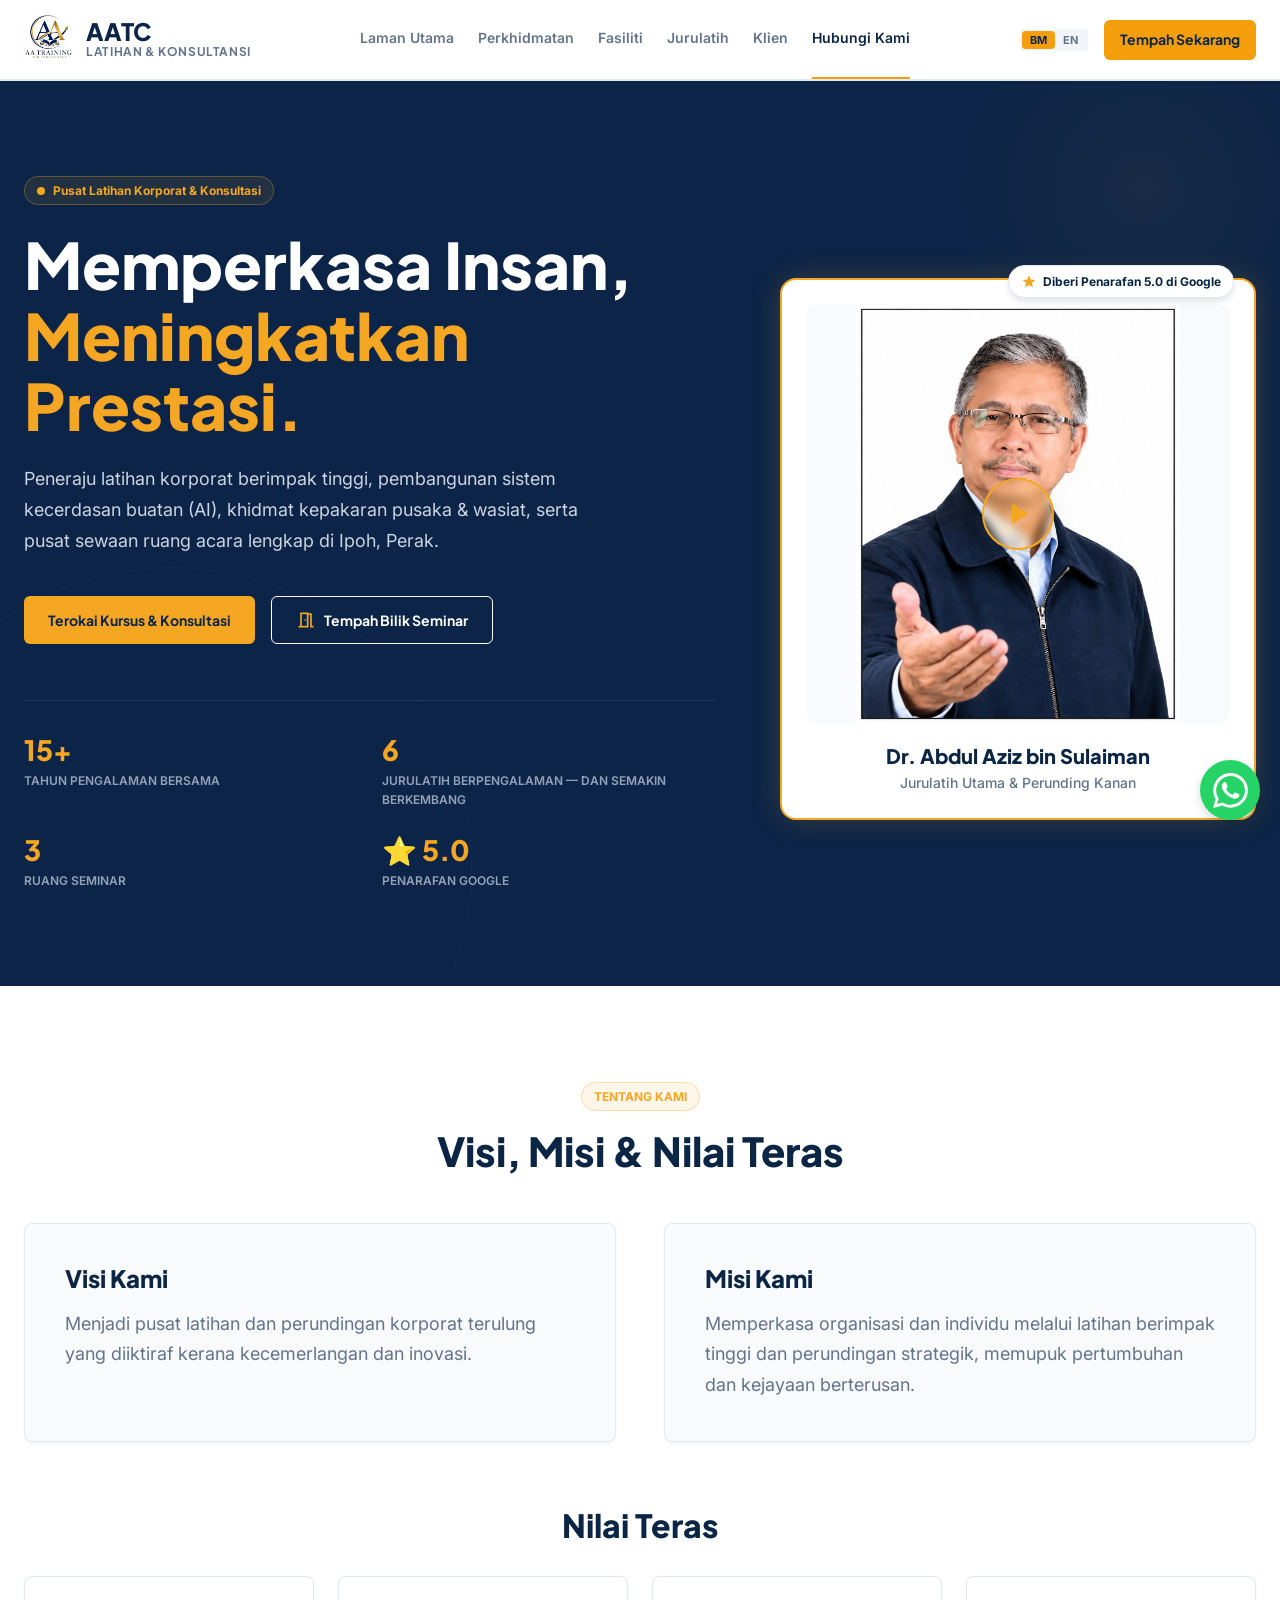
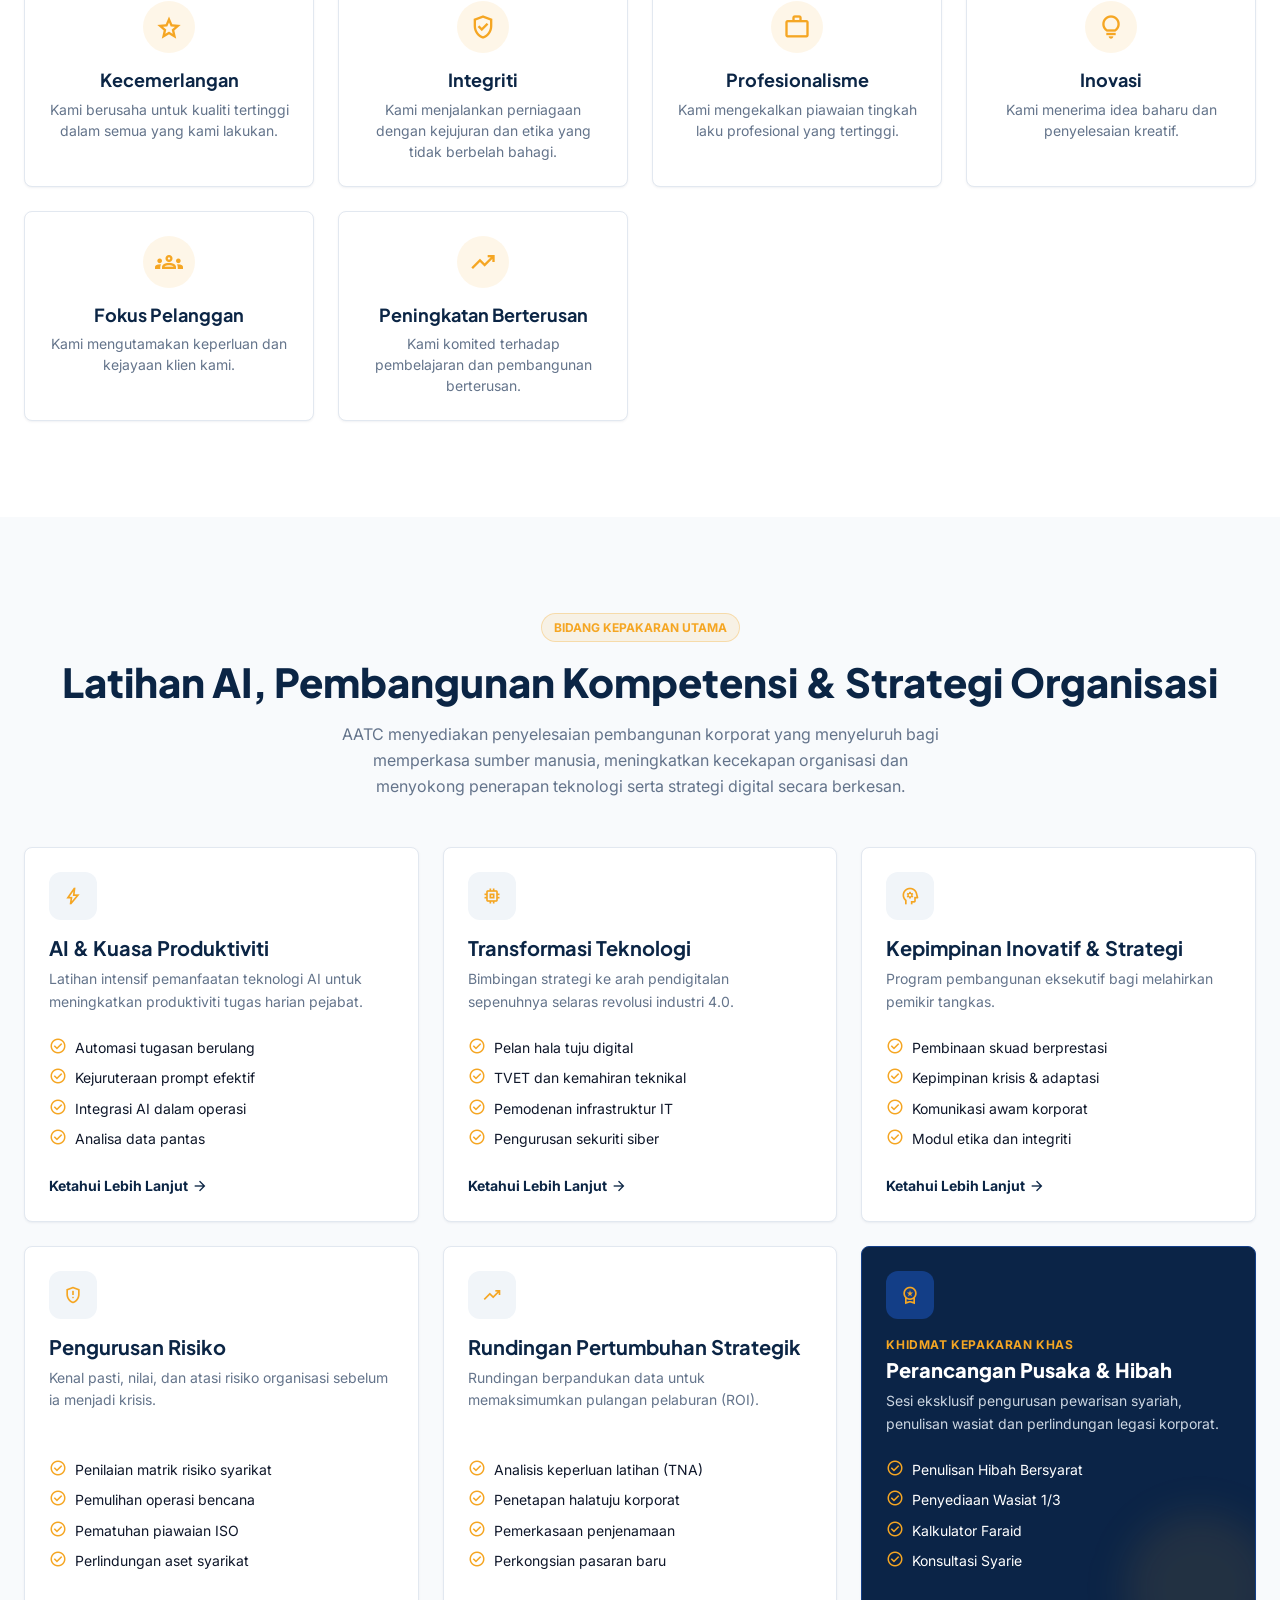
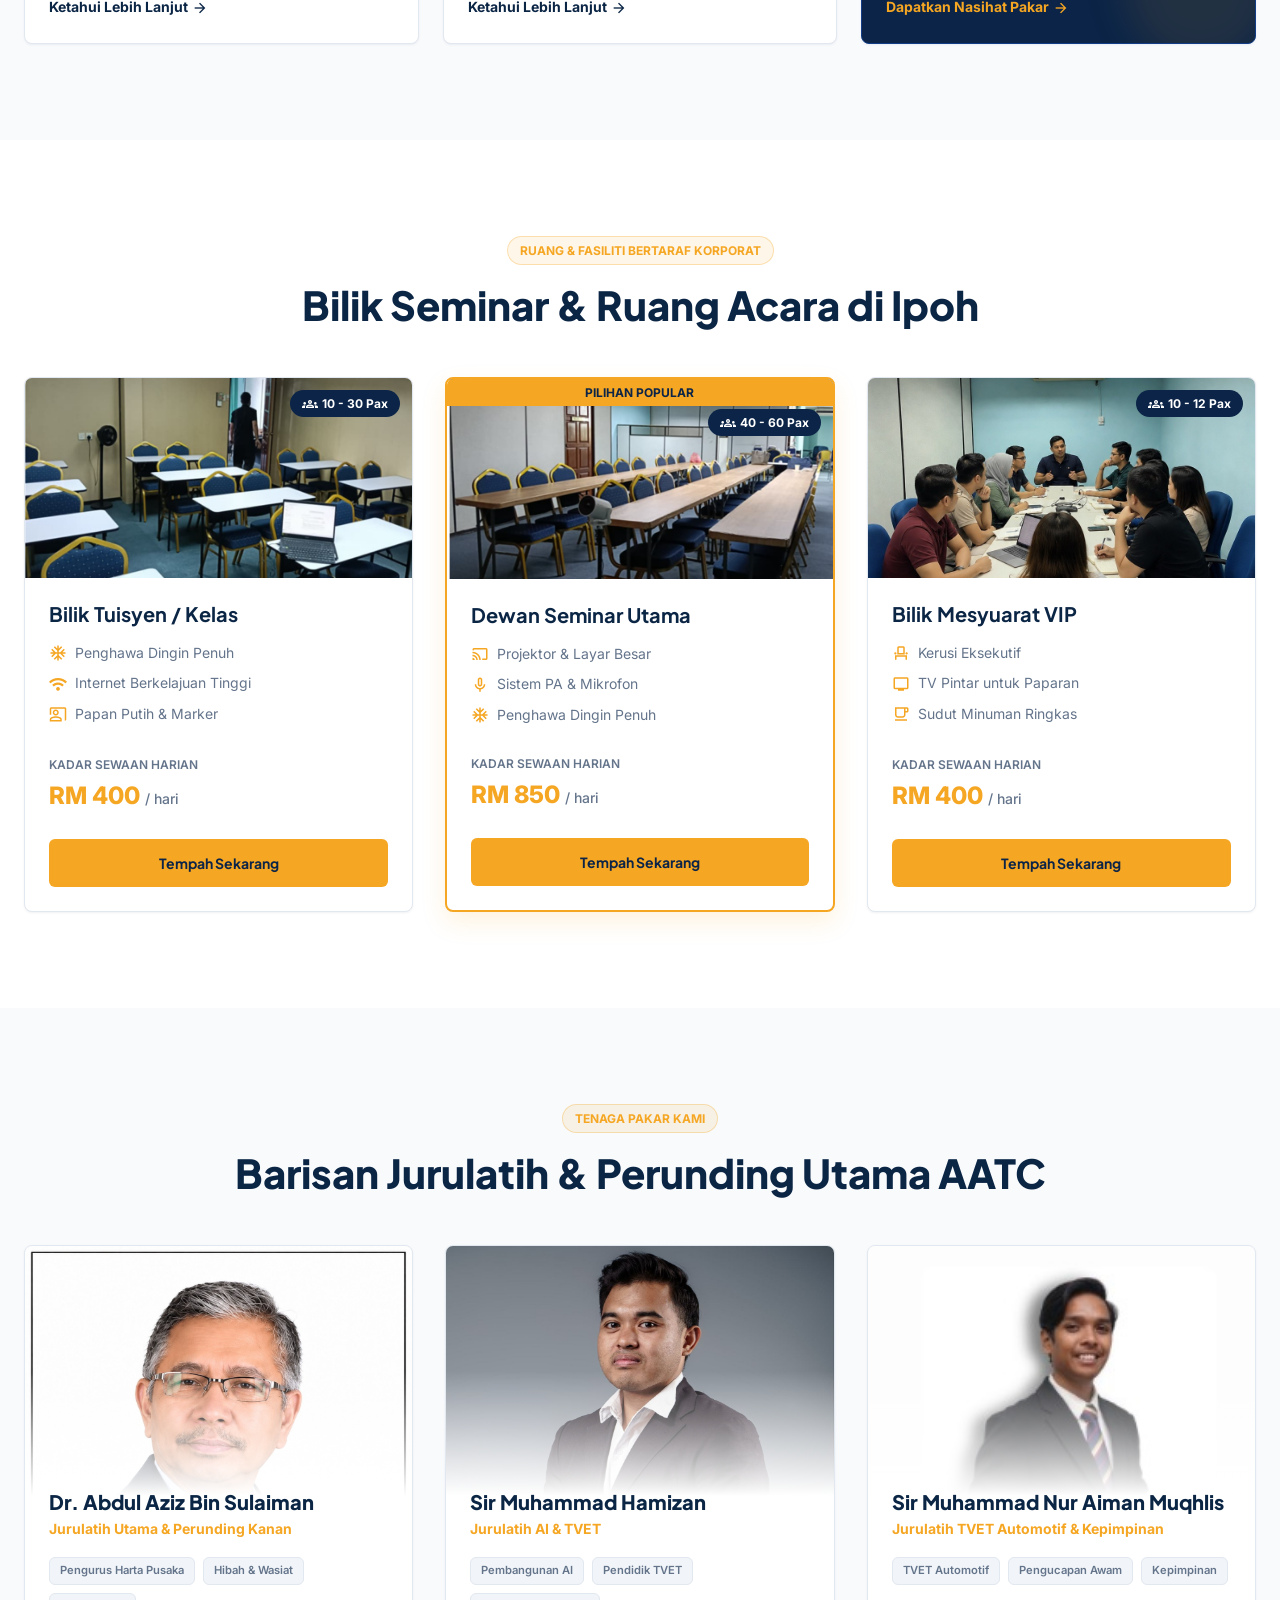
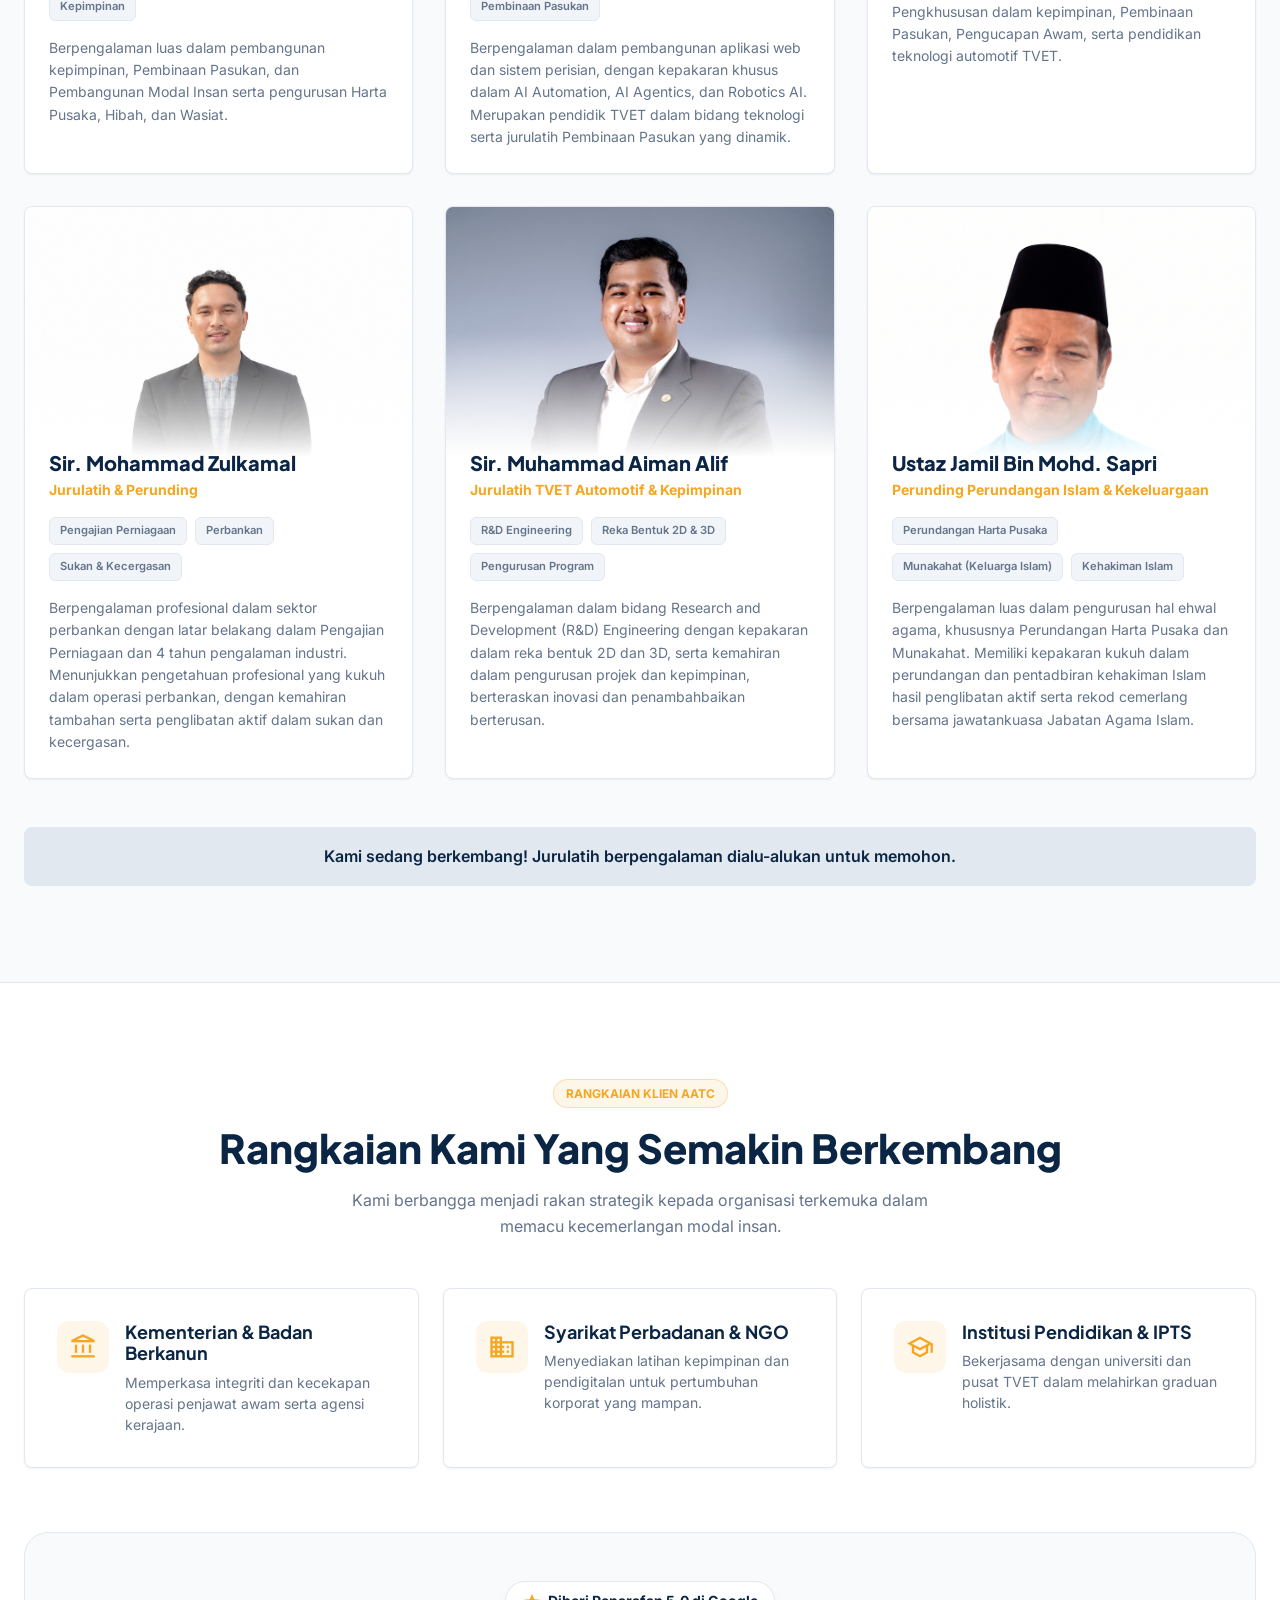
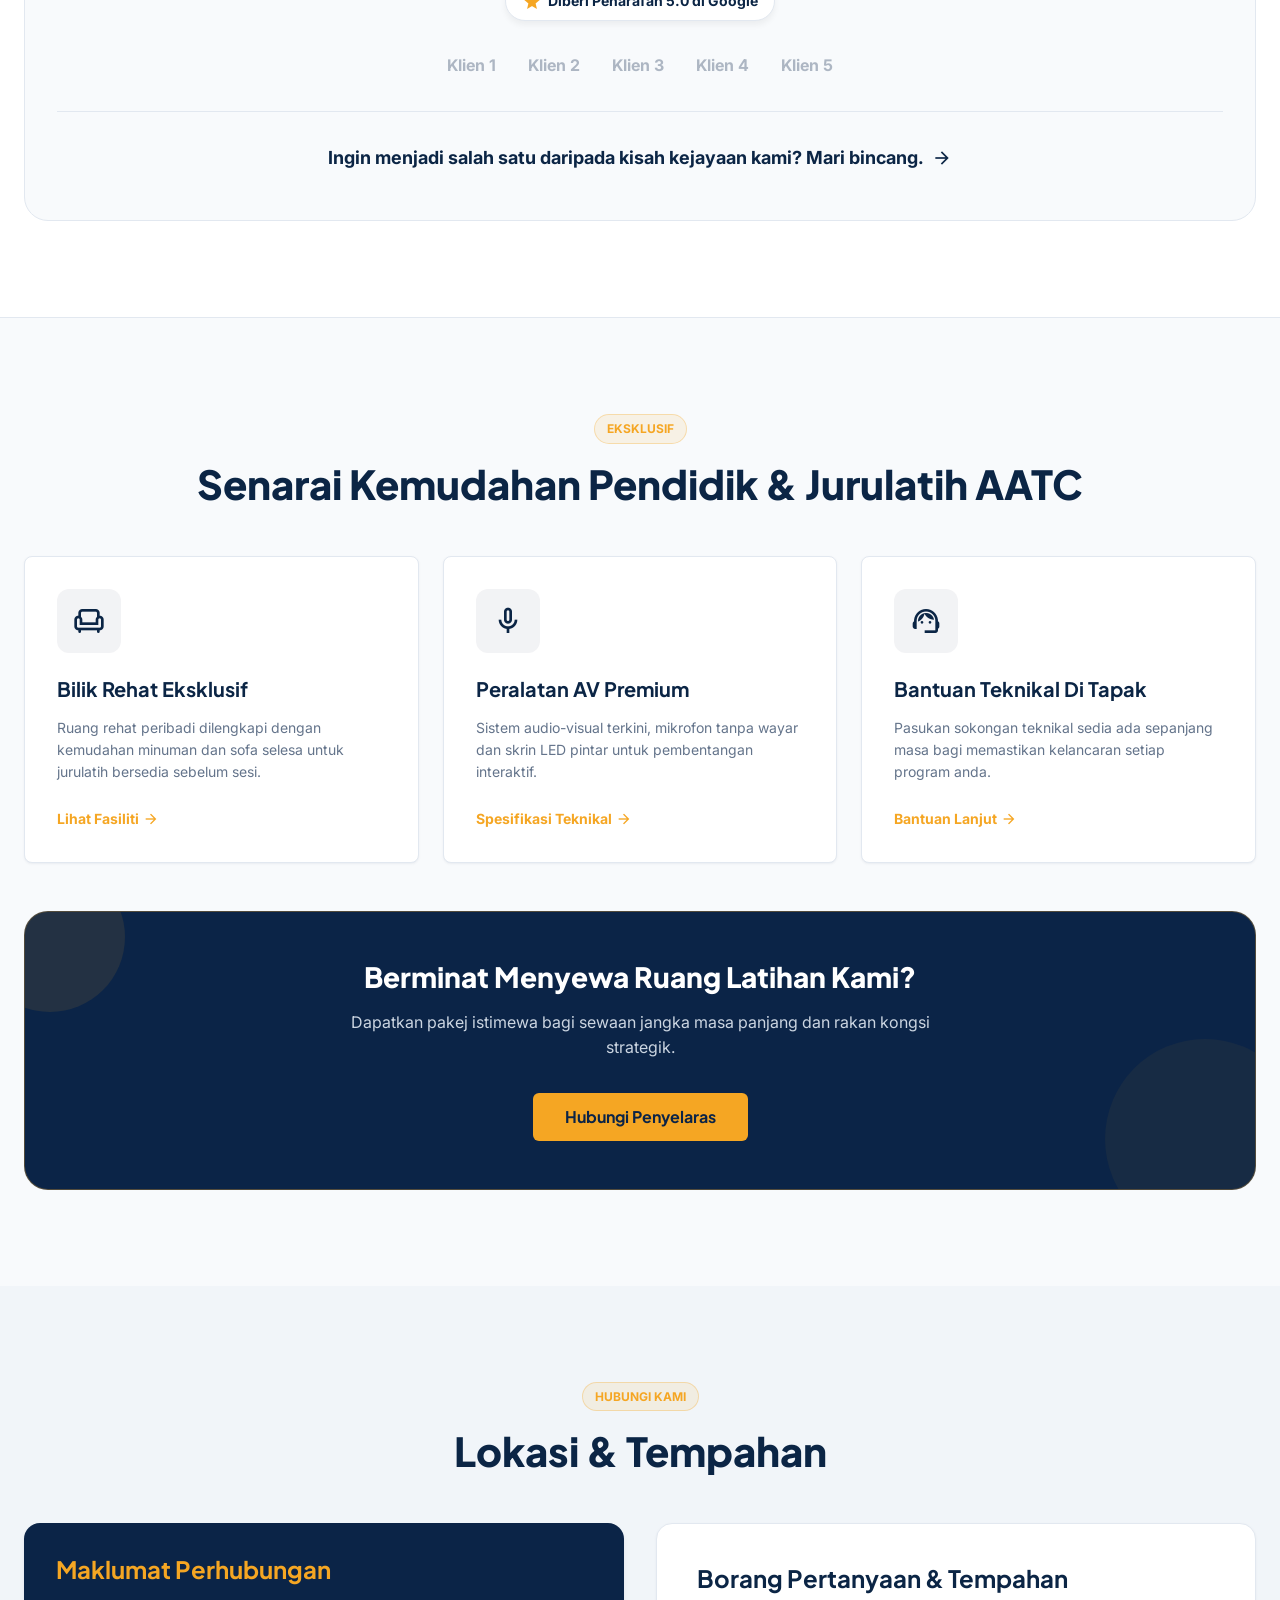
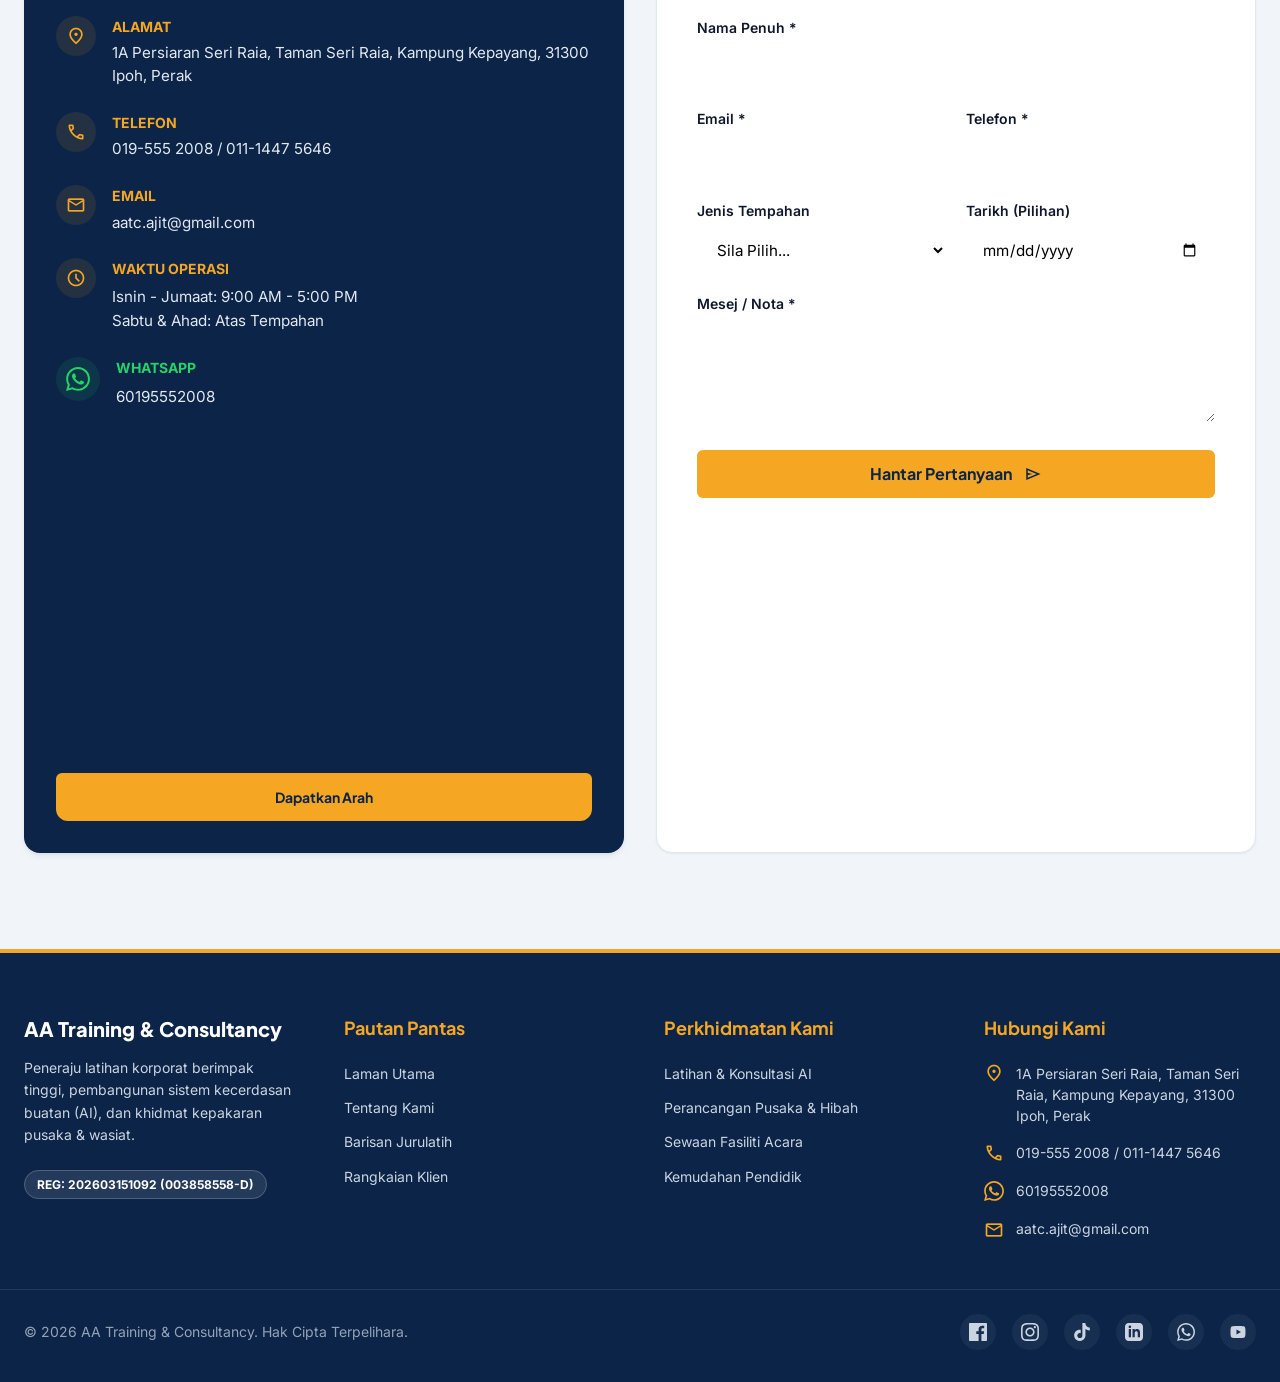
==== commit 076b80c7: "Update Facebook, Instagram, and TikTok links with icons" ====
--- a/index.html
+++ b/index.html
@@ -396,6 +396,9 @@
           <a id="social-instagram" href="#" target="_blank" rel="noopener" style="color:#cbd5e1;display:flex;align-items:center;justify-content:center;width:36px;height:36px;background-color:rgba(255,255,255,0.05);border-radius:50%;text-decoration:none;transition:color 0.2s,background-color 0.2s;" onmouseover="this.style.color='#F5A623';this.style.backgroundColor='rgba(245,166,35,0.1)'" onmouseout="this.style.color='#cbd5e1';this.style.backgroundColor='rgba(255,255,255,0.05)'">
             <svg width="18" height="18" fill="currentColor" viewBox="0 0 24 24"><path d="M12 2.163c3.204 0 3.584.012 4.85.07 3.252.148 4.771 1.691 4.919 4.919.058 1.265.069 1.645.069 4.849 0 3.205-.012 3.584-.069 4.849-.149 3.225-1.664 4.771-4.919 4.919-1.266.058-1.644.07-4.85.07-3.204 0-3.584-.012-4.849-.07-3.26-.149-4.771-1.699-4.919-4.92-.058-1.265-.07-1.644-.07-4.849 0-3.204.013-3.583.07-4.849.149-3.227 1.664-4.771 4.919-4.919 1.266-.057 1.645-.069 4.849-.069zm0-2.163c-3.259 0-3.667.014-4.947.072-4.358.2-6.78 2.618-6.98 6.98-.059 1.281-.073 1.689-.073 4.948 0 3.259.014 3.668.072 4.948.2 4.358 2.618 6.78 6.98 6.98 1.281.058 1.689.072 4.948.072 3.259 0 3.668-.014 4.948-.072 4.354-.2 6.782-2.618 6.979-6.98.059-1.28.073-1.689.073-4.948 0-3.259-.014-3.667-.072-4.947-.196-4.354-2.617-6.78-6.979-6.98-1.281-.059-1.69-.073-4.949-.073zm0 5.838c-3.403 0-6.162 2.759-6.162 6.162s2.759 6.163 6.162 6.163 6.162-2.759 6.162-6.163c0-3.403-2.759-6.162-6.162-6.162zm0 10.162c-2.209 0-4-1.79-4-4 0-2.209 1.791-4 4-4s4 1.791 4 4c0 2.21-1.791 4-4 4zm6.406-11.845c-.796 0-1.441.645-1.441 1.44s.645 1.44 1.441 1.44c.795 0 1.439-.645 1.439-1.44s-.644-1.44-1.439-1.44z"/></svg>
           </a>
+          <a id="social-tiktok" href="#" target="_blank" rel="noopener" style="color:#cbd5e1;display:flex;align-items:center;justify-content:center;width:36px;height:36px;background-color:rgba(255,255,255,0.05);border-radius:50%;text-decoration:none;transition:color 0.2s,background-color 0.2s;" onmouseover="this.style.color='#F5A623';this.style.backgroundColor='rgba(245,166,35,0.1)'" onmouseout="this.style.color='#cbd5e1';this.style.backgroundColor='rgba(255,255,255,0.05)'">
+            <svg width="18" height="18" fill="currentColor" viewBox="0 0 24 24"><path d="M12.525.02c1.31-.02 2.61-.01 3.91-.02.08 1.53.63 3.09 1.75 4.17 1.12 1.11 2.7 1.62 4.24 1.79v4.03c-1.44-.05-2.89-.35-4.2-.97-.57-.26-1.1-.59-1.62-.93-.01 2.92.01 5.84-.02 8.75-.08 1.4-.54 2.79-1.35 3.94-1.31 1.92-3.58 3.17-5.91 3.21-1.43.08-2.86-.31-4.08-1.03-2.02-1.19-3.44-3.37-3.65-5.71-.02-.5-.03-1-.01-1.49.18-1.9 1.12-3.72 2.58-4.96 1.66-1.44 3.98-2.13 6.15-1.72.02 1.48-.04 2.96-.04 4.44-.99-.32-2.15-.23-3.02.37-.63.41-1.11 1.04-1.36 1.75-.21.51-.24 1.07-.14 1.61.24 1.64 1.82 3.02 3.5 2.87 1.12-.01 2.19-.66 2.77-1.61.19-.33.4-.67.41-1.06.1-1.79.06-3.57.07-5.36.01-4.03-.01-8.05.02-12.07z"/></svg>
+          </a>
           <a id="social-linkedin" href="#" style="color:#cbd5e1;display:flex;align-items:center;justify-content:center;width:36px;height:36px;background-color:rgba(255,255,255,0.05);border-radius:50%;text-decoration:none;transition:color 0.2s,background-color 0.2s;" onmouseover="this.style.color='#F5A623';this.style.backgroundColor='rgba(245,166,35,0.1)'" onmouseout="this.style.color='#cbd5e1';this.style.backgroundColor='rgba(255,255,255,0.05)'">
             <svg width="18" height="18" fill="currentColor" viewBox="0 0 24 24"><path d="M19 0h-14c-2.761 0-5 2.239-5 5v14c0 2.761 2.239 5 5 5h14c2.762 0 5-2.239 5-5v-14c0-2.761-2.238-5-5-5zm-11 19h-3v-11h3v11zm-1.5-12.268c-.966 0-1.75-.79-1.75-1.764s.784-1.764 1.75-1.764 1.75.79 1.75 1.764-.783 1.764-1.75 1.764zm13.5 12.268h-3v-5.604c0-3.368-4-3.113-4 0v5.604h-3v-11h3v1.765c1.396-2.586 7-2.777 7 2.476v6.759z"/></svg>
           </a>
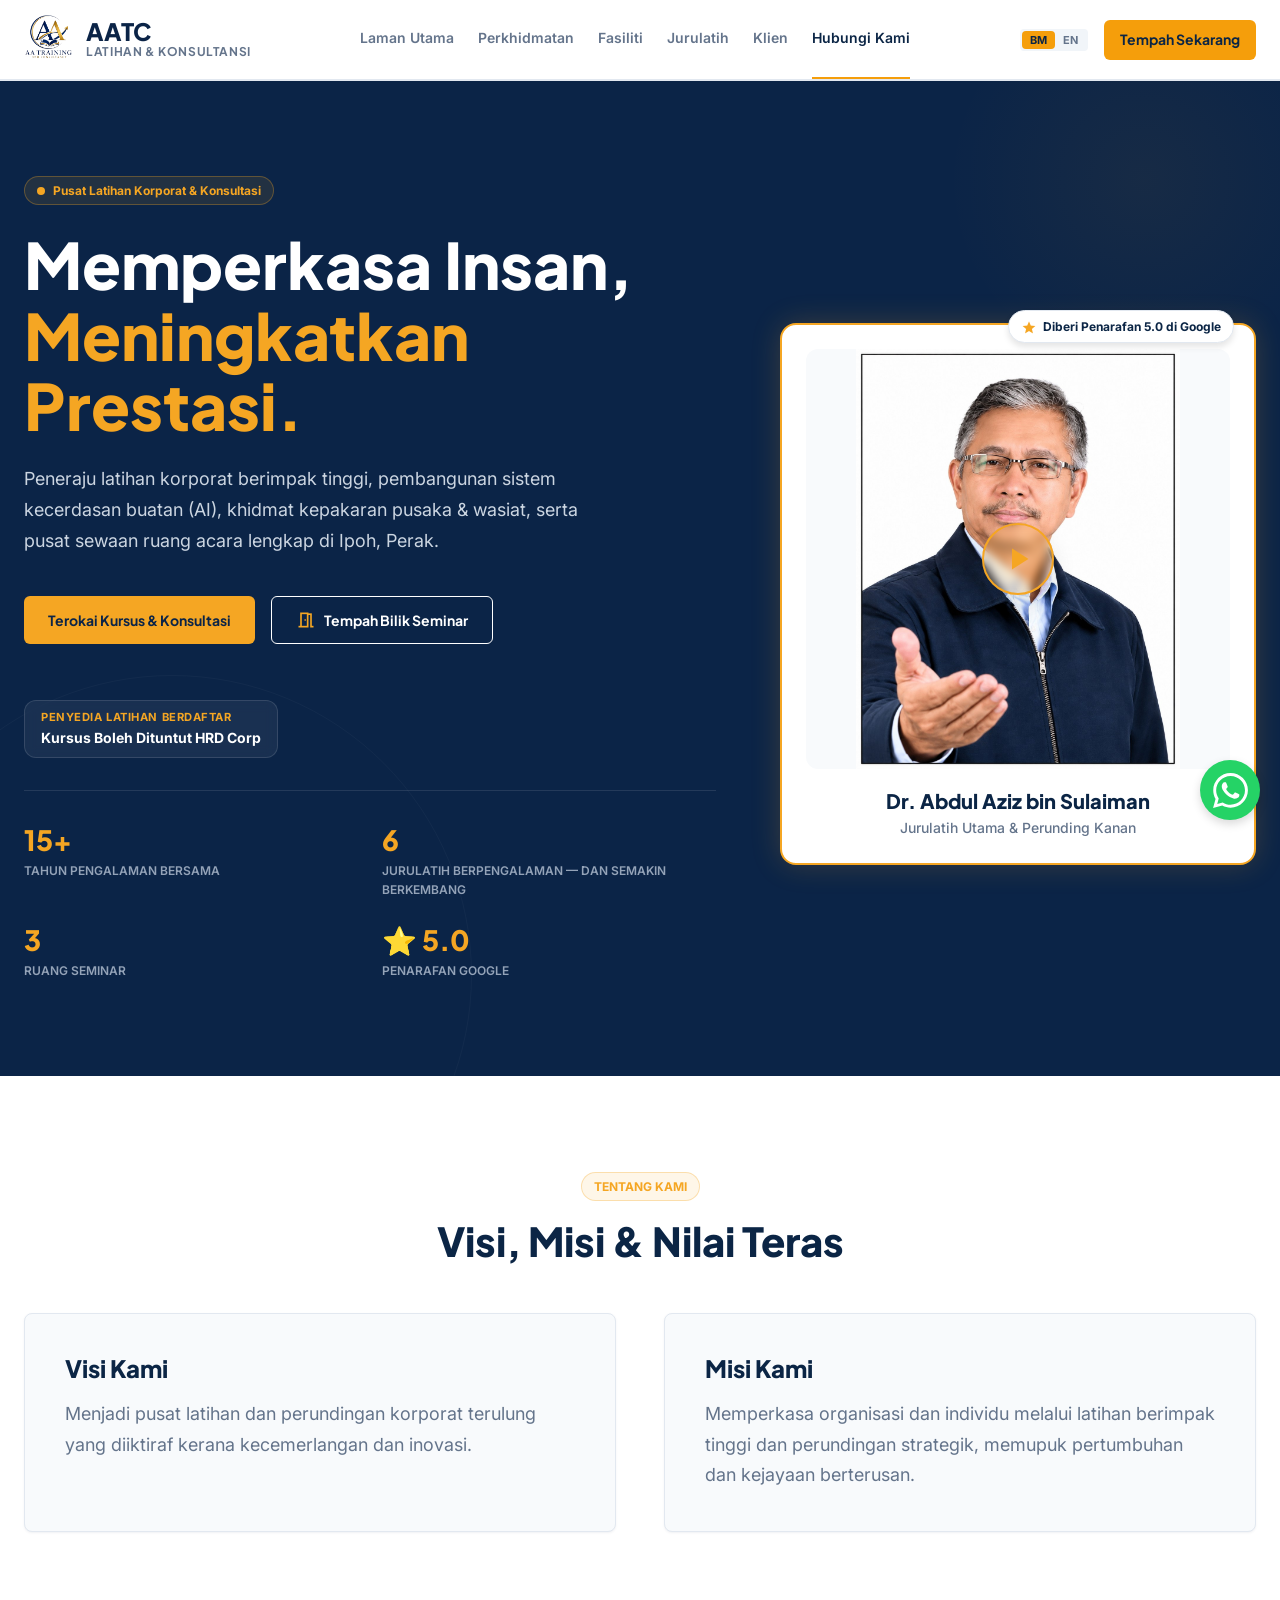
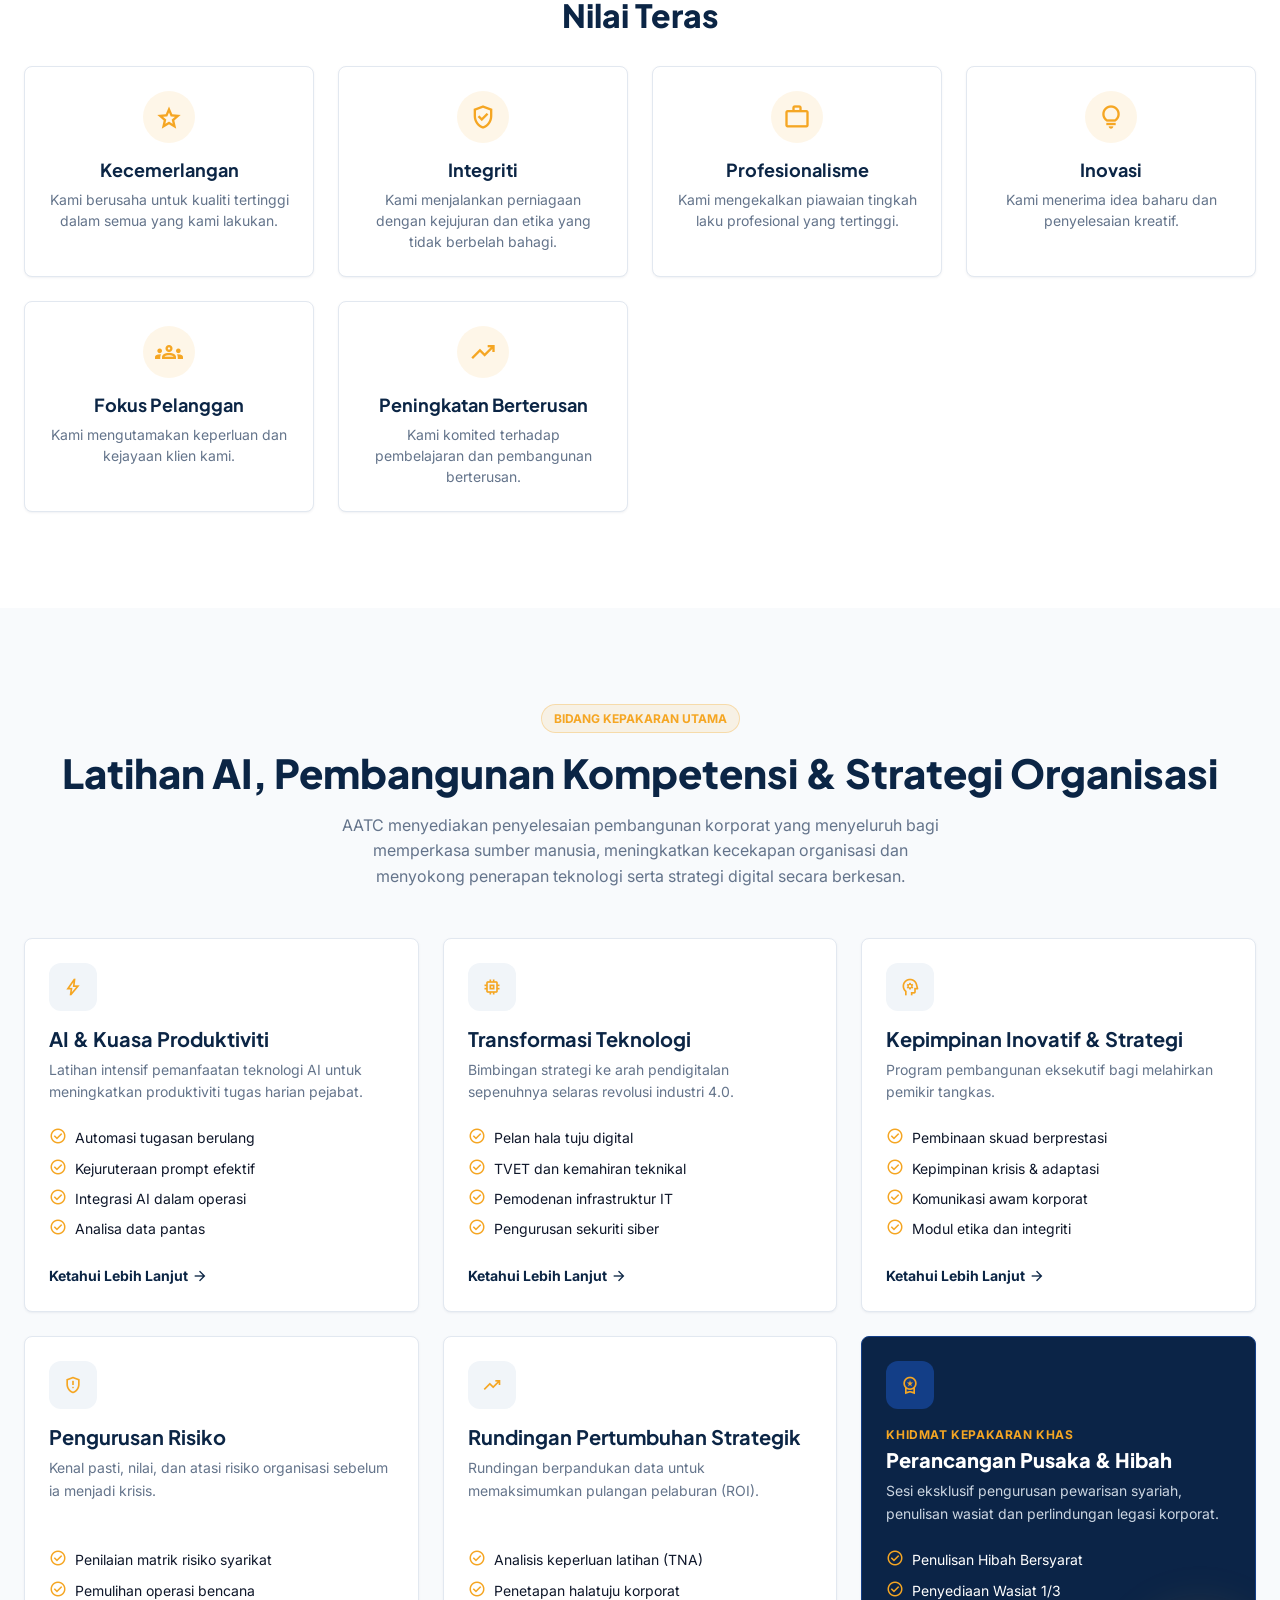
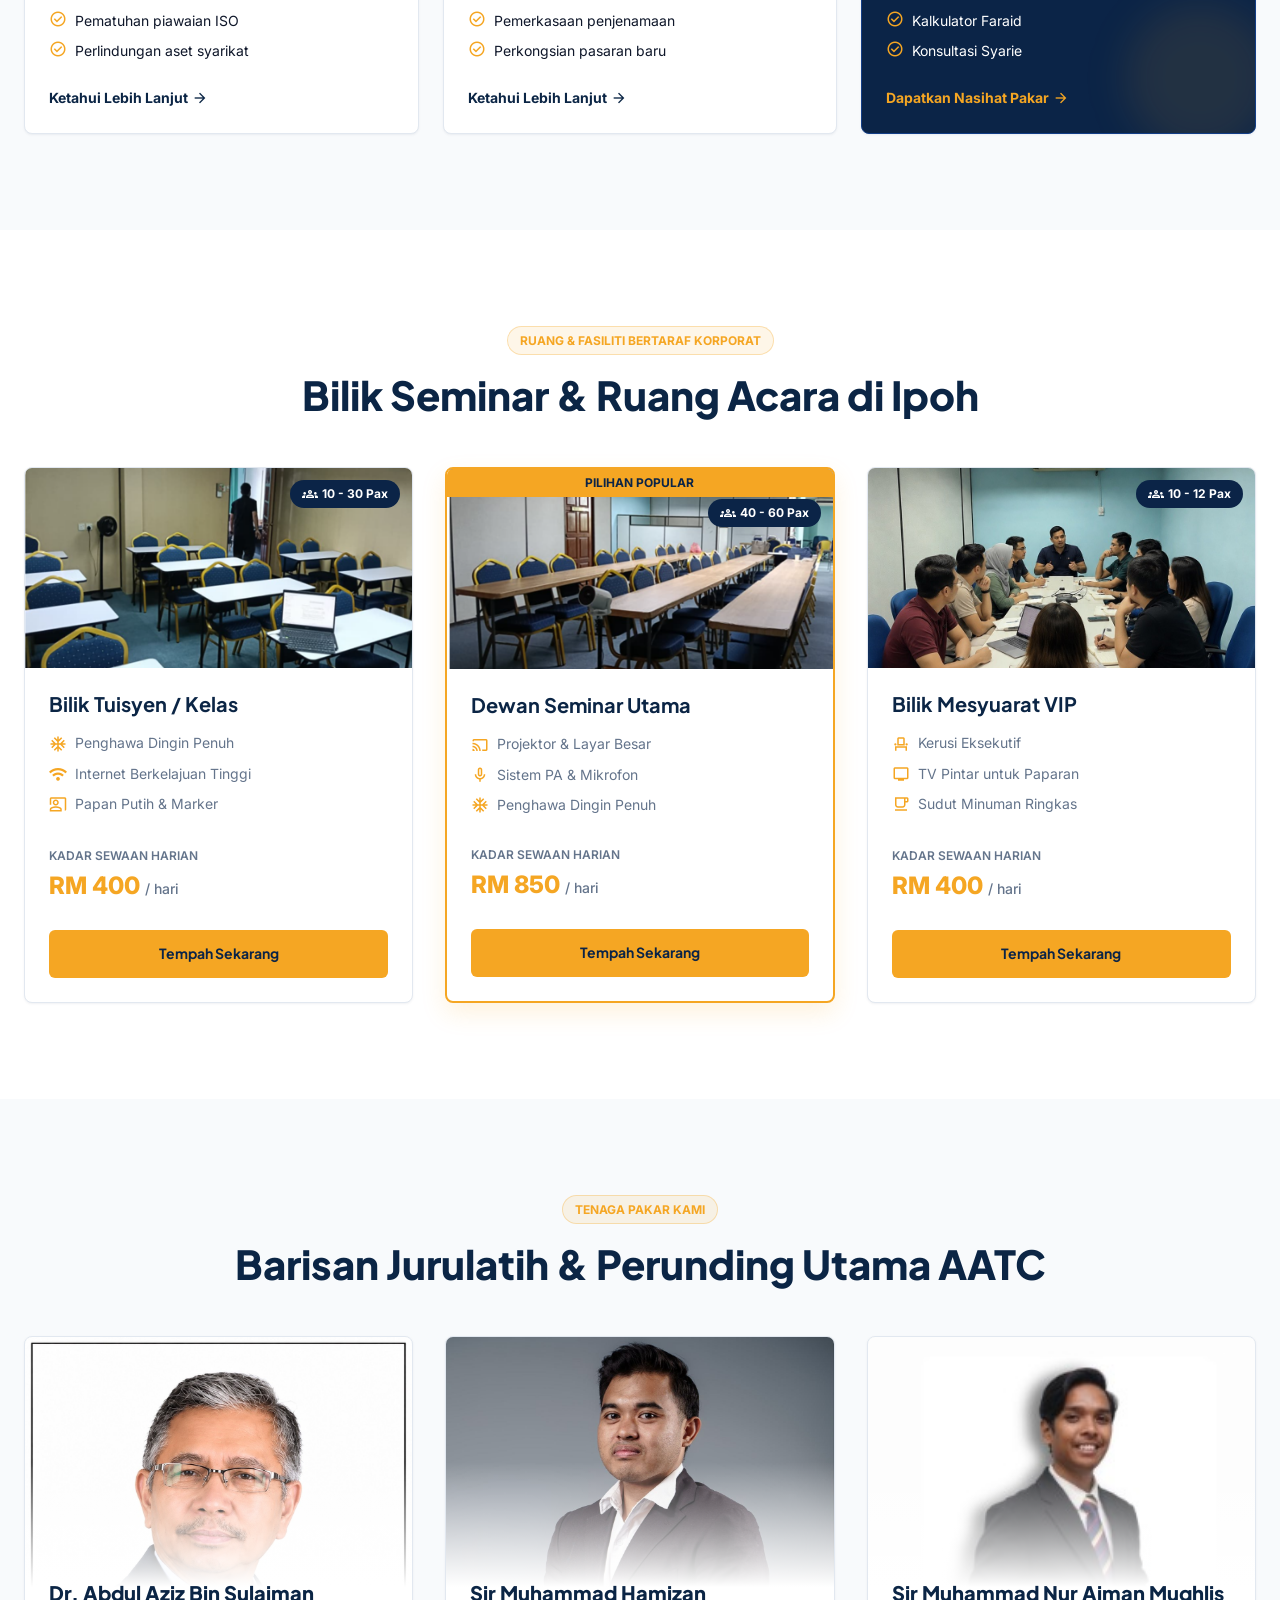
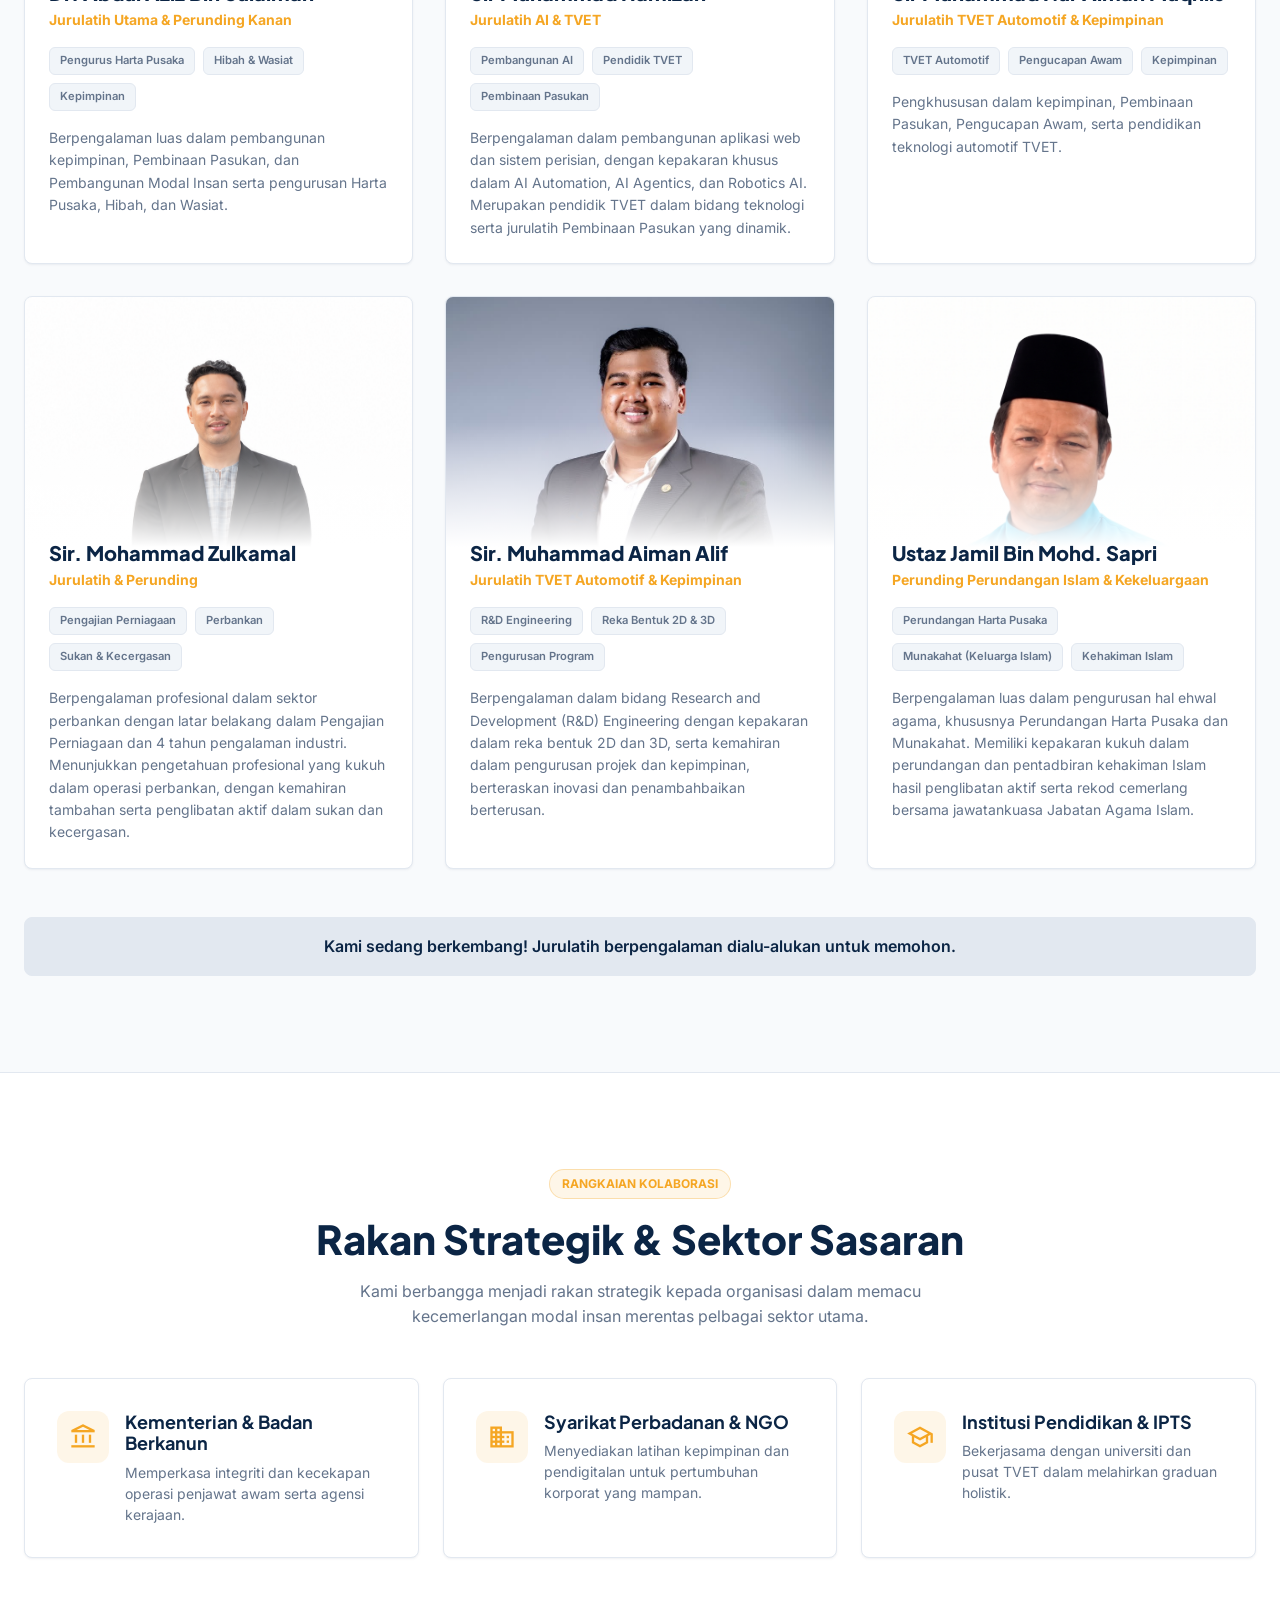
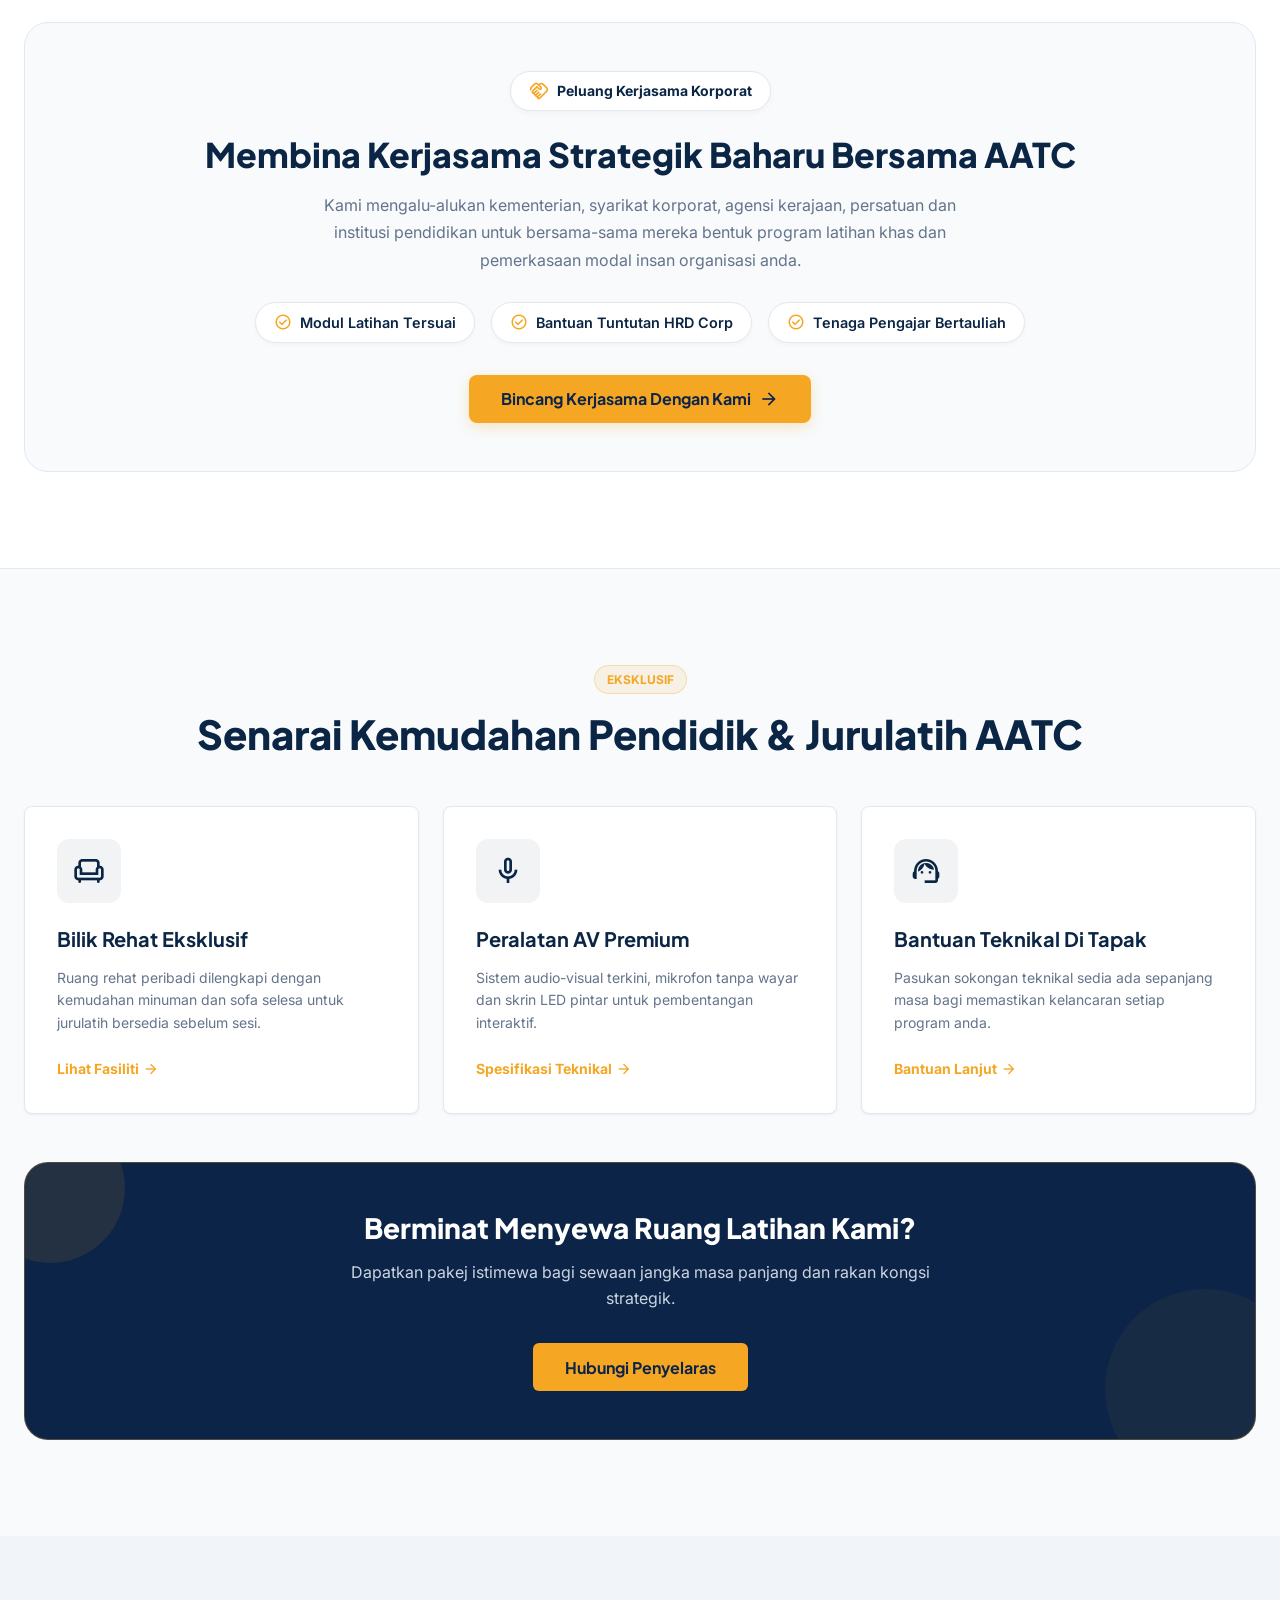
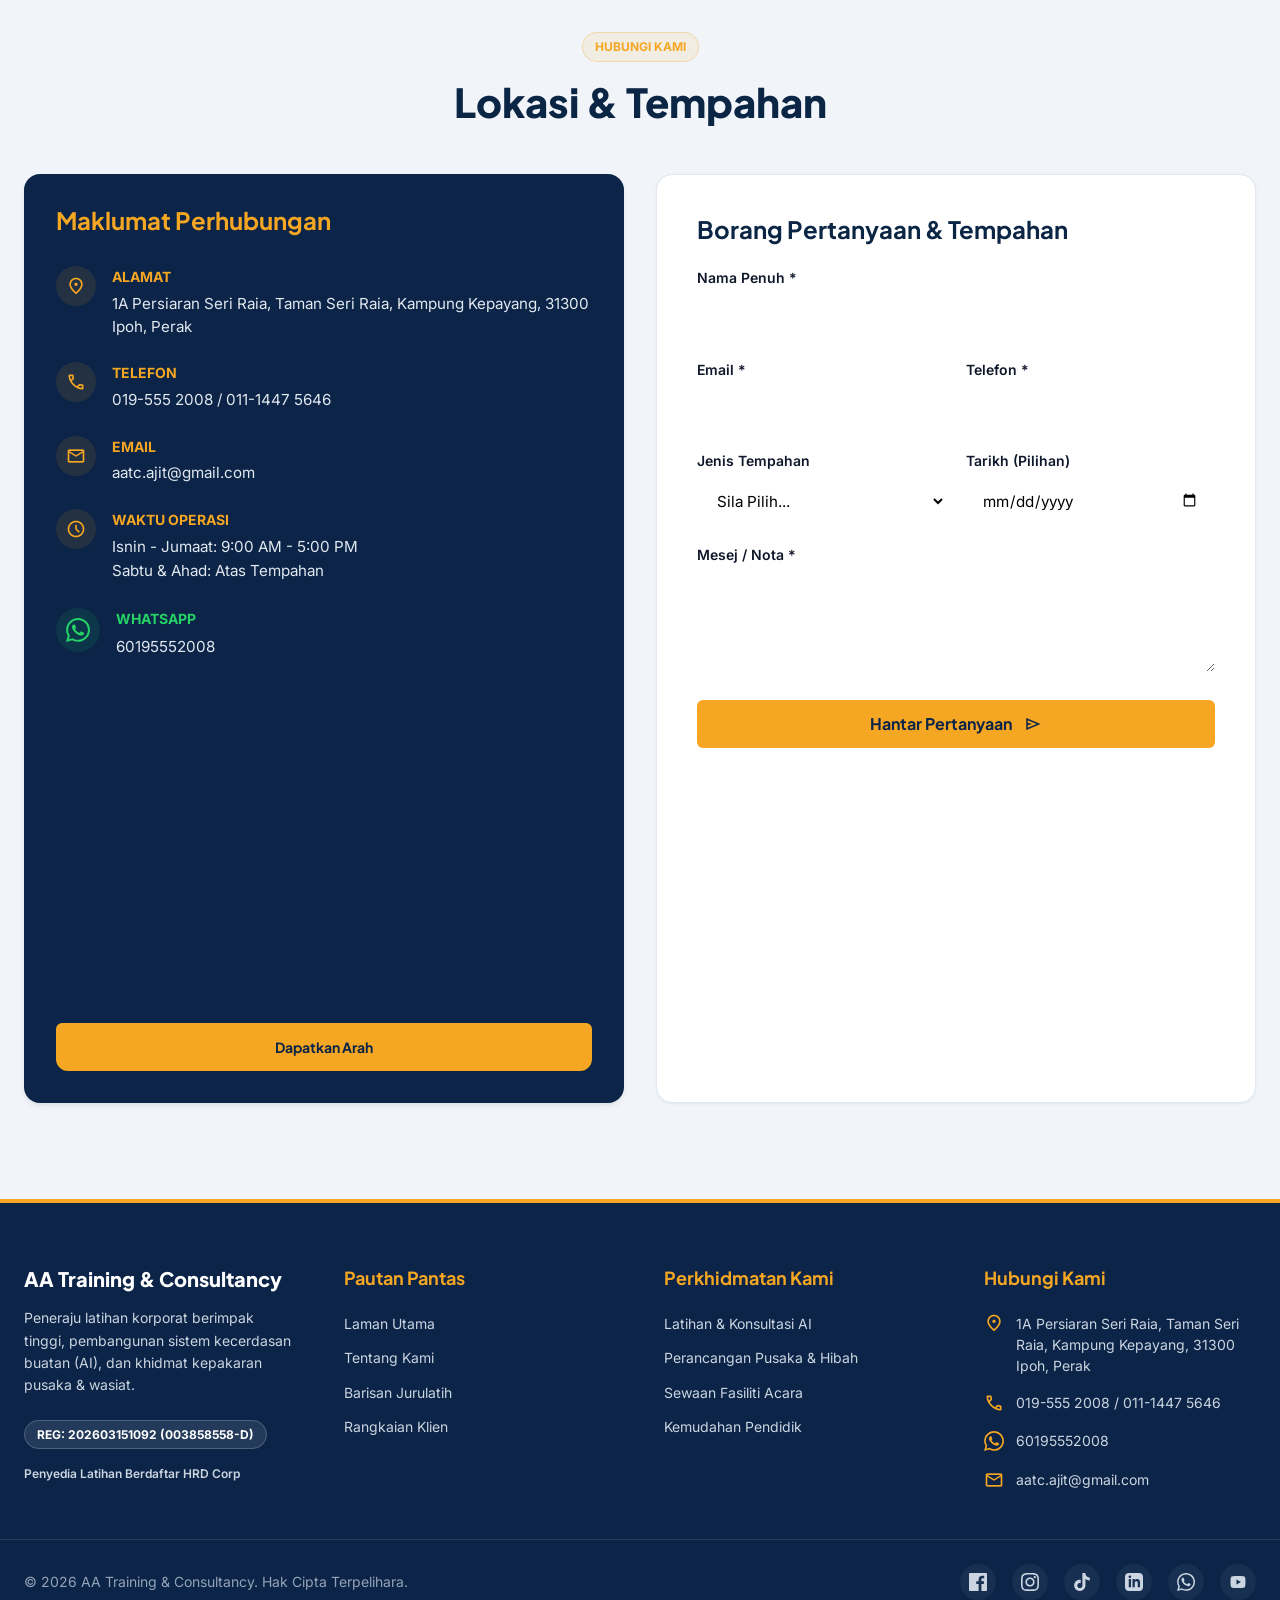
==== commit 0b8b7115: "Integrate HRD Corp accreditation badge in Hero and Footer" ====
--- a/index.html
+++ b/index.html
@@ -98,6 +98,15 @@
               </a>
             </div>
 
+            <!-- HRD Corp Trust Badge in Hero -->
+            <div id="hero-hrdcorp-badge" style="display:inline-flex;align-items:center;gap:12px;background:rgba(255,255,255,0.06);border:1px solid rgba(255,255,255,0.12);padding:8px 16px;border-radius:12px;margin-bottom:2rem;backdrop-filter:blur(6px);-webkit-backdrop-filter:blur(6px);">
+              <img id="hero-hrdcorp-img" src="images/hrd-corp.png" alt="HRD Corp Claimable" style="height:32px;width:auto;object-fit:contain;background:#FFFFFF;border-radius:6px;padding:3px 6px;" onerror="this.style.display='none'">
+              <div style="display:flex;flex-direction:column;text-align:left;">
+                <span id="hero-hrdcorp-sub" style="font-size:0.7rem;color:#F5A623;font-weight:700;letter-spacing:0.05em;text-transform:uppercase;">Penyedia Latihan Berdaftar</span>
+                <span id="hero-hrdcorp-title" style="font-size:0.875rem;color:#FFFFFF;font-weight:700;">Kursus Boleh Dituntut HRD Corp</span>
+              </div>
+            </div>
+
             <!-- Stats -->
             <div id="hero-stats" style="display:grid;grid-template-columns:repeat(2,1fr);gap:1.5rem;padding-top:2rem;border-top:1px solid rgba(255,255,255,0.1);">
               <!-- Populated by JS -->
@@ -343,6 +352,10 @@
         <h4 id="footer-name" class="font-display" style="font-size:1.25rem;font-weight:800;color:#FFFFFF;margin-bottom:1rem;"></h4>
         <p  id="footer-description" style="font-size:0.875rem;margin-bottom:1.5rem;line-height:1.6;max-width:300px;"></p>
         <span id="footer-reg" style="font-size:0.75rem;font-weight:700;padding:6px 12px;background:rgba(255,255,255,0.1);border-radius:9999px;color:#FFFFFF;border:1px solid rgba(255,255,255,0.2);"></span>
+        <div style="margin-top:1.25rem;display:flex;align-items:center;gap:10px;">
+          <img id="footer-hrdcorp-img" src="images/hrd-corp.png" alt="HRD Corp" style="height:36px;width:auto;object-fit:contain;background:#FFFFFF;padding:4px 8px;border-radius:6px;" onerror="this.style.display='none'">
+          <span id="footer-hrdcorp-text" style="font-size:0.75rem;color:#cbd5e1;font-weight:600;line-height:1.3;">Penyedia Latihan Berdaftar HRD Corp</span>
+        </div>
       </div>
 
       <!-- Col 2 -->
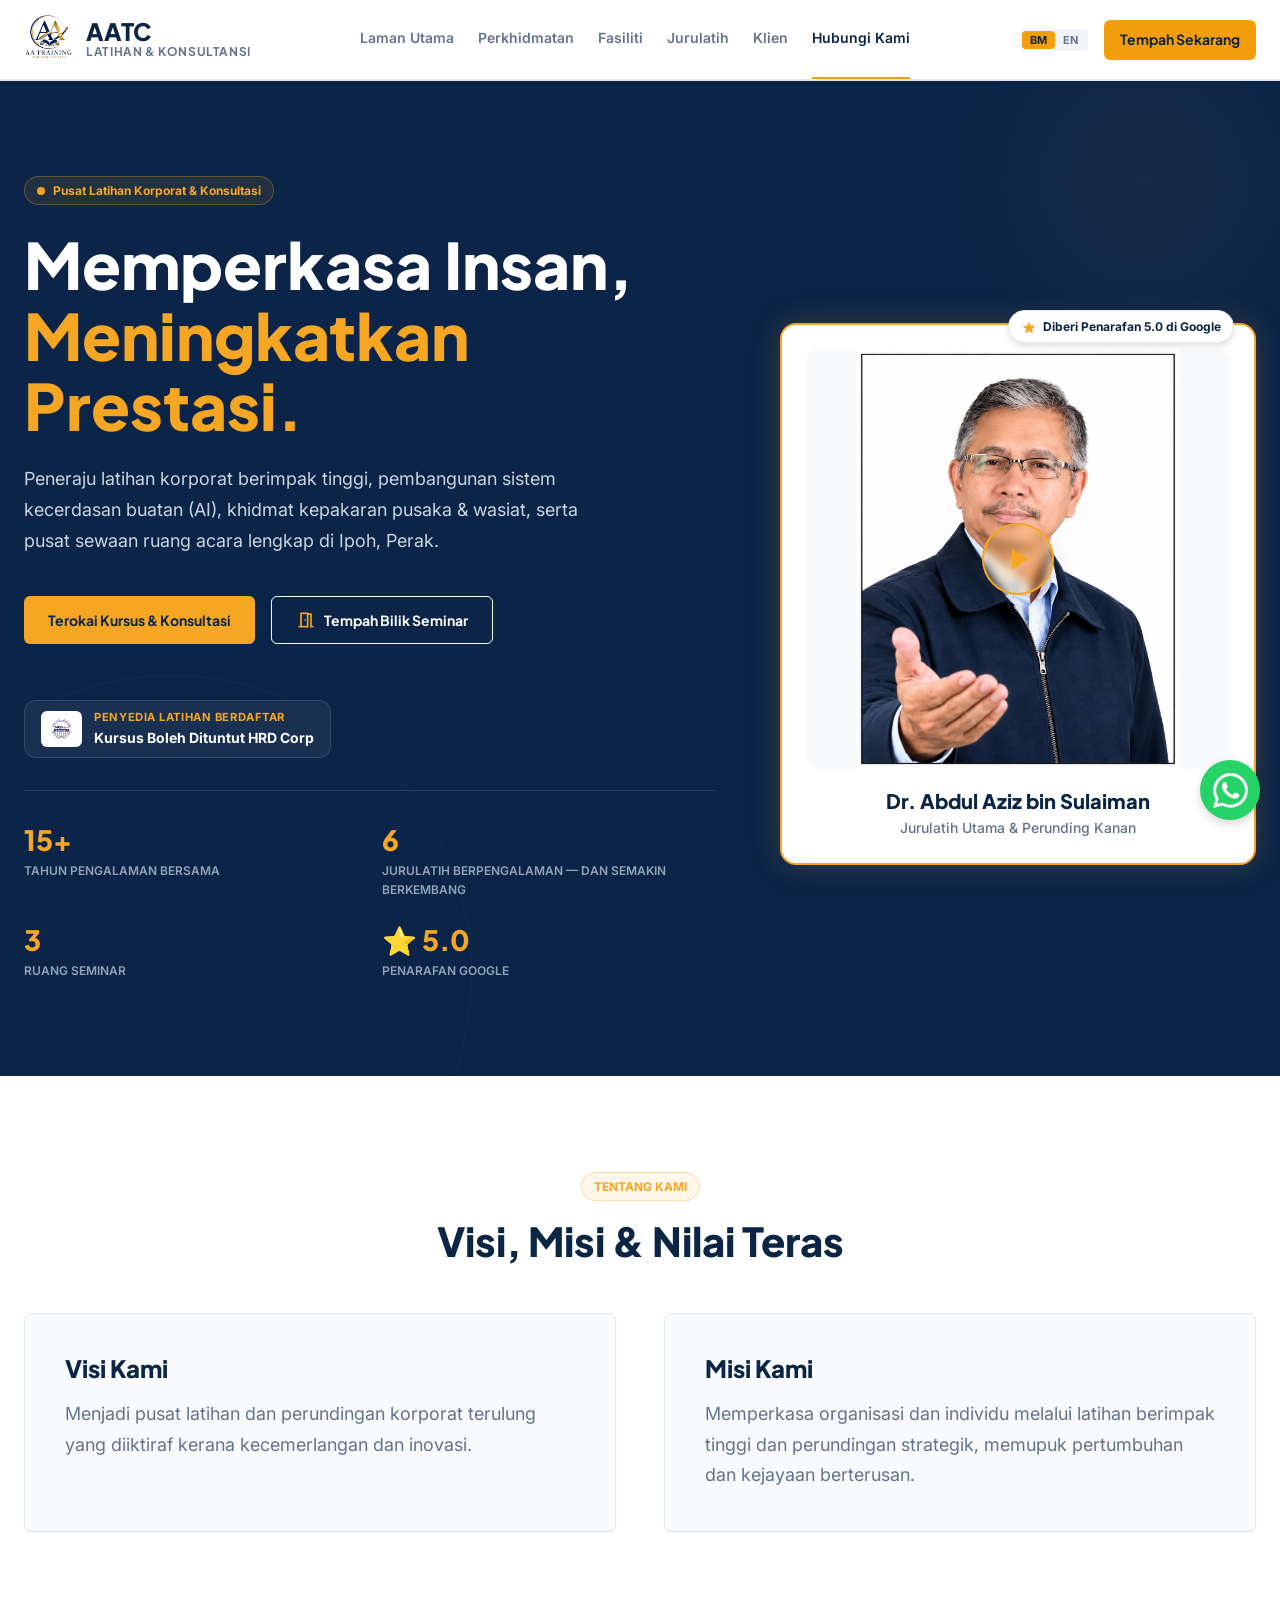
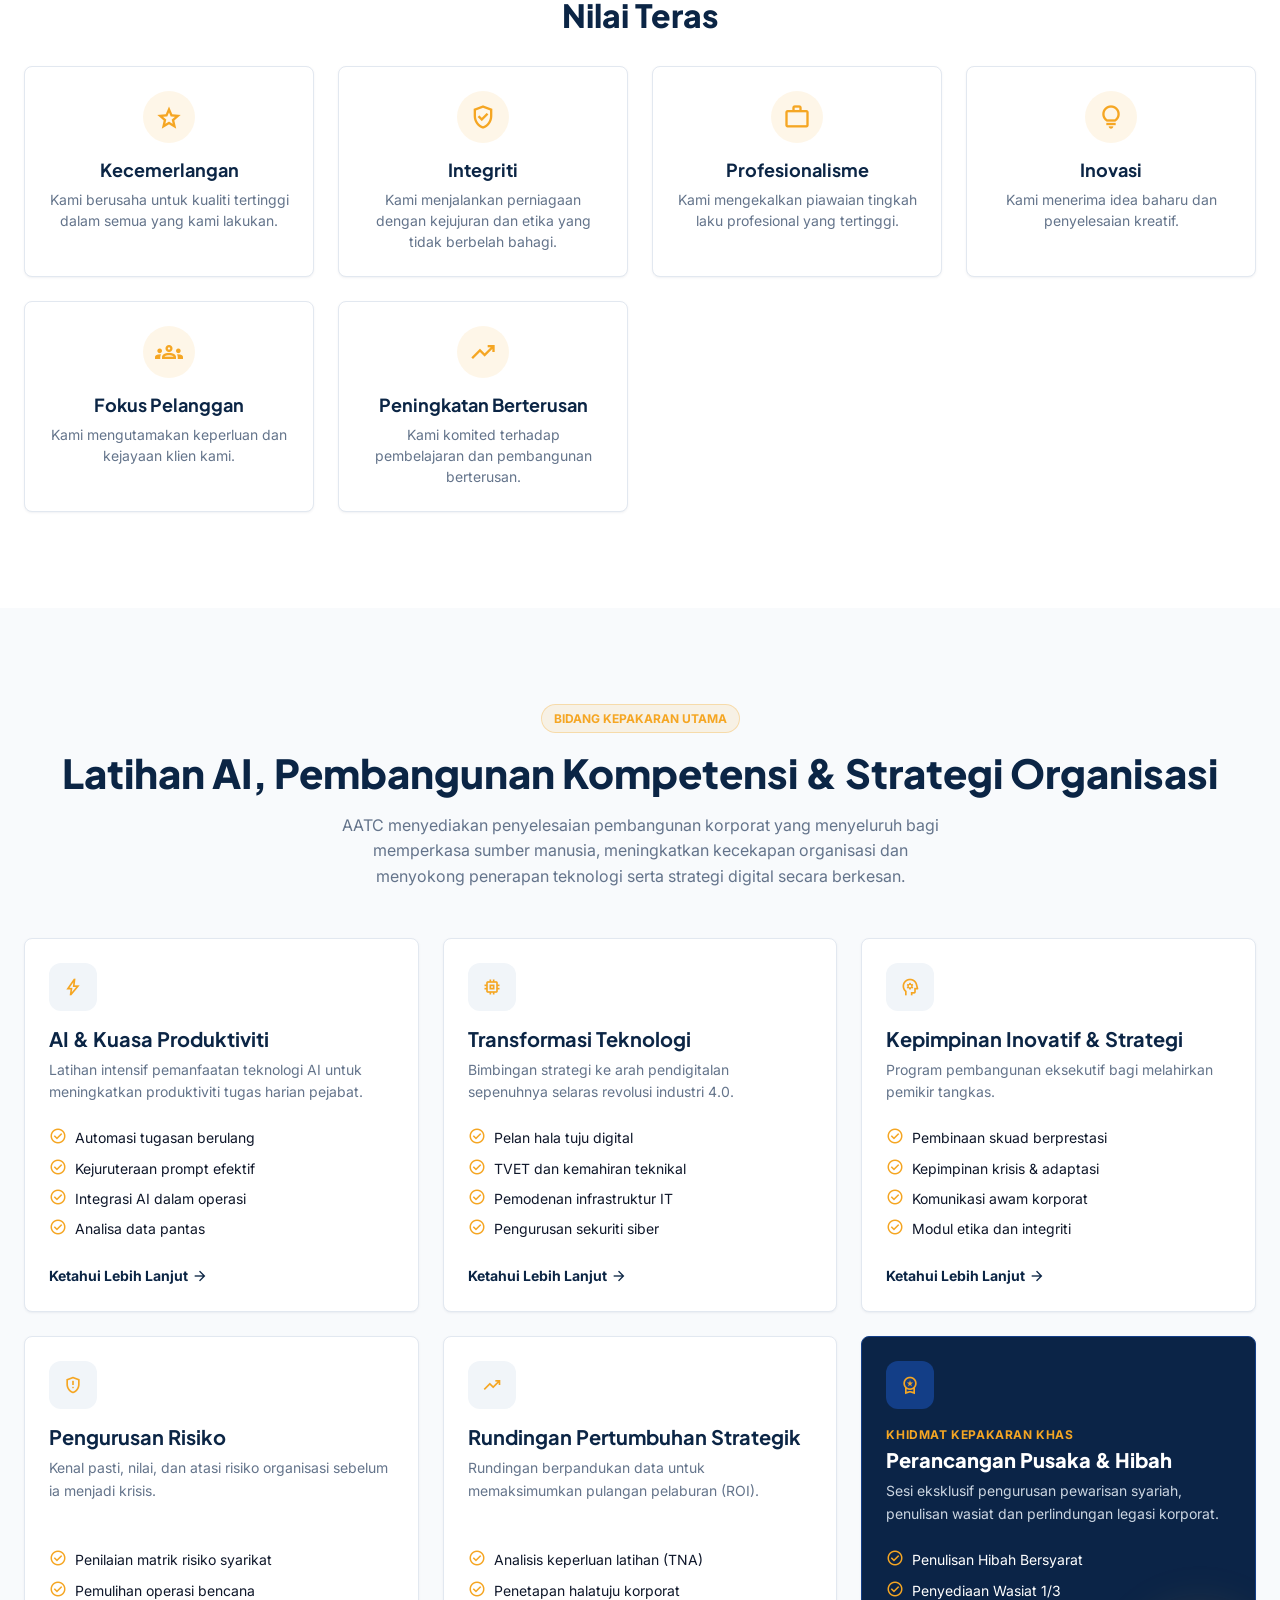
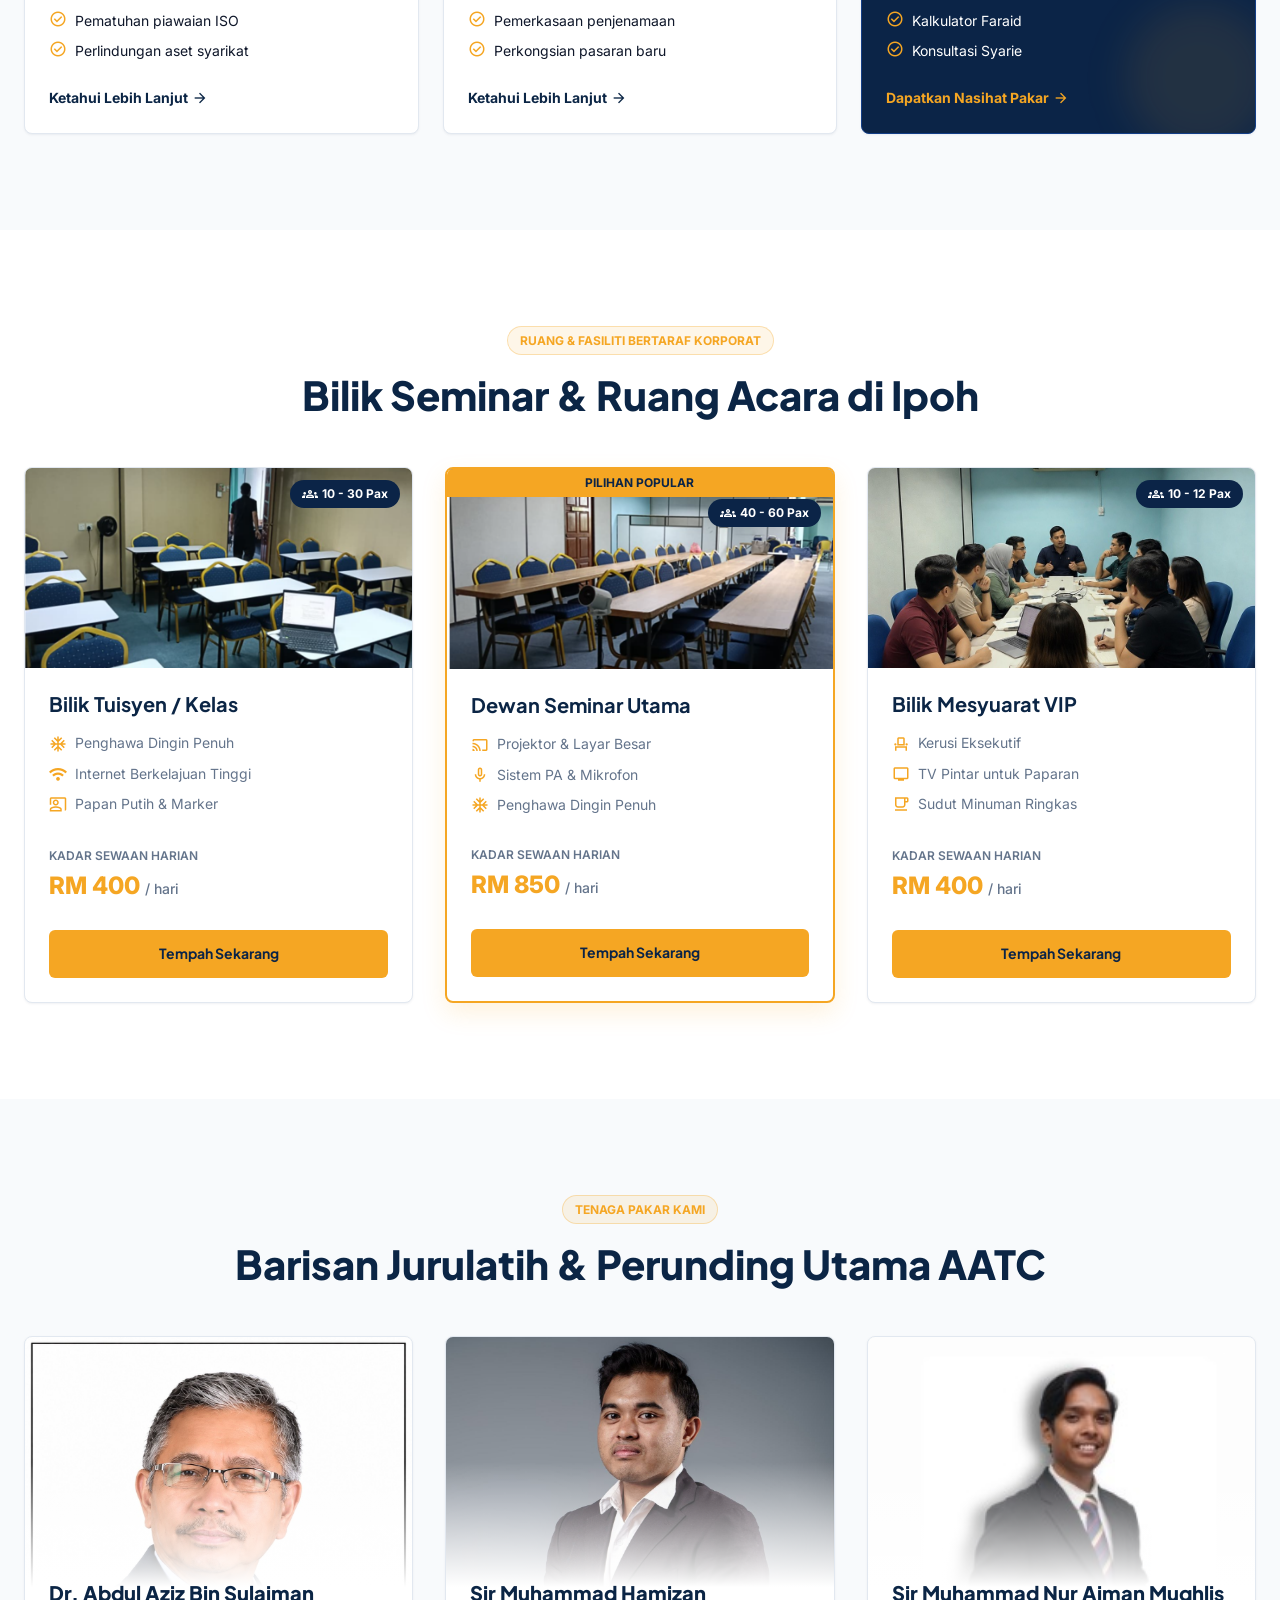
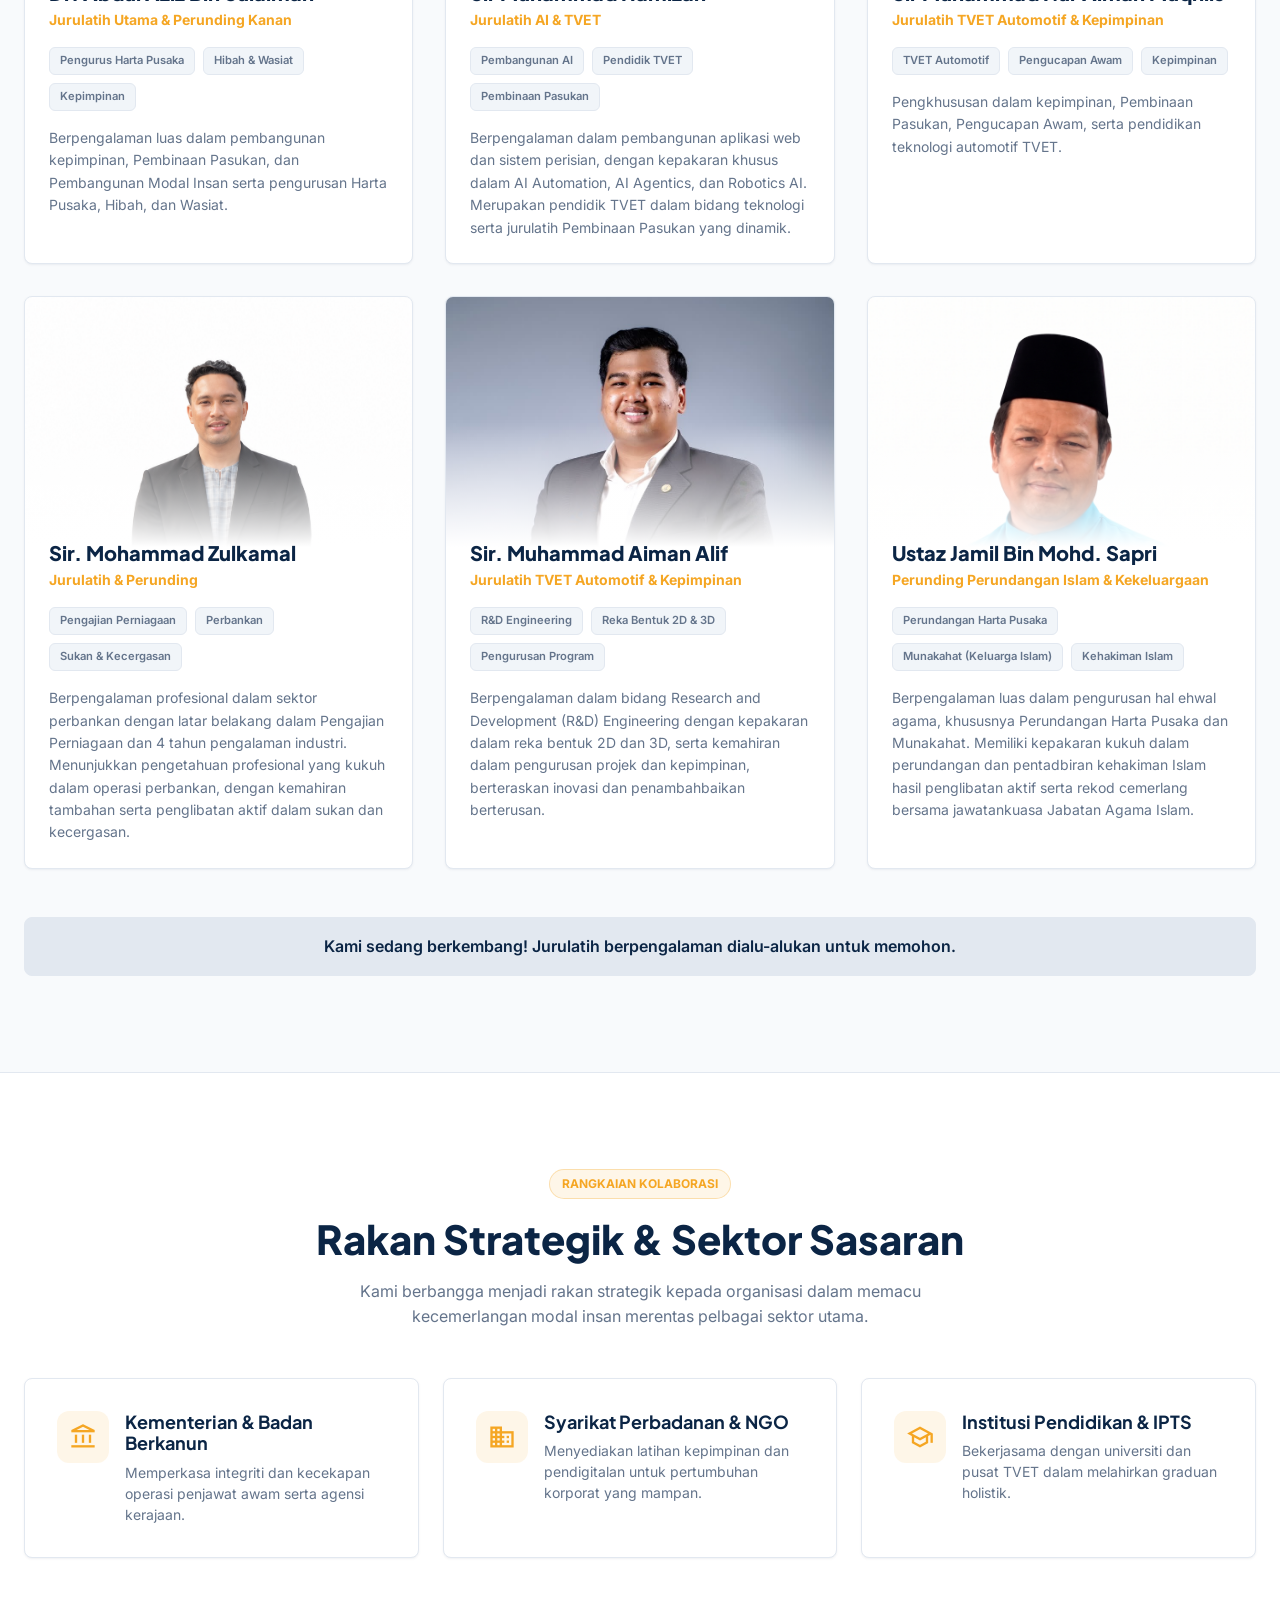
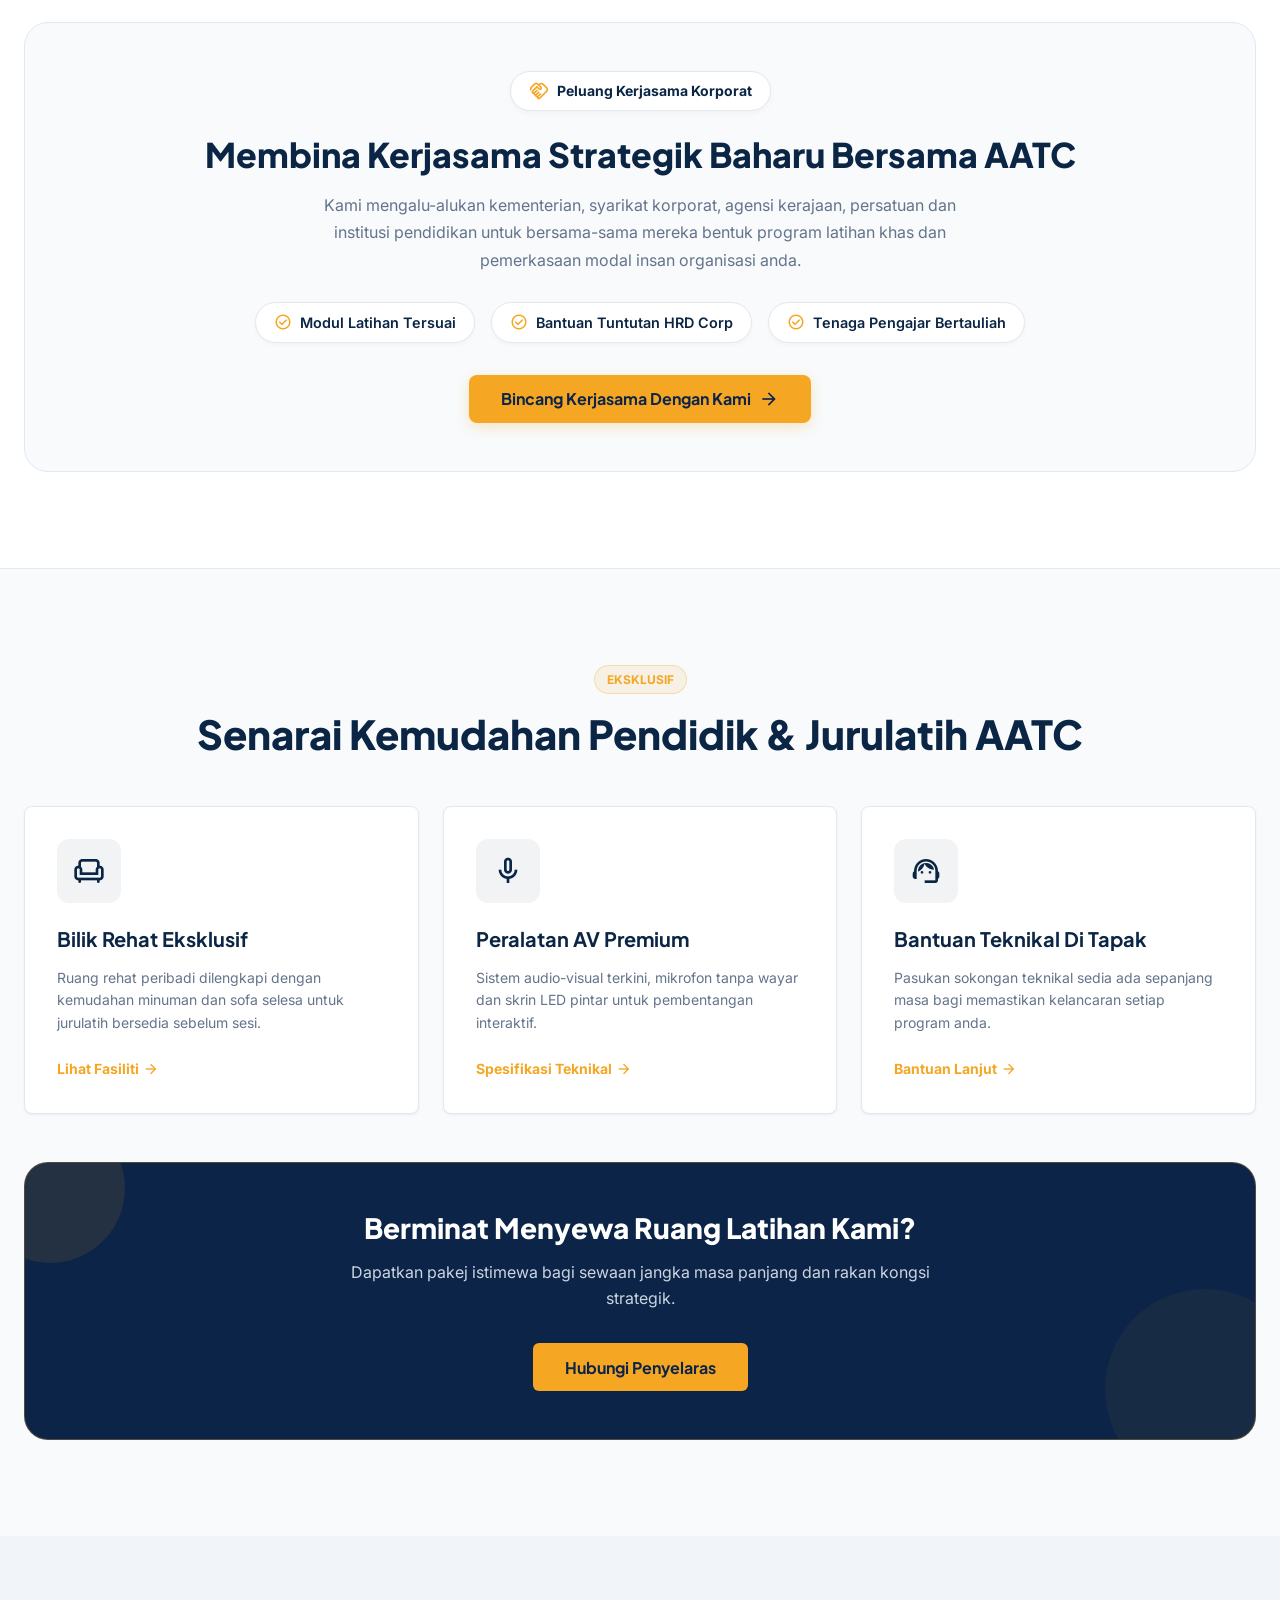
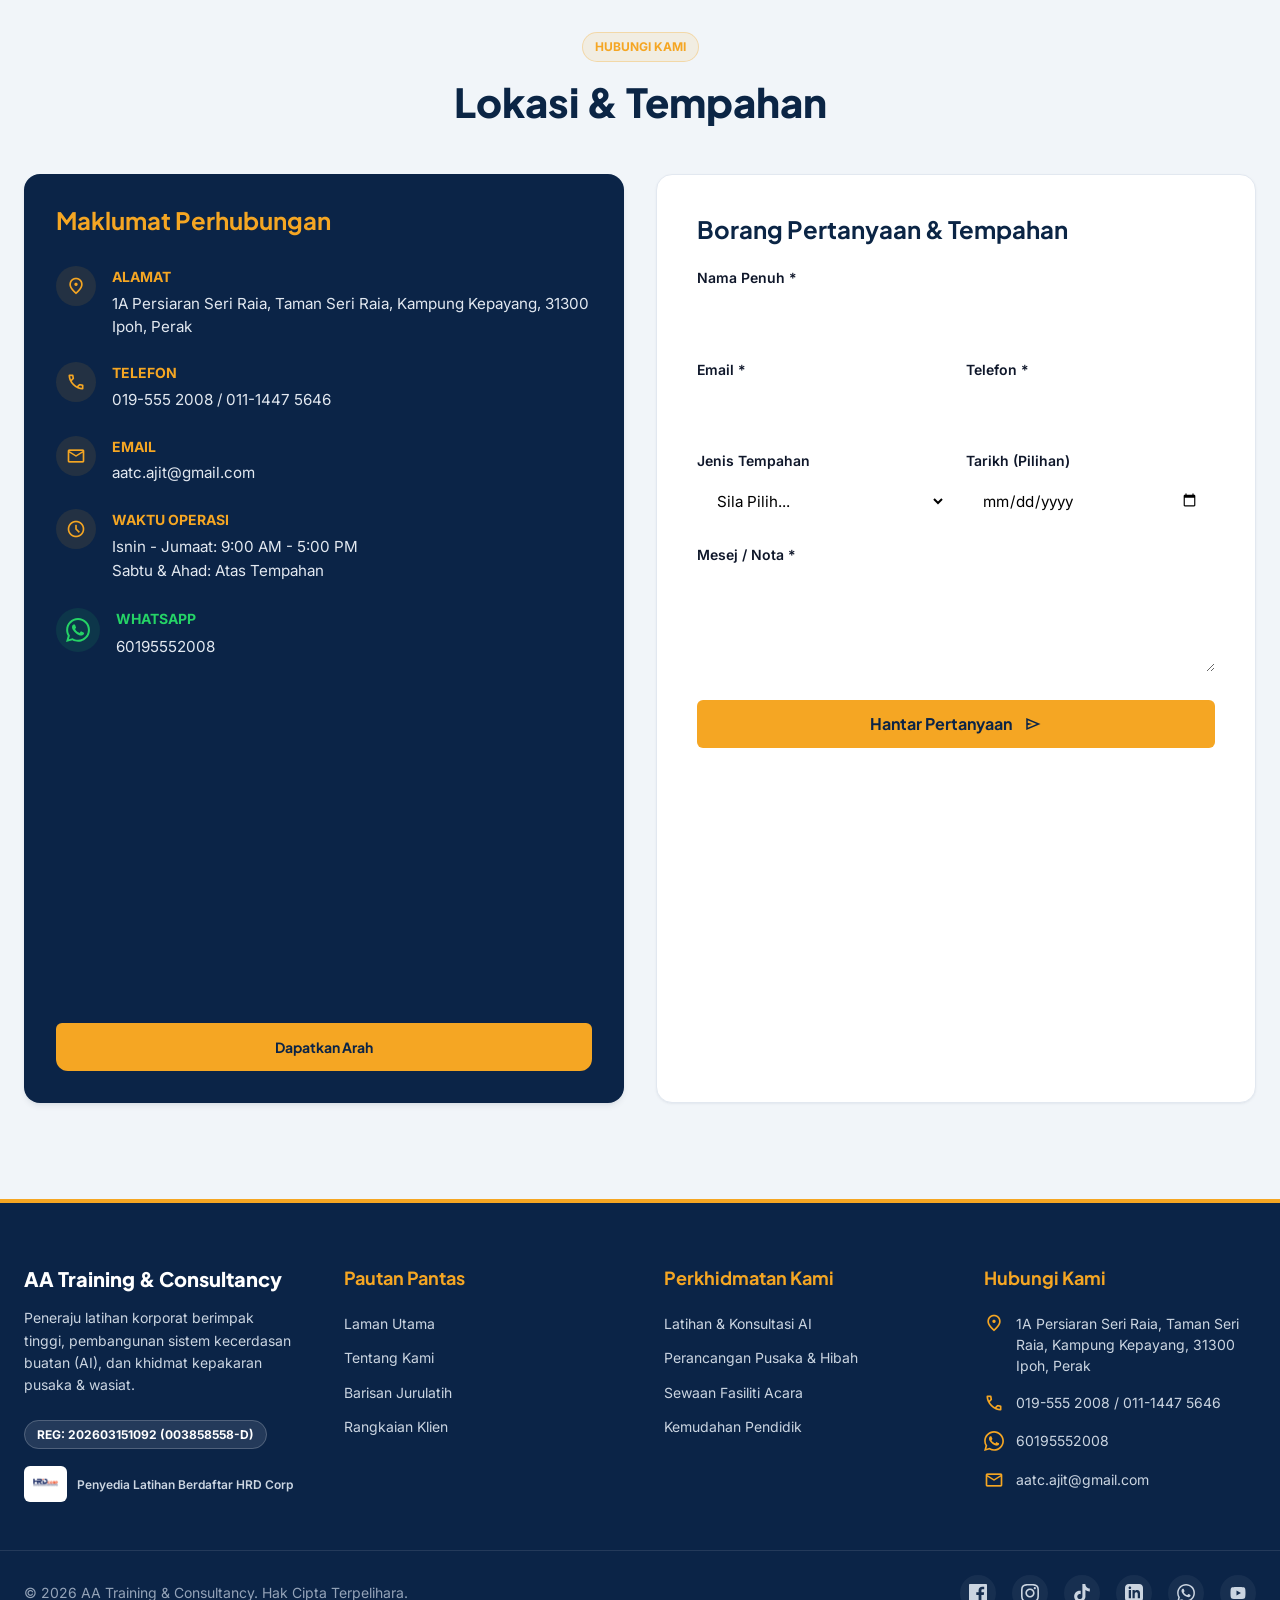
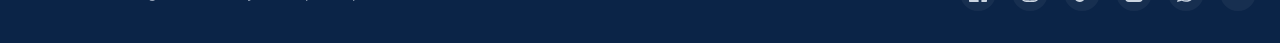
==== commit c245336a: "Add and integrate HRD Corp and HRD Corp Claimable logos in Hero and Footer" ====
--- a/index.html
+++ b/index.html
@@ -100,7 +100,7 @@
 
             <!-- HRD Corp Trust Badge in Hero -->
             <div id="hero-hrdcorp-badge" style="display:inline-flex;align-items:center;gap:12px;background:rgba(255,255,255,0.06);border:1px solid rgba(255,255,255,0.12);padding:8px 16px;border-radius:12px;margin-bottom:2rem;backdrop-filter:blur(6px);-webkit-backdrop-filter:blur(6px);">
-              <img id="hero-hrdcorp-img" src="images/hrd-corp.png" alt="HRD Corp Claimable" style="height:32px;width:auto;object-fit:contain;background:#FFFFFF;border-radius:6px;padding:3px 6px;" onerror="this.style.display='none'">
+              <img id="hero-hrdcorp-img" src="images/hrd-corp-claimable.png" alt="HRD Corp Claimable" style="height:36px;width:auto;object-fit:contain;background:#FFFFFF;border-radius:6px;padding:3px 6px;" onerror="this.style.display='none'">
               <div style="display:flex;flex-direction:column;text-align:left;">
                 <span id="hero-hrdcorp-sub" style="font-size:0.7rem;color:#F5A623;font-weight:700;letter-spacing:0.05em;text-transform:uppercase;">Penyedia Latihan Berdaftar</span>
                 <span id="hero-hrdcorp-title" style="font-size:0.875rem;color:#FFFFFF;font-weight:700;">Kursus Boleh Dituntut HRD Corp</span>
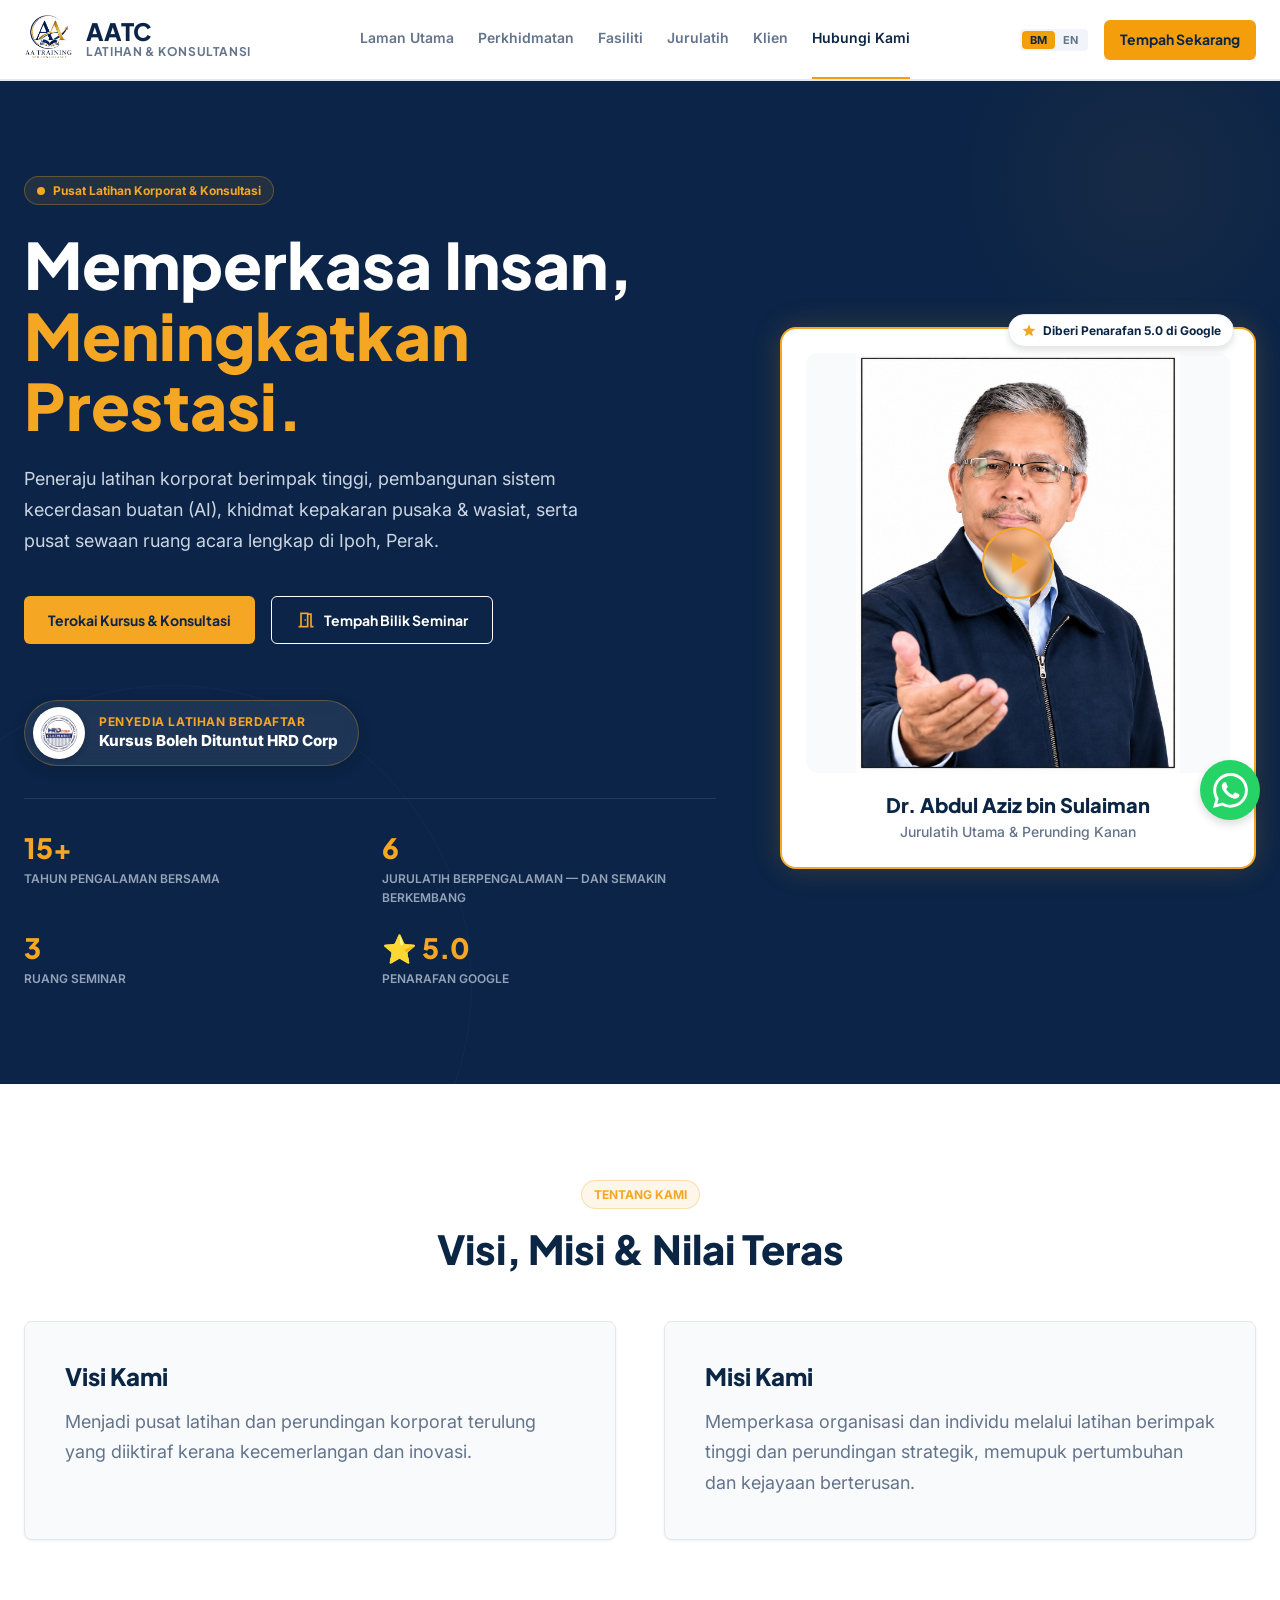
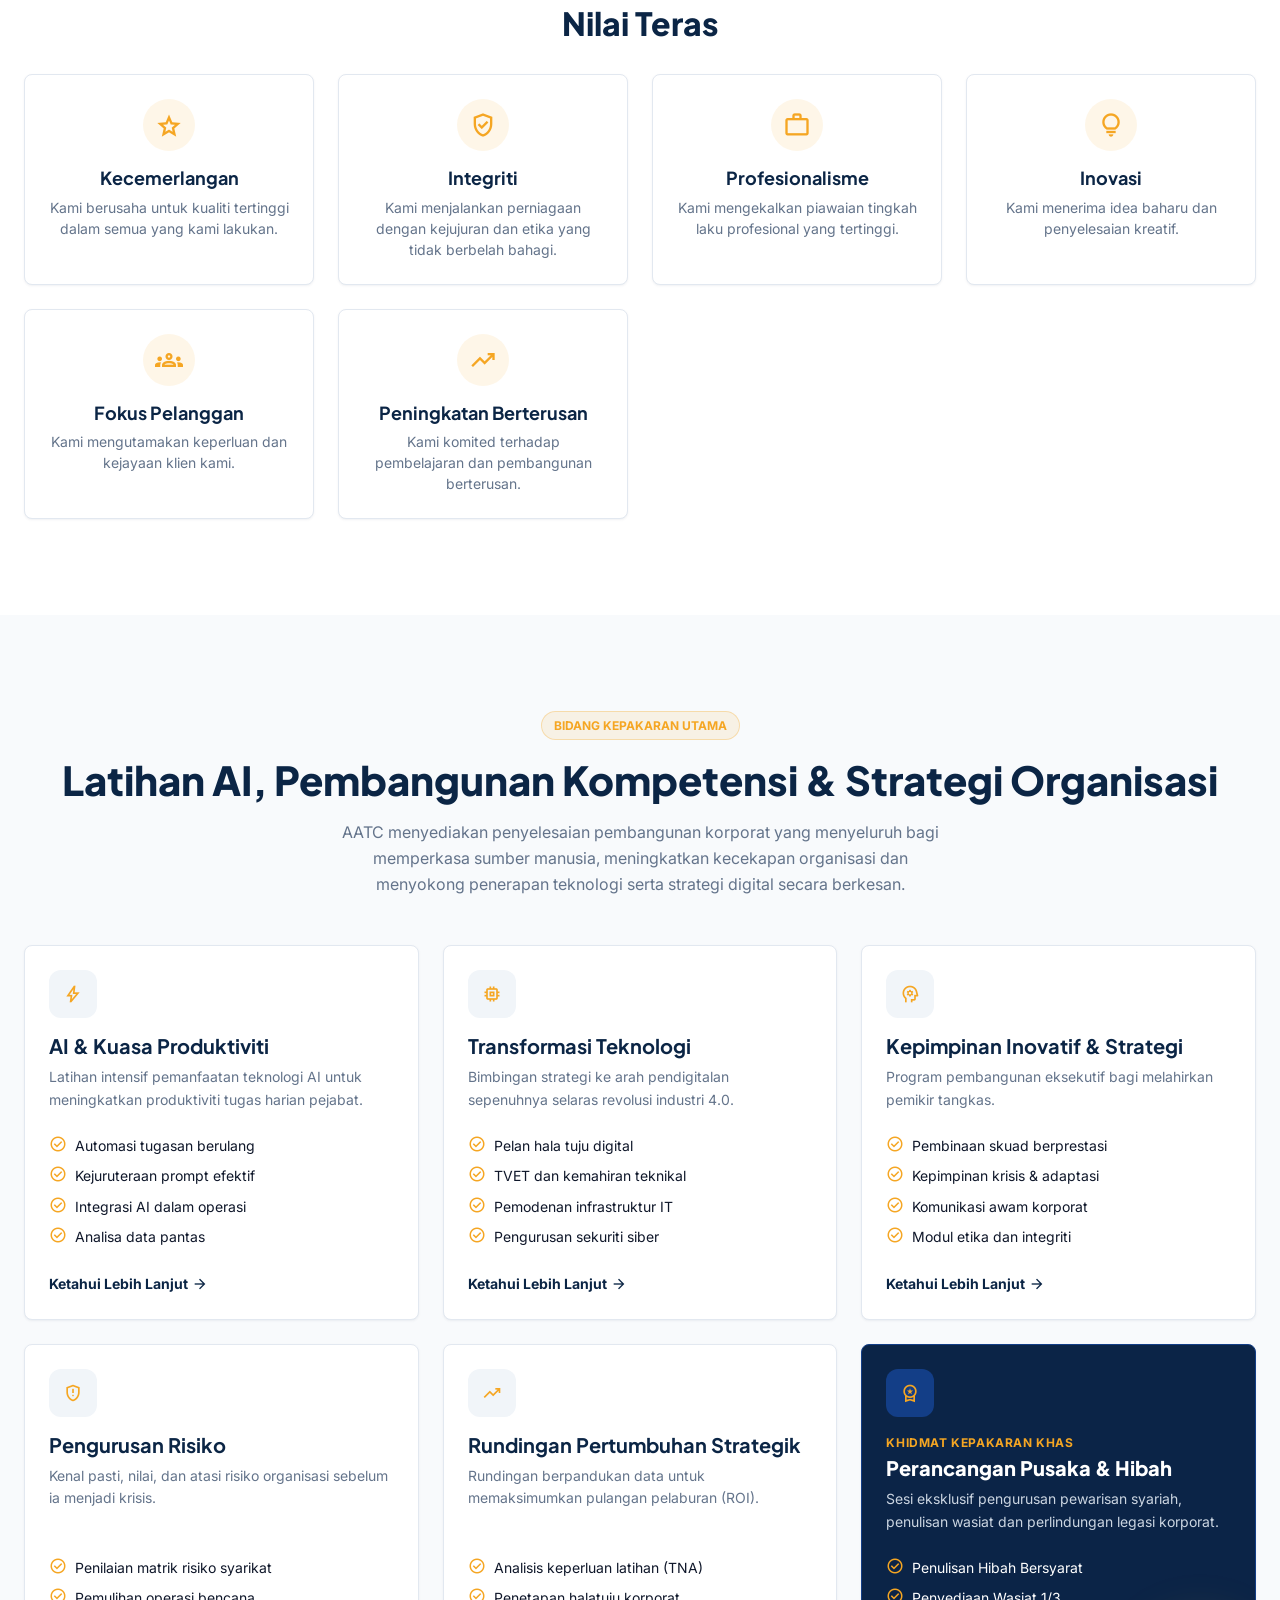
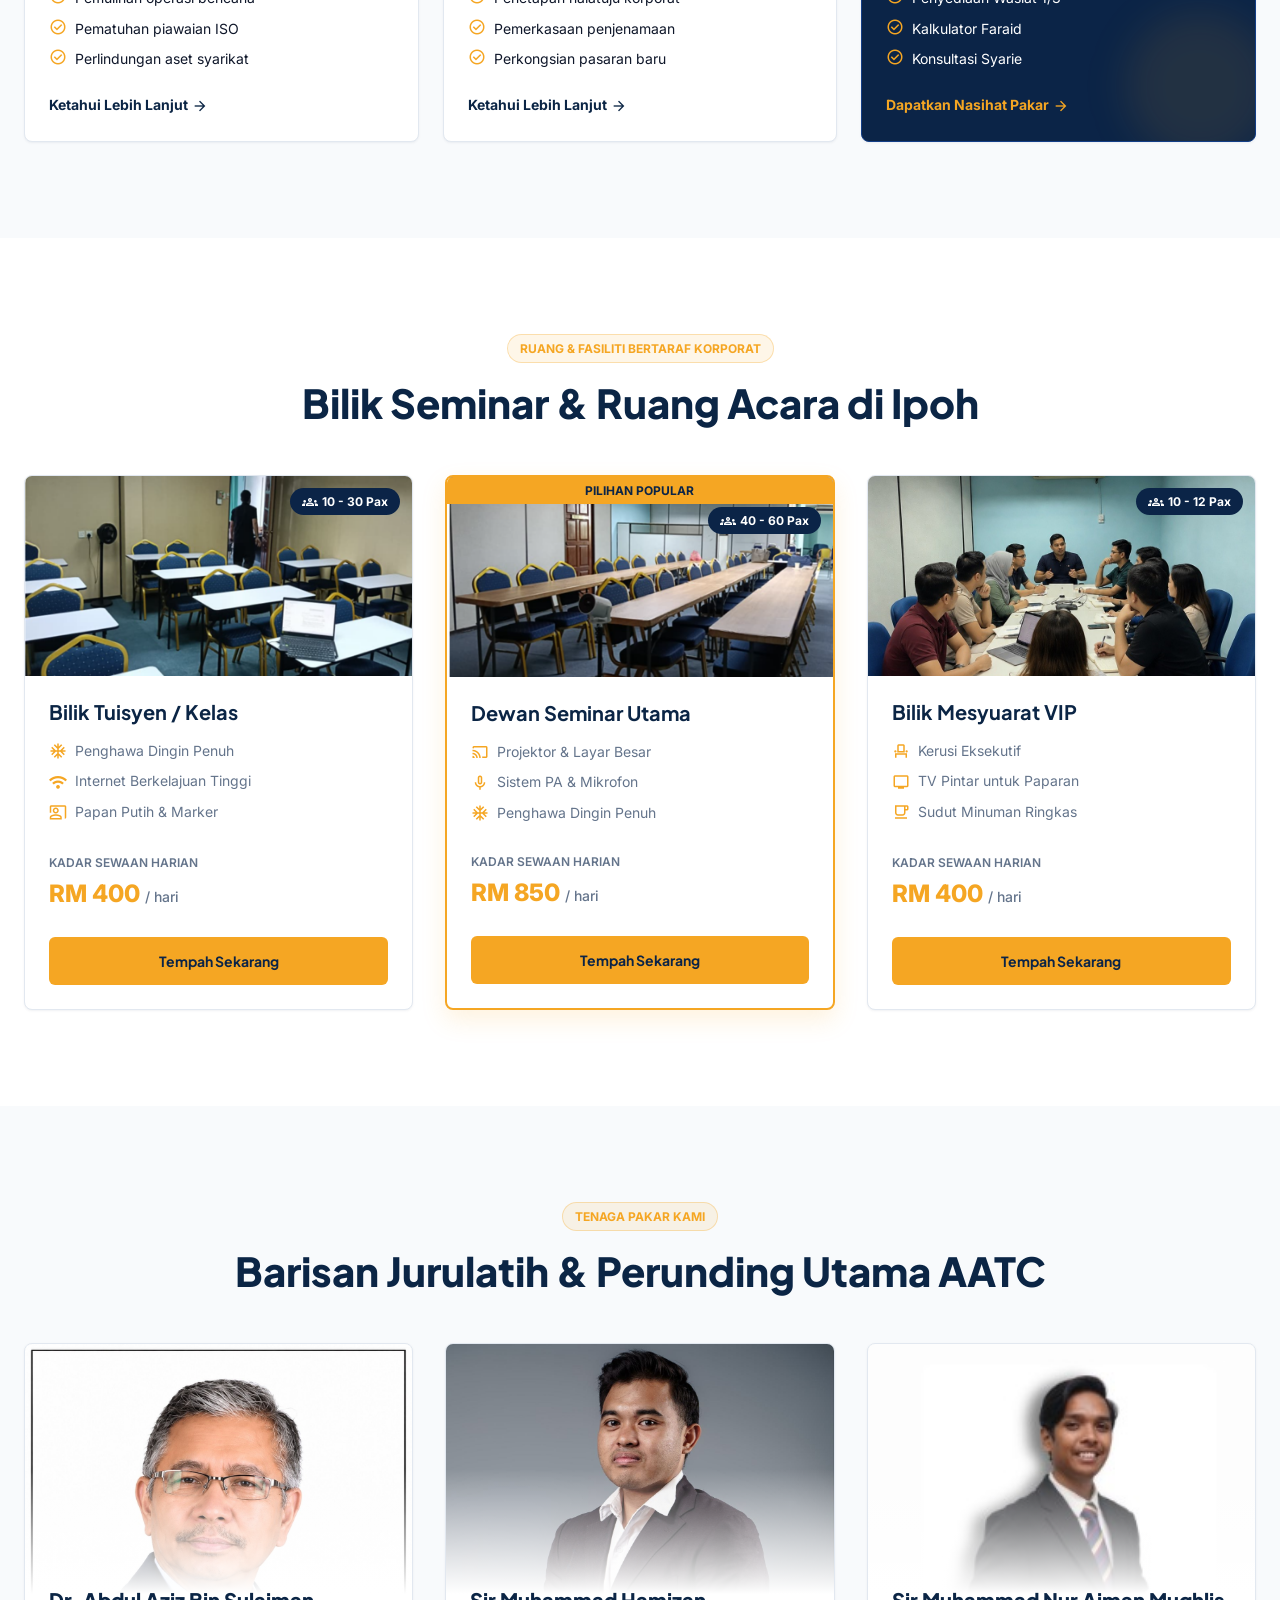
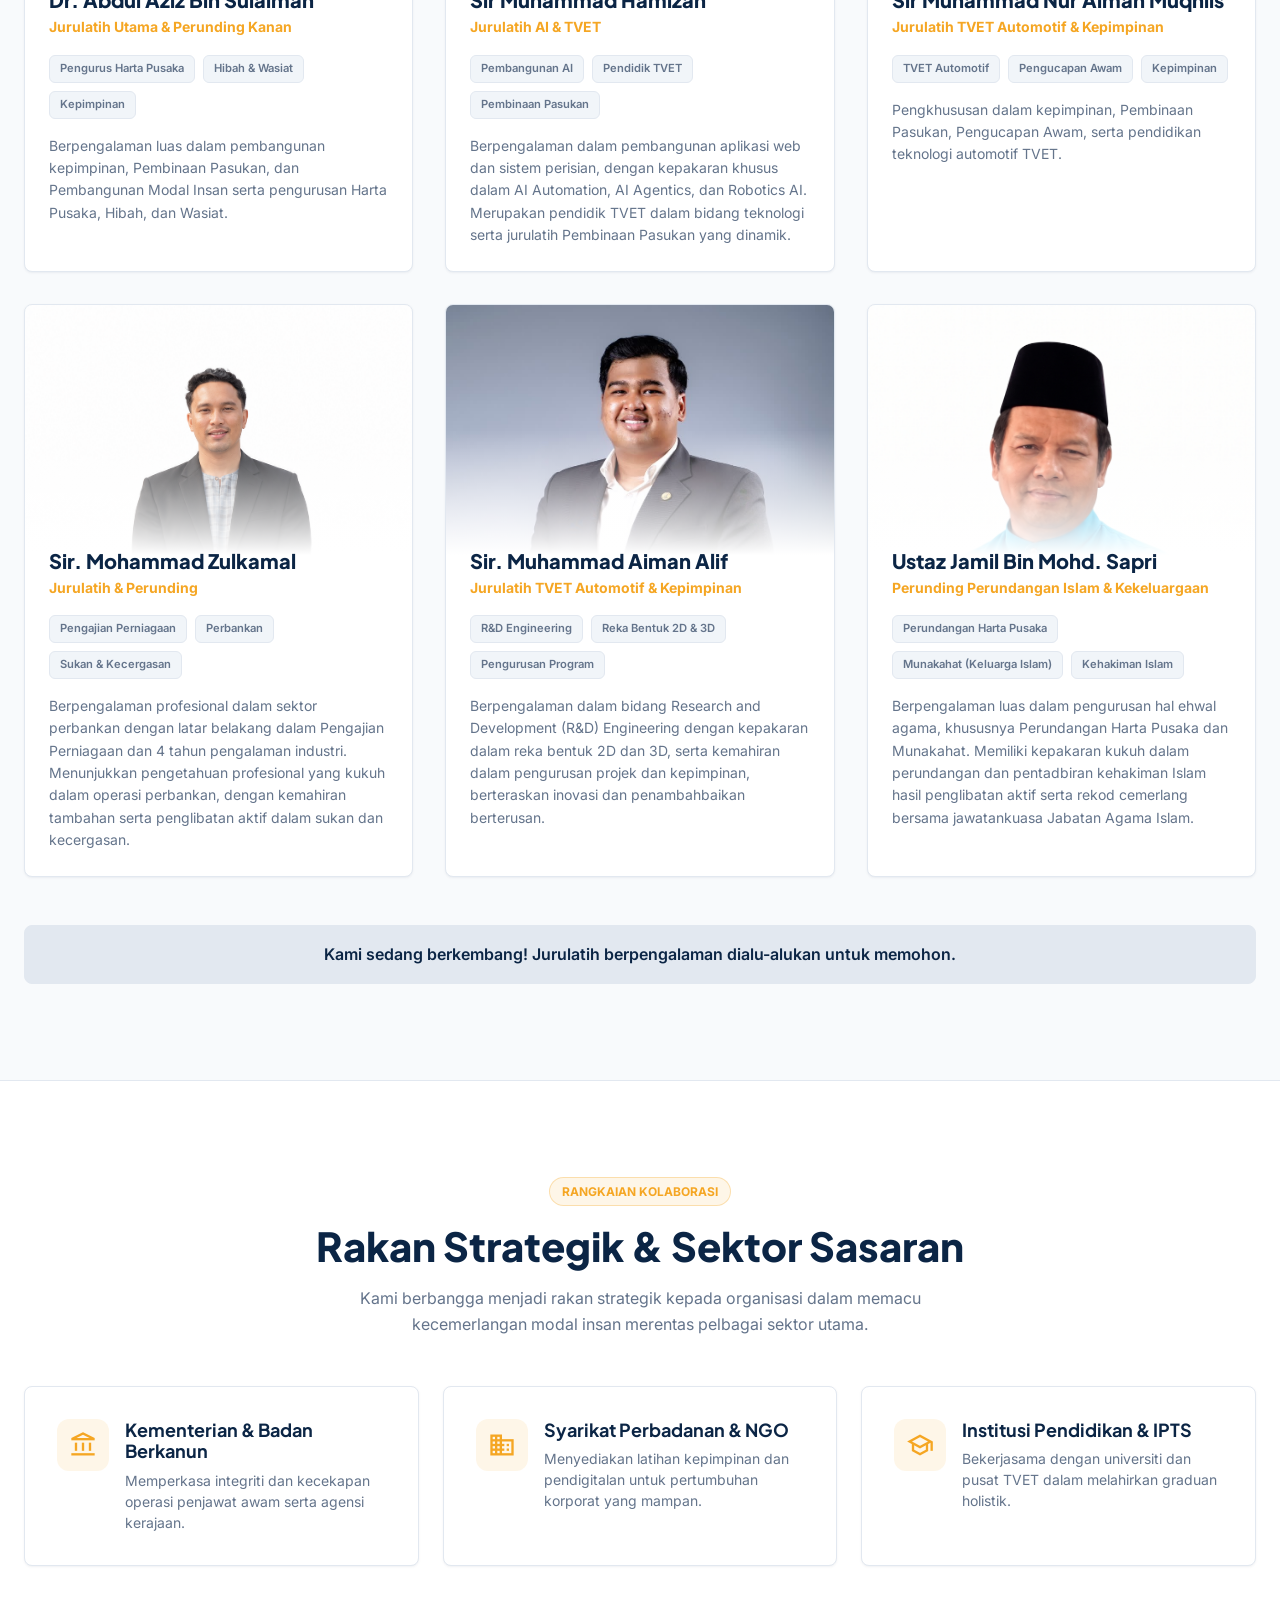
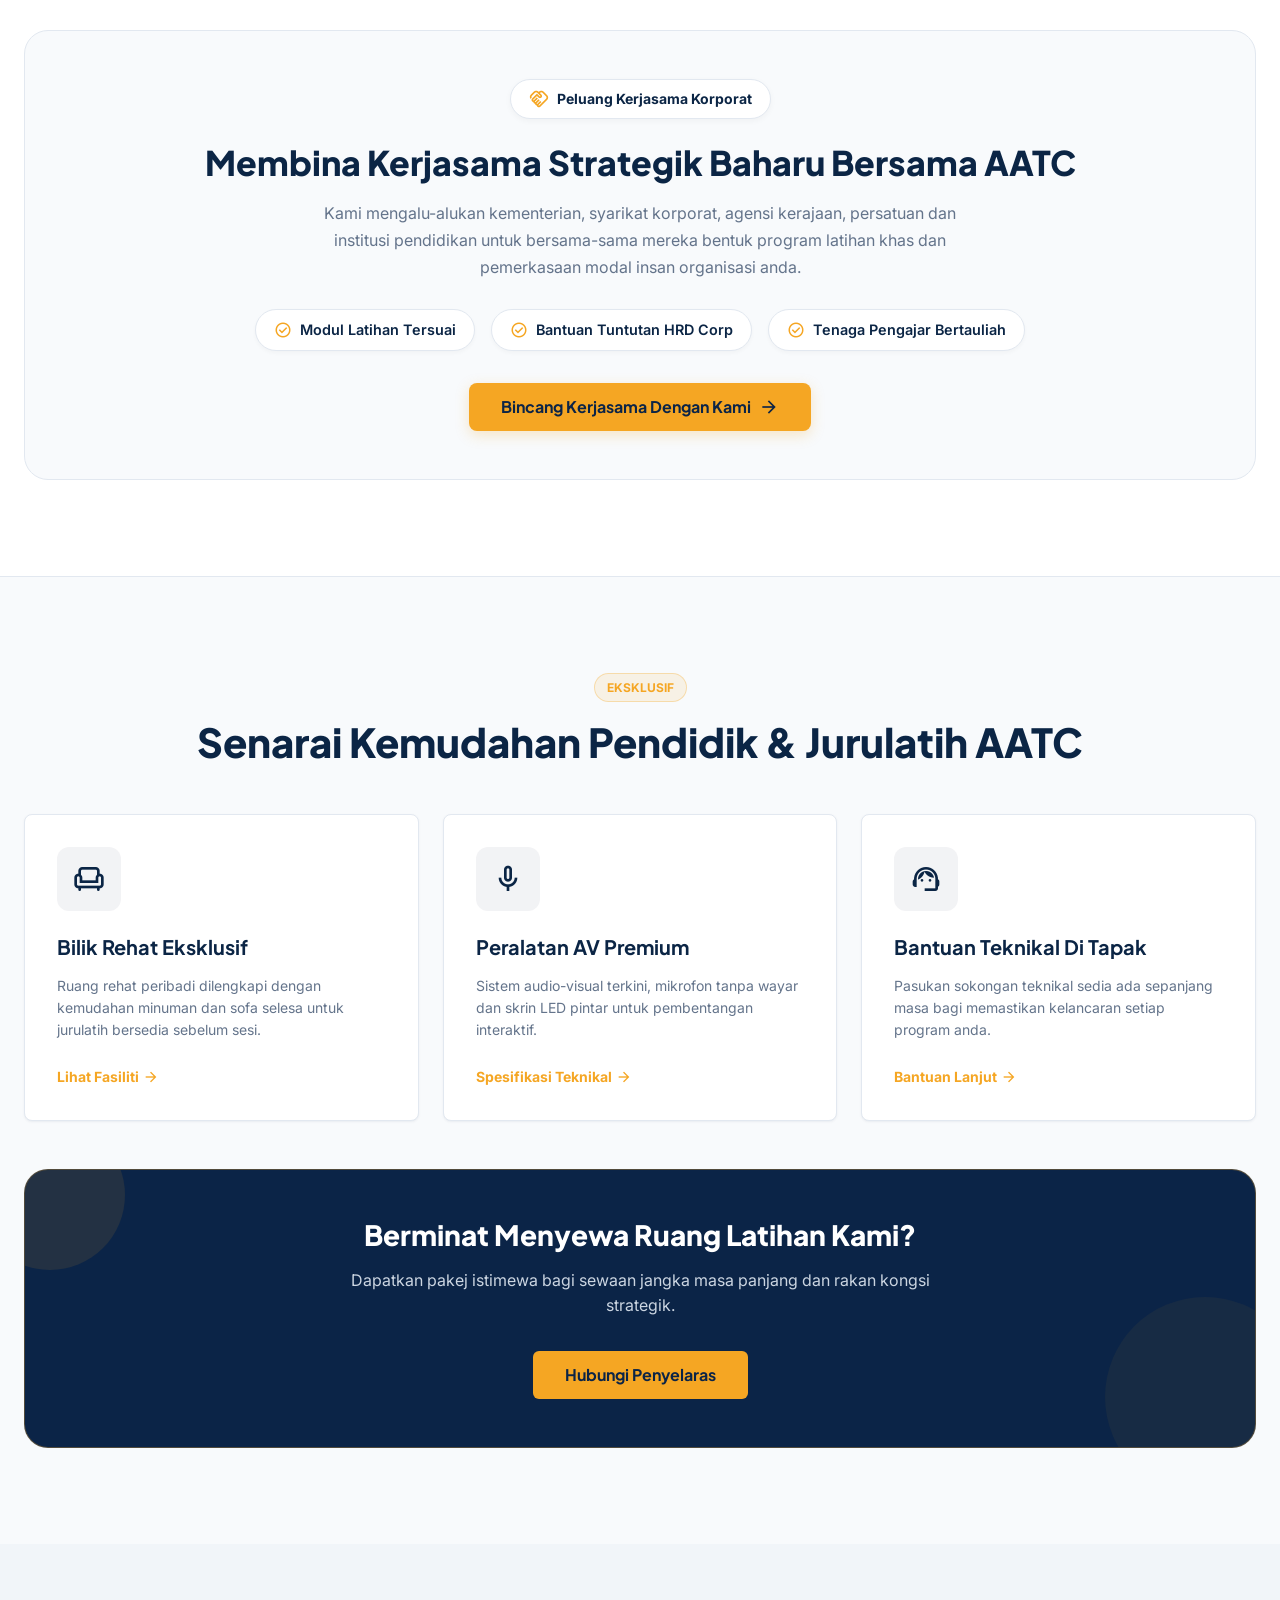
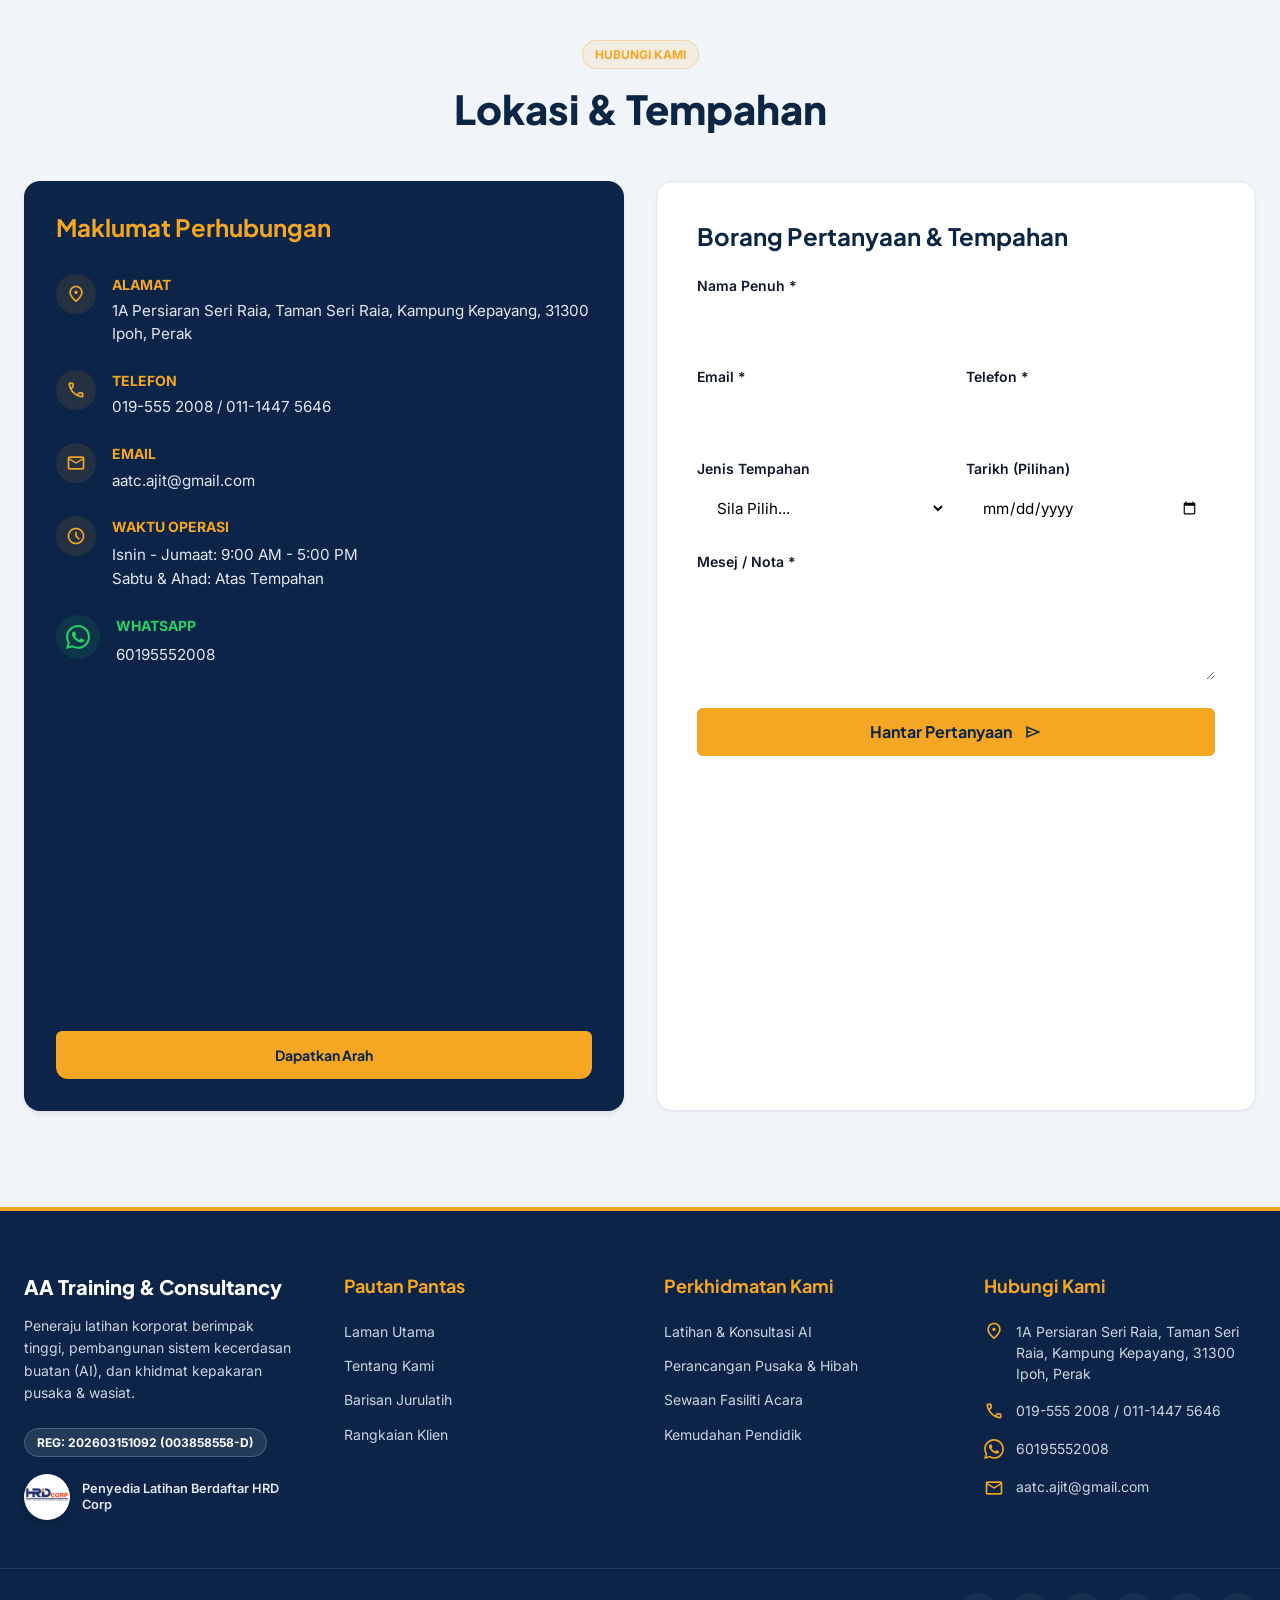
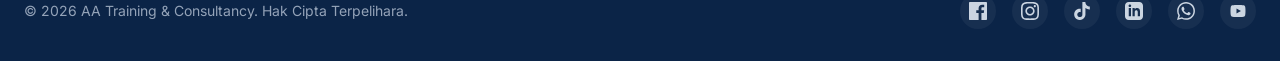
==== commit b602063b: "Enhance HRD Corp logo with 52px circular disc and capsule badge styling in Hero and Footer" ====
--- a/index.html
+++ b/index.html
@@ -99,11 +99,13 @@
             </div>
 
             <!-- HRD Corp Trust Badge in Hero -->
-            <div id="hero-hrdcorp-badge" style="display:inline-flex;align-items:center;gap:12px;background:rgba(255,255,255,0.06);border:1px solid rgba(255,255,255,0.12);padding:8px 16px;border-radius:12px;margin-bottom:2rem;backdrop-filter:blur(6px);-webkit-backdrop-filter:blur(6px);">
-              <img id="hero-hrdcorp-img" src="images/hrd-corp-claimable.png" alt="HRD Corp Claimable" style="height:36px;width:auto;object-fit:contain;background:#FFFFFF;border-radius:6px;padding:3px 6px;" onerror="this.style.display='none'">
+            <div id="hero-hrdcorp-badge" style="display:inline-flex;align-items:center;gap:14px;background:rgba(255,255,255,0.08);border:1px solid rgba(245,166,35,0.3);padding:6px 20px 6px 8px;border-radius:9999px;margin-bottom:2rem;backdrop-filter:blur(8px);-webkit-backdrop-filter:blur(8px);box-shadow:0 4px 15px rgba(0,0,0,0.15);">
+              <div style="width:52px;height:52px;border-radius:50%;background:#FFFFFF;display:flex;align-items:center;justify-content:center;overflow:hidden;flex-shrink:0;box-shadow:0 2px 6px rgba(0,0,0,0.2);">
+                <img id="hero-hrdcorp-img" src="images/hrd-corp-claimable.png" alt="HRD Corp Claimable" style="width:100%;height:100%;object-fit:cover;" onerror="this.parentElement.style.display='none'">
+              </div>
               <div style="display:flex;flex-direction:column;text-align:left;">
-                <span id="hero-hrdcorp-sub" style="font-size:0.7rem;color:#F5A623;font-weight:700;letter-spacing:0.05em;text-transform:uppercase;">Penyedia Latihan Berdaftar</span>
-                <span id="hero-hrdcorp-title" style="font-size:0.875rem;color:#FFFFFF;font-weight:700;">Kursus Boleh Dituntut HRD Corp</span>
+                <span id="hero-hrdcorp-sub" style="font-size:0.75rem;color:#F5A623;font-weight:700;letter-spacing:0.05em;text-transform:uppercase;line-height:1.2;">Penyedia Latihan Berdaftar</span>
+                <span id="hero-hrdcorp-title" style="font-size:0.95rem;color:#FFFFFF;font-weight:800;line-height:1.3;margin-top:2px;">Kursus Boleh Dituntut HRD Corp</span>
               </div>
             </div>
 
@@ -352,9 +354,11 @@
         <h4 id="footer-name" class="font-display" style="font-size:1.25rem;font-weight:800;color:#FFFFFF;margin-bottom:1rem;"></h4>
         <p  id="footer-description" style="font-size:0.875rem;margin-bottom:1.5rem;line-height:1.6;max-width:300px;"></p>
         <span id="footer-reg" style="font-size:0.75rem;font-weight:700;padding:6px 12px;background:rgba(255,255,255,0.1);border-radius:9999px;color:#FFFFFF;border:1px solid rgba(255,255,255,0.2);"></span>
-        <div style="margin-top:1.25rem;display:flex;align-items:center;gap:10px;">
-          <img id="footer-hrdcorp-img" src="images/hrd-corp.png" alt="HRD Corp" style="height:36px;width:auto;object-fit:contain;background:#FFFFFF;padding:4px 8px;border-radius:6px;" onerror="this.style.display='none'">
-          <span id="footer-hrdcorp-text" style="font-size:0.75rem;color:#cbd5e1;font-weight:600;line-height:1.3;">Penyedia Latihan Berdaftar HRD Corp</span>
+        <div style="margin-top:1.25rem;display:flex;align-items:center;gap:12px;">
+          <div style="width:46px;height:46px;border-radius:50%;background:#FFFFFF;display:flex;align-items:center;justify-content:center;overflow:hidden;flex-shrink:0;box-shadow:0 2px 6px rgba(0,0,0,0.2);">
+            <img id="footer-hrdcorp-img" src="images/hrd-corp.png" alt="HRD Corp" style="width:100%;height:100%;object-fit:cover;" onerror="this.parentElement.style.display='none'">
+          </div>
+          <span id="footer-hrdcorp-text" style="font-size:0.8rem;color:#e2e8f0;font-weight:600;line-height:1.3;">Penyedia Latihan Berdaftar HRD Corp</span>
         </div>
       </div>
 
